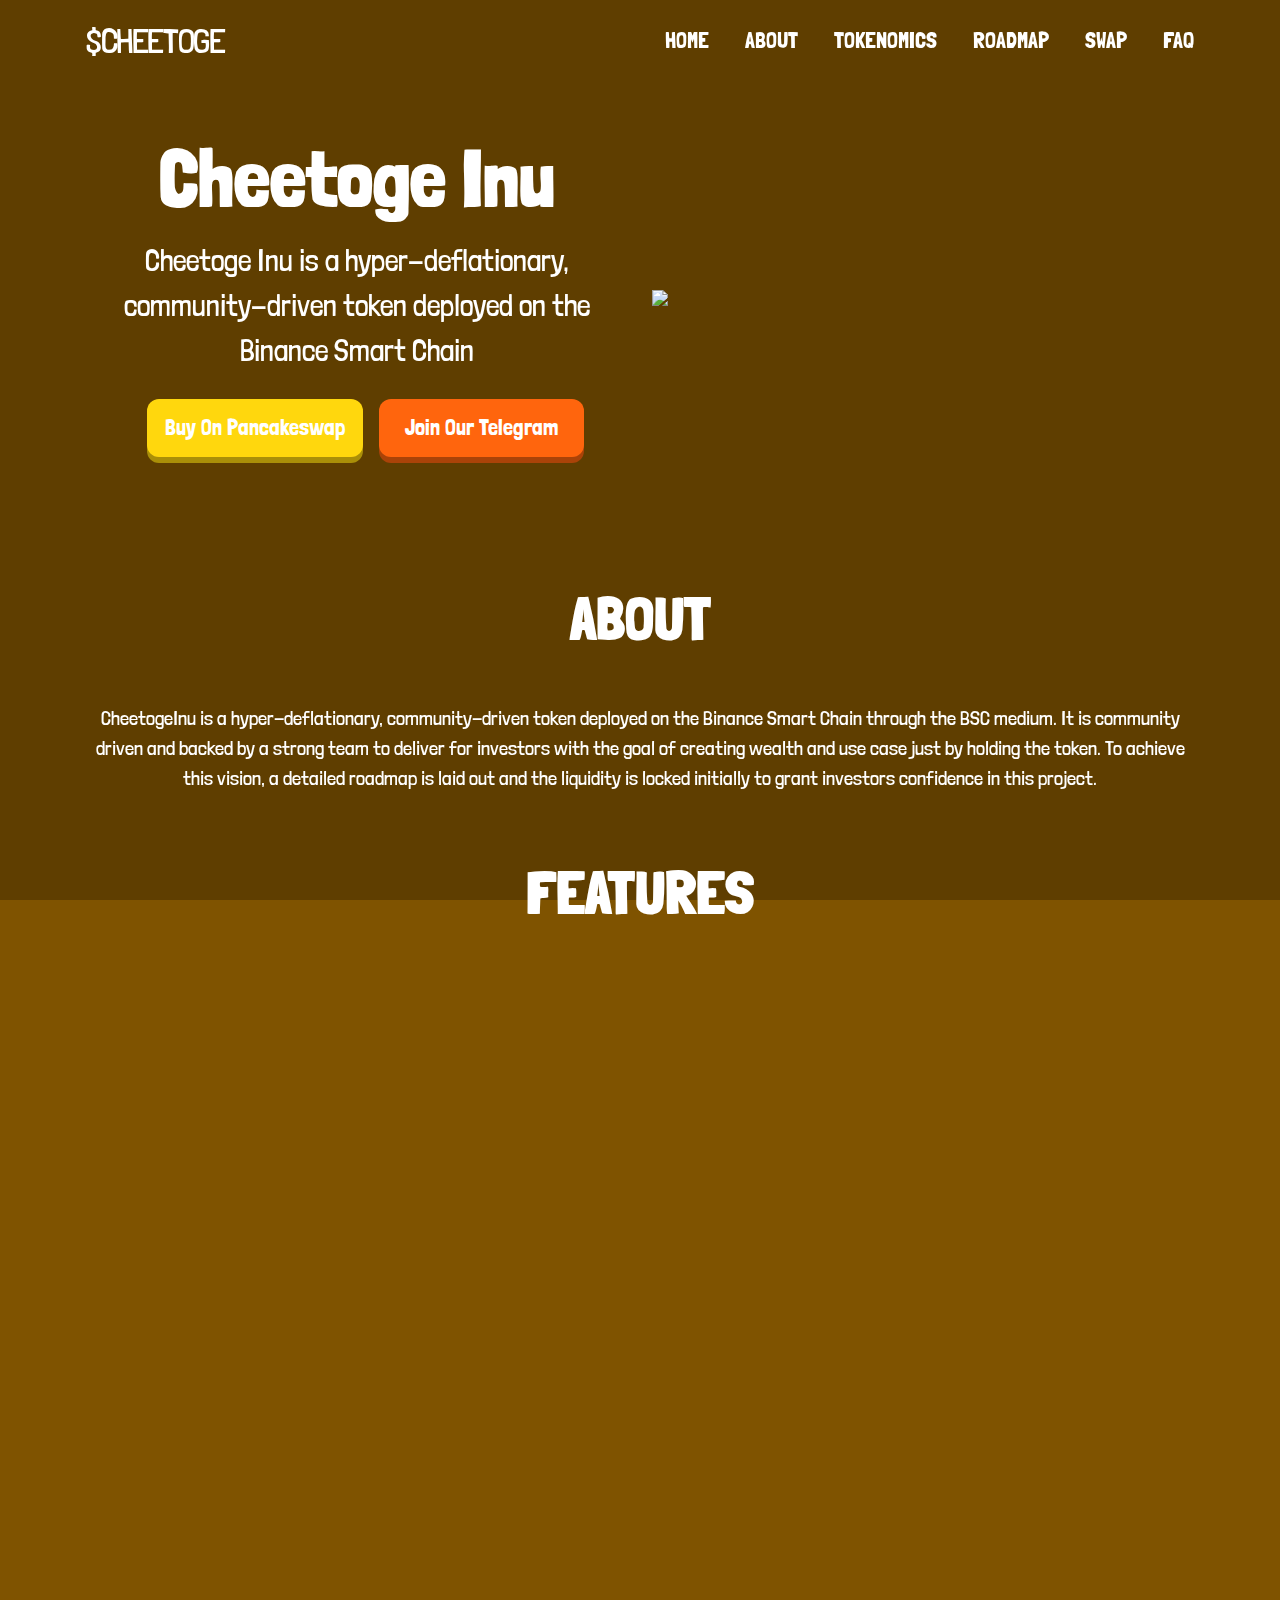
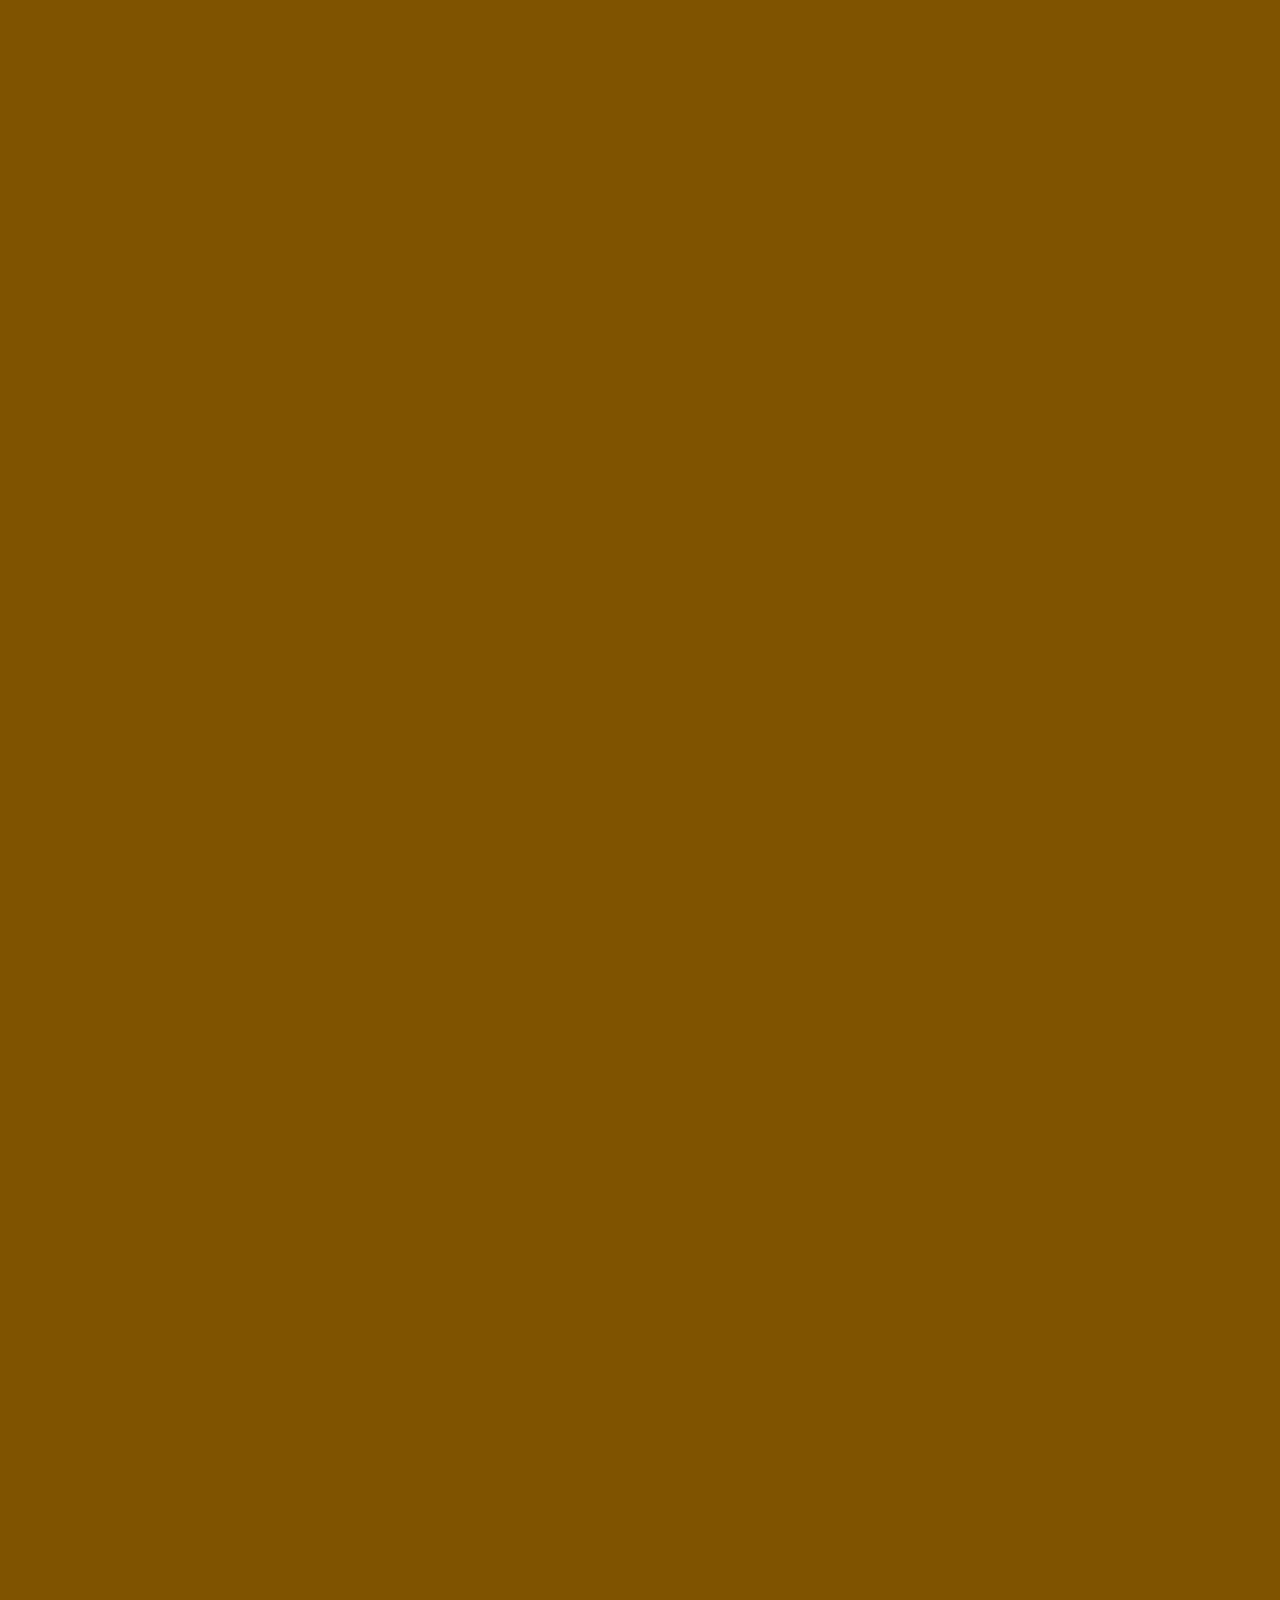
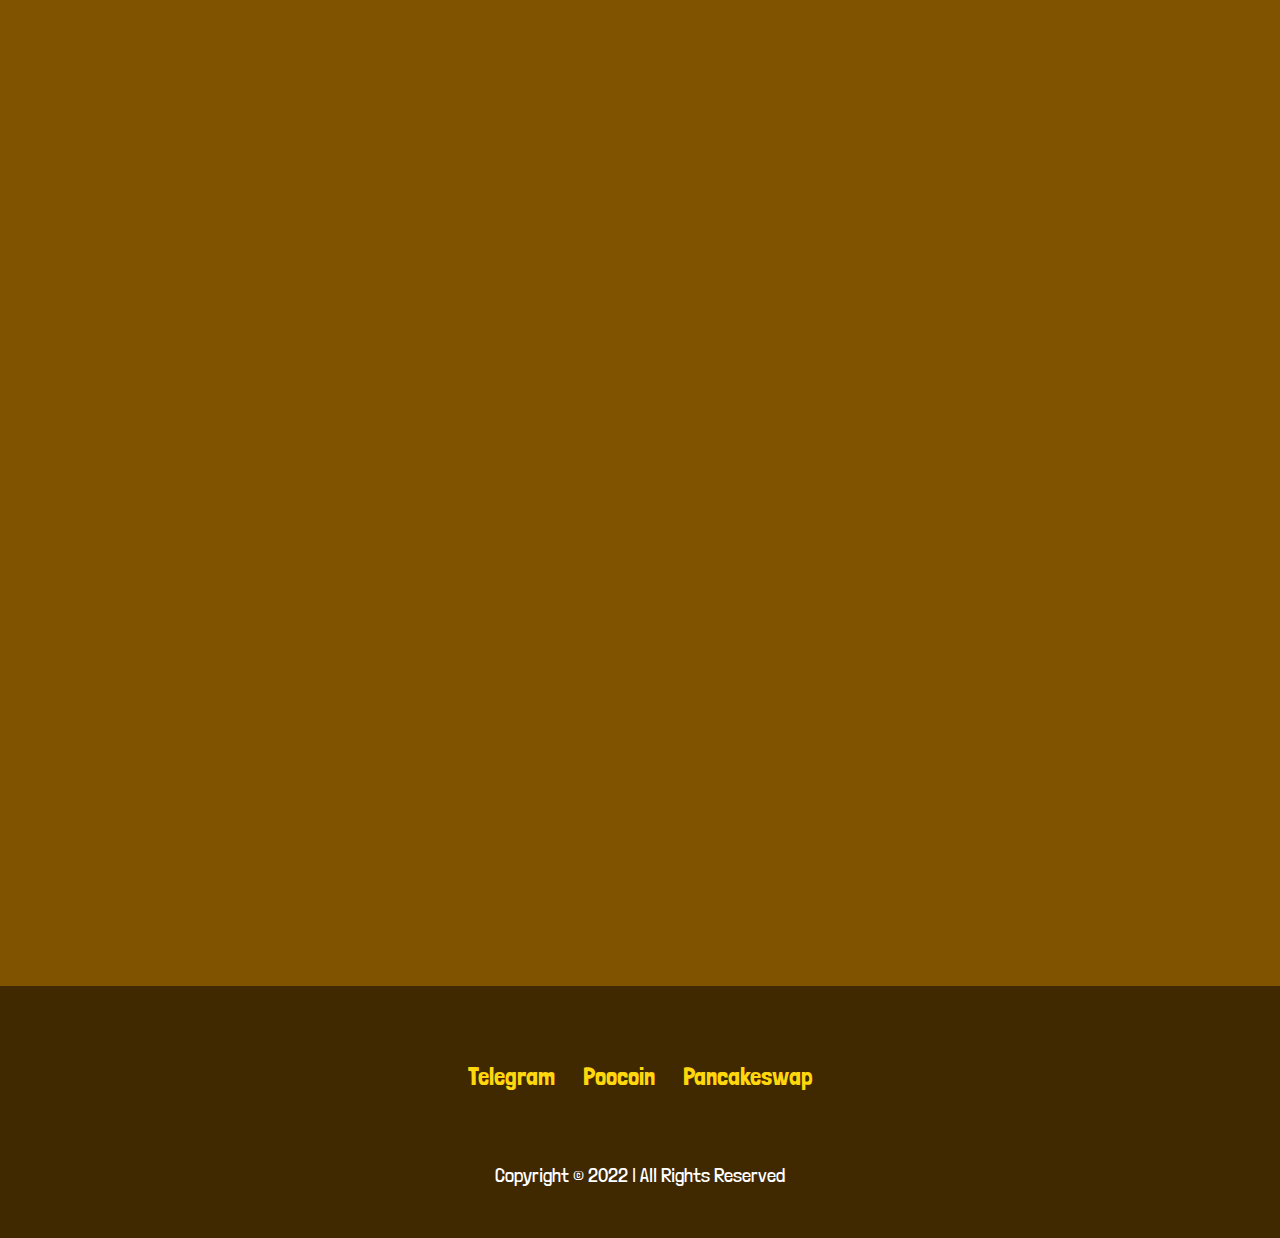
==== index2.html @ 76f27656 "Add files via upload" ====
<!DOCTYPE html>
<html lang="en" style="scroll-behavior: smooth;"><head>
<title>Home Page | Cheetoge Inu</title>
<meta charset="utf-8">
<meta name="viewport" content="width=device-width, initial-scale=1">
<meta name="description" content="CheetogeInu is a hyper-deflationary, community-driven token deployed on the Binance Smart Chain through the BSC medium. It is community driven and backed by a strong team to deliver for investors with the goal of creating wealth and use case just by holding the token. To achieve this vision, a detailed roadmap is laid out and the liquidity is locked initially to grant investors confidence in this project.">
<meta name="keywords" content="cheetogeinu,bitcoin,dogecoin,doge,defi,coinbase,coinmarketcap,coinmarket,bscscan,whitebit,coingecko,cryptocurrency,crypto,pancakeswap,dex,etherium,eth,btc">
<meta property="og:title" content="Cheetoge Inu">
<meta property="og:url" content="https://cheetogeinu.online">
<meta property="og:type" content="website">
<meta property="og:description" content="CheetogeInu is a hyper-deflationary, community-driven token deployed on the Binance Smart Chain through the BSC medium. It is community driven and backed by a strong team to deliver for investors with the goal of creating wealth and use case just by holding the token. To achieve this vision, a detailed roadmap is laid out and the liquidity is locked initially to grant investors confidence in this project.">
<meta property="og:image" content="">
<link rel="shortcut icon" type="image/png" href="/images/favicon.ico">
<meta property="og:image:type" content="image/png">
<meta property="og:image:width" content="840">
<meta property="og:image:height" content="840">
<meta name="twitter:card" content="summary_large_image">
<meta name="twitter:description" content="Cheetoge Inu is a hyper-deflationary, community-driven token deployed on the Binance Smart Chain through the BSC medium. It is community driven and backed by a strong team to deliver for investors with the goal of creating wealth and use case just by holding the token. To achieve this vision, a detailed roadmap is laid out and the liquidity is locked initially to grant investors confidence in this project.">
<meta name="twitter:title" content="Cheetoge Inu">
<meta name="twitter:site" content="@cheetogeinu">
<meta name="twitter:url" content="https://cheetogeinu.online">
<link rel="shortcut icon" href="/images/favicon.ico" type="image/x-icon">
<link rel="icon" href="/images/favicon.ico" type="image/x-icon">
<link href="css/uicons-regular-rounded.css" rel="stylesheet">
<link href="css/bootstrap.min.css" rel="stylesheet" integrity="sha384-EVSTQN3/azprG1Anm3QDgpJLIm9Nao0Yz1ztcQTwFspd3yD65VohhpuuCOmLASjC" crossorigin="anonymous">
    
    <link rel="preconnect" href="https://fonts.googleapis.com">
<link rel="preconnect" href="https://fonts.gstatic.com" crossorigin="">
<link href="https://fonts.googleapis.com/css2?family=Open+Sans:ital,wght@0,300;0,400;0,500;0,600;0,700;0,800;1,300;1,400;1,500;1,600;1,700;1,800&amp;display=swap" rel="stylesheet">

<link rel="preconnect" href="https://fonts.googleapis.com">
<link rel="preconnect" href="https://fonts.gstatic.com" crossorigin="">
<link href="https://fonts.googleapis.com/css2?family=Londrina+Solid:wght@100;300;400;900&amp;display=swap" rel="stylesheet">
    <link rel="stylesheet" href="https://unpkg.com/aos@next/dist/aos.css">
<script src="https://ajax.googleapis.com/ajax/libs/jquery/3.5.1/jquery.min.js"></script><script>
		 $(document).ready(function(){

  $(".nav-link").click(function(){
    $("#navToggler").addClass("collapsed");
	 $("#navToggler").attr("aria-expanded",false);
	 $("#navbarTogglerDemo02").removeClass("show");
  });
		 });
</script>
<style type="text/css">

body{
background:#7F5300;
color:#FFFFFF;
font-family: 'Londrina Solid', sans-serif;
font-size:20px;
font-weight: 300;
font-style: normal;
text-rendering: optimizeLegibility !important;
-webkit-font-smoothing: antialiased !important;
text-rendering: optimizeLegibility !important;
-webkit-font-smoothing: antialiased !important;
-moz-osx-font-smoothing: grayscale !important;
}
	
*:focus{
box-shadow:none !important;
outline: 0 !important;
}
    
.container{
max-width:1140px;
padding-left: 16px;
padding-right: 16px;
}
  

/* HEADER */

.navbar-brand{
font-size:1.75em;
font-weight:700;
color:#000000 !important;
letter-spacing:-0.04em;
}

.navbar{
padding:12px 0;
}
	
.nav-link{
color:#FFDE59 !important;
font-size:20px;
letter-spacing:0em;
    font-weight:500;
}

/* ---------------- */

/* HERO CONTAINER */

	/*
.hero-container{
    height: calc(100vh - 76px);
    min-height: calc(1000px - 76px);
}
*/

	
.hero-container .hero-title{
font-weight:700;
font-size:3em;;
letter-spacing:0px;
    position:relative;
color:#FFFFFF;
}

    
    
.hero-container .hero-description{
font-size:1.25em;
text-align: center !important;
}
    
    .hero-container .hero-img{
}
    
    .hero-container .hero-img-wrapper{
position:relative;
}
    
  .hero-image {
        animation-duration: 3s;
        animation-iteration-count: infinite;
        animation-name: bounce-2;
        animation-timing-function: ease-in-out;
       /*animation-direction: alternate;*/
    }
    
    .hero-image-run {
        animation-duration: 3s;
        animation-iteration-count: infinite;
        animation-name: bounce-3;
        animation-timing-function: linear;
    }
    
    
    @keyframes bounce-2 {
        0%   { transform: translateX(50px) scaleX(1) ;}
        
        45%   { transform: scaleX(1);}
        50%  { transform: translateX(-50px) scaleX(-1); }
        
        95%  { transform: scaleX(-1); }
        100% { transform: translateX(50px) scaleX(1);}
    }   
    
     @keyframes bounce-3 {
        0%   { transform: translateY(0px);}
        10%   { transform: translateY(-10px);}
        20%   { transform: translateY(0px);}
        30%   { transform: translateY(-10px);}
        40%   { transform: translateY(0px);}
        50%  { transform:  translateY(-10px); }
        60%   { transform: translateY(0px);}
       70%   { transform: translateY(-10px);}
        80%   { transform: translateY(0px);}
        90%   { transform: translateY(-10px);}
        100% { transform: translateY(0px);}
    } 


.hero-container .buy-button{
color: #FFFFFF;
background-color: #CC1DDE;
border-color: #CC1DDE;
position: relative;
z-index: 1;
overflow: hidden;
border-radius:1em;
padding:16px 20px;
font-weight:600;
letter-spacing:0px;
font-size:1em;
}

.hero-container .buy-button:hover, .hero-container .buy-button:focus{
/*background-color: rgba(113, 223, 230, 0.75) !important;*/
}

.hero-container .telegram-button{
color: #FFFFFF;
background-color: #4CE8D3;
border-color: #4CE8D3;
position: relative;
z-index: 1;
overflow: hidden;
border-radius:1em;
padding:16px 20px;
font-weight:600;
letter-spacing:0px;
font-size:1em;
}

.hero-container .telegram-button:hover, .hero-container .telegram-button:focus{
/* background-color: #71DFE6 !important; */
}

    
    
/* ---------------- */

/* SECTION CLASS */

.section{
    background:transparent !important;
}

.section-container{
}

.section-title{
font-size:3em;
font-weight:700;
/*text-shadow: 10px #2C174F;*/
    /*letter-spacing:0.025em;*/
}

/* ---------------- */

/* ABOUT SECTION */

.about-section{
background:#FFA300;
}

.about-container{
color:#FFFFFF;
padding-bottom:0 !important;
}

.about-container .about-title{
   color:#FFFFFF;
    
}

.about-container .about-description{
}

/* ---------------- */

/* FEATURES SECTION */

.features-section{
background:#FFA300;
}

.features-container{
color:#FFFFFF;
padding-top:0 !important;
}

.features-container .tokenomics-title{
}

.features-container .tokenomics-description{
}

.features-container .tax-card{
 border:2px solid #FFFFFF;
border-radius:1em;
max-width:480px;
background:transparent;
}

.features-container .tax-title{
color: transparent;
font-weight: 600;
line-height: 0.85;
-webkit-text-stroke-width: 1px;
-webkit-text-stroke-color: #C012D1;
font-size:5em;
font-weight:700;
}
    
.features-container .tax-title-2{
color: #FFFFFF;
font-size: 1.5em;
font-weight: 700;
letter-spacing: 0;
line-height: 1;
}
    
.features-container .tax-description{
font-size:1em;
font-weight:400;
    color: #FFFFFF;
}

/* ---------------- */

/* TOKENOMICS SECTION */

.tokenomics-section{
    background:#BF7900;
}

.tokenomics-container{
color:#FFFFFF;
}

.tokenomics-container h3{
font-size:2.5em;
font-weight: 700;
  color:#FFFFFF;
font-family:'Poppins', sans-serif;
}

.tokenomics-container .tokenomics-title{
}

.tokenomics-container .tokenomics-description{
}

.tokenomics-container .tax-card{
 border:2px solid #FFFFFF;
border-radius:1em;
max-width:480px;
background:transparent;
}

.tokenomics-container .tax-title{
color: #FFFFFF;
font-weight: 600;
line-height: 0.85;
-webkit-text-stroke-width: 0px;
-webkit-text-stroke-color: #F2BC1C;
font-size:5em;
font-weight:700;
}
    
.tokenomics-container .tax-title-2{
color: #FFFFFF;
font-size: 1.5em;
font-weight: 700;
letter-spacing: 0;
line-height: 1;
}
    
.tokenomics-container .tax-description{
font-size:1em;
font-weight:400;
    color:#FFFFFF;
}


.tokenomics-container .tokenomics-info-table td{
	padding:1em 1em;
	border:0px solid #ECF4FF;
	color: #FFFFFF !important;
background:transparent !important;
}

.tokenomics-container .tokenomics-info-table td span{
	color: #FFFFFF !important;
}

.tokenomics-container .table{
	overflow:hidden;
	border-radius:1em;
	border:0px solid #71DFE6 !important;
	background:transparent;
	font-size:1em;
        color: #FFFFFF !important;
max-width:730px;
}

.tokenomics-container tbody{
}

.tokenomics-container .table-striped>tbody>tr:nth-of-type(odd) {
	--bs-table-accent-bg: transparent !important;
}


/* ---------------- */

/* ROADMAP SECTION */ 

.roadmap-section{
background:#FFA300;
}
	
.roadmap-container{
color:#FFFFFF;
}

.roadmap-container ul > li{
margin-bottom:4px;
margin-top:4px;
}

.roadmap-container .roadmap-title{
    color:#FFFFFF;
}

.roadmap-container h4{
color:#FFFFFF;
}

/* ---------------- */

/* SWAP SECTION */

.swap-section{
    background:#BF7900;
}

.swap-container{
color:#FFFFFF;
}


/* ---------------- */

    
    /* ROADMAP SECTION */ 

.faq-section{
background:#FFA300;
}
	
.faq-container{
color:#FFFFFF;
}

.faq-container .accordion-item {
    background-color: #805100;
    border: 1px solid rgba(0,0,0,.125);
}   


.faq-container .accordion-header{
    font-size:20px;
   
}



.faq-container .accordion-button{
    color: #FFFFFF !important;
    background-color: #805100 !important;
    box-shadow: inset 0 -1px 0 rgb(0 0 0 / 13%) important;
font-size:1em;
   
}

.faq-container .accordion-item{
    margin-bottom:8px;
}

.faq-container .accordion-button:not(.collapsed)::after {
    background-image: url("data:image/svg+xml,%3csvg xmlns='http://www.w3.org/2000/svg' viewBox='0 0 16 16' fill='%23FFFFFF'%3e%3cpath fill-rule='evenodd' d='M1.646 4.646a.5.5 0 0 1 .708 0L8 10.293l5.646-5.647a.5.5 0 0 1 .708.708l-6 6a.5.5 0 0 1-.708 0l-6-6a.5.5 0 0 1 0-.708z'/%3e%3c/svg%3e");
}

    
.faq-container .accordion-button::after {
    background-image: url("data:image/svg+xml,%3csvg xmlns='http://www.w3.org/2000/svg' viewBox='0 0 16 16' fill='%23FFFFFF'%3e%3cpath fill-rule='evenodd' d='M1.646 4.646a.5.5 0 0 1 .708 0L8 10.293l5.646-5.647a.5.5 0 0 1 .708.708l-6 6a.5.5 0 0 1-.708 0l-6-6a.5.5 0 0 1 0-.708z'/%3e%3c/svg%3e");
}

.faq-container .accordion-body{
color:#FFFFFF;
}
/* ---------------- */

/* FOOTER SECTION */

.footer-section{
    background:#402800;
}

.footer-container{
color:#FFFFFF;
}

.footer-container ul > li{
display: inline-block;
zoom:1;
margin-left:12px;
margin-right:12px;
margin-bottom:24px;
}

.footer-container a{
color:#FFD70D;
font-size:1.25em;
font-weight:500;
}

/* ---------------- */
	
@media (min-width: 576px){
}

@media (min-width: 768px){
}

@media (min-width: 992px){

.col-hero-image{
overflow:visible !important;
}
	/*
	.hero-container{
    height: calc(100vh - 76px);
		min-height: calc(720px - 76px);
}
*/
	
.hero-container .hero-description{
font-size:1.5em;
}

.hero-container .hero-title{
font-weight:700;
font-size:4em;
letter-spacing:0px;
}
    
.navbar-expand-lg .navbar-nav .nav-link {
padding-right: 1.125rem;
padding-left: 1.125rem;	
}

.navbar-expand-lg .navbar-nav .nav-item:last-child > .nav-link{
padding-right: 0rem !important;
}
}

@media (min-width: 1200px){
}

@media (min-width: 1400px){
}
	
	
.navbar-collapse{
padding-top:76px !important;
z-index:2 !important;
background:#402800 !important;
position:fixed !important;
top:0 !important;
left:0 !important;
width:100vw !important;
height:100vh !important;
text-align:center !important;
transition:none;
}
    
.navbar-toggler {
border:0;
z-index:3;
padding:0;
position:fixed !important;
top:19px;
right:16px;
}

.navbar .collapsed{
position:static !important;
}

.nav-link{
padding:12px;
color:#FFFFFF !important;
    text-transform:capitalize;
    font-size:1.125em;
    font-weight:400;
}


.navbar-toggler-icon{
background-image:url("data:image/svg+xml;charset=utf-8,%3Csvg xmlns='http://www.w3.org/2000/svg' x='0px' y='0px'%0Awidth='480' height='480'%0AviewBox='0 0 24 24'%0Astyle=' fill:%23FFFFFF;'%3E%3Cpath d='M 4.7070312 3.2929688 L 3.2929688 4.7070312 L 10.585938 12 L 3.2929688 19.292969 L 4.7070312 20.707031 L 12 13.414062 L 19.292969 20.707031 L 20.707031 19.292969 L 13.414062 12 L 20.707031 4.7070312 L 19.292969 3.2929688 L 12 10.585938 L 4.7070312 3.2929688 z'%3E%3C/path%3E%3C/svg%3E") !important;
height:35px;
width:35px;
}
    
.collapsed .navbar-toggler-icon{
background-image:url("data:image/svg+xml;charset=utf-8,%3Csvg xmlns='http://www.w3.org/2000/svg' x='0px' y='0px'%0Awidth='480' height='480'%0AviewBox='0 0 24 24'%0Astyle=' fill:%23FFFFFF;'%3E%3Cpath d='M 2 5 L 2 7 L 22 7 L 22 5 L 2 5 z M 2 11 L 2 13 L 22 13 L 22 11 L 2 11 z M 2 17 L 2 19 L 22 19 L 22 17 L 2 17 z'%3E%3C/path%3E%3C/svg%3E") !important;
    height:35px;
    width:35px;
}

@media (min-width: 992px) {

.navbar-collapse{
padding-top:0 !important;
z-index:2 !important;
background:transparent !important;
position:static !important;
top:0 !important;
left:0 !important;
width:auto !important;
height:auto !important;
text-align:center !important;
}

    .nav-link{
color:#FFFFFF !important;
}
    
     .nav-link:hover{
color:#FFD70D !important;   
	}
	
.navbar-toggler {
border:0;
z-index:3;
}

}
    
    

/* 3D MAGIC BUTTON */

.pushable {
    background: #A8854E;
    border-radius: 12px;
    border: none;
    padding: 0;
    cursor: pointer;
    outline-offset: 4px;
  }
  .front {
    display: block;
    padding: 12px 18px;
    border-radius: 12px;
    font-size: 1.125em;
    background: #FCC875;
    font-weight:500;
    color: white;
    transform: translateY(-6px);
  }

  .pushable:active .front {
    transform: translateY(-2px);
  }

.buy-pushable-button{
background: #AA8F08;
}

.buy-pushable-button .front{
background: #FFD70D;
}

.telegram-pushable-button{
background: #AA4308;
}

.telegram-pushable-button .front{
background: #FF650D;
}
    
     /* LIVE BACKGROUND */
    
    .background-video-container {
        /*margin-top:-75px;*/
    position: fixed;
    z-index: -2;
    height: 100%;
    width: 100%;
    top: 0;
    left: 0;
}
    
    .dark-background-overlay {
       /* margin-top:-75px;*/
    position: fixed;
    z-index: -1;
    height: 100%;
    width: 100%;
    background: rgba(0,0,0,0.25);
    top: 0;
    left: 0;
}
    
    .background-video {
    z-index: -2;
    height: 100%;
    width: 100%;
    object-fit: cover;
}
    
</style>
</head>
<body data-aos-easing="ease" data-aos-duration="1000" data-aos-delay="0">

<header>
<nav class="navbar navbar-expand-lg navbar-dark" id="#home">
<div class="container" data-aos="fade">
<a class="navbar-brand d-flex flex-row justify-content-center align-items-center" href="/">
    <img class="d-none img-fluid me-2" src="" style="max-height:34px;">
<h1 class="mb-0" style="font-size:1em;font-weight:300;color:#FFFFFF">$CHEETOGE</h1></a>
<button id="navToggler" class="navbar-toggler collapsed" type="button" data-bs-toggle="collapse" data-bs-target="#navbarTogglerDemo02" aria-controls="navbarTogglerDemo02" aria-expanded="false" aria-label="Toggle navigation"><span class="navbar-toggler-icon"></span></button>
<div class="navbar-collapse collapse" id="navbarTogglerDemo02" style="">
<ul class="navbar-nav ms-auto pt-2 pt-lg-0">
<li class="nav-item"><a class="nav-link" aria-current="page" href="#home">HOME</a></li>
<li class="nav-item"><a class="nav-link" href="#about">ABOUT</a></li>
<li class="nav-item"><a class="nav-link" href="#tokenomics">TOKENOMICS</a></li>
<li class="nav-item"><a class="nav-link" href="#roadmap">ROADMAP</a></li>
<li class="nav-item"><a class="nav-link" href="#swap">SWAP</a></li>
<li class="nav-item"><a class="nav-link" href="#faq">FAQ</a></li>


</ul>
</div>
</div>
</nav>
</header>

<main>
    

    
<section class="hero-section" style="position:relative;">
    <div id="backgroundvideocontainer" class="background-video-container">
<video class="background-video" autoplay="" muted="" loop="">
<source src="images/video-2.webm" type="video/webm">
</video>
</div>

<div id="darkbackgroundoverlay" class="dark-background-overlay"></div>  
<div class="hero-container container py-5 d-flex flex-column justify-content-center align-items-center">
<div class="row">

<div data-aos="fade-right" class="col-12 col-lg-6 d-flex flex-column justify-content-center align-items-center">

<h1 class="hero-title text-center"><span style="/*color:#8CC912;text-shadow: -1px 0 #FFFFFF, 0 1px #FFFFFF, 1px 0 #FFFFFF, 0 -1px #FFFFFF;*/">Cheetoge</span> <span style="/* color:#015CFF;text-shadow: -1px 0 #FFFFFF, 0 1px #FFFFFF, 1px 0 #FFFFFF, 0 -1px #FFFFFF;*/">Inu</span></h1>

<p class="hero-description mt-1">Cheetoge Inu is a hyper-deflationary, community-driven token deployed on the Binance Smart Chain</p>
<div class="d-none d-flex flex-column flex-sm-row mt-3">
<a type="button" class="buy-button btn btn-primary m-2 " href="https://pancakeswap.finance/swap?outputCurrency=0x6927874e3b90ca69a0cc5d34b38bdbfc0a4aeaba" target="_blank" style="box-shadow: rgba(204, 29, 222, 0.25) 0px 6px 12px -2px, rgba(204, 29, 222, 0.3) 0px 3px 7px -3px !important;">Buy On Pancakeswap</a>
<a type="button" class="telegram-button btn btn-primary m-2" href="https://t.me/FartInu" target="_blank" style="box-shadow: rgba(76, 232, 211, 0.25) 0px 6px 12px -2px, rgba(76, 232, 211, 0.3) 0px 3px 7px -3px !important;">Join Our Telegram</a>
</div>

<div class="d-flex flex-column flex-sm-row mt-3">

<a href="https://pancakeswap.finance/swap?outputCurrency=0x57bfa80a1d992a1ac83da0ea081d9273c7705e5e" target="_blank"><button class="w-100 pushable buy-pushable-button" data-aos="fade">
  <span class="front">Buy On Pancakeswap</span>
</button></a><a href="http://t.me/CheetogeInu" target="_blank"><button class="w-100 pushable telegram-pushable-button ms-sm-3 mt-3 mt-sm-0" data-aos="fade">
  <span class="front">Join Our Telegram</span>
</button></a>
</div>
</div><div class="overflow-hidden col-hero-image  col-12 col-lg-6 d-flex flex-column justify-content-center align-items-center py-5" style="position:relative;">

<div class="hero-img-wrapper w-100" data-aos="fade-left"><img class="hero-img hero-image img-fluid w-100" src="images/logo-only.png" style="background:transparent !important;"></div>




</div>
</div>
</div>
</section>

<section id="about" class="section about-section">
<div class="section-container about-container container py-5">
<h2 class="section-title about-title mt-4 text-center" data-aos="fade" style="">ABOUT</h2>

<div class="row mt-5">
<div class="col-12 text-center">
<p class="section-description about-description" data-aos="fade">CheetogeInu is a hyper-deflationary, community-driven token deployed on the Binance Smart Chain through the BSC medium. It is community driven and backed by a strong team to deliver for investors with the goal of creating wealth and use case just by holding the token. To achieve this vision, a detailed roadmap is laid out and the liquidity is locked initially to grant investors confidence in this project.</p>
    
</div>
</div>
</div>
</section>
<section id="features" class="section features-section pt-5">
<div class="section-container features-container container py-5">
<h2 class="section-title tokenomics-title text-center" data-aos="fade" style="">FEATURES</h2><div class="row mt-5 mb-4">

<div class="col-12 col-lg-4 mb-4">
<div class="tax-card h-100 d-flex flex-column justify-content-center align-items-center px-4 py-5 mx-auto" data-aos="fade" style="border:0; background-color: rgb(255, 215, 13);
    background-image: linear-gradient(
-234deg
, rgba(255, 215, 13, 0.855) 0%, rgba(255, 215, 13, 0.796) 100%);
    /*box-shadow: 0 0 12px rgb(255 215 13 / 64%);*/">
<img class="img-fluid mb-4" src="images/community-driven.png" style="max-height:100px;">
<span class="tax-title-2 text-center mb-3">Community Driven</span><span class="tax-description text-center">Community focused and fair launched. The future of the project will depend on the community.</span>
</div>
</div>


<div class="col-12 col-lg-4 mb-4">
<div class="tax-card h-100 d-flex flex-column justify-content-center align-items-center px-4 py-5 mx-auto" data-aos="fade" style="border:0; background-color: rgb(255, 101, 13);
    background-image: linear-gradient(
-234deg
, rgba(255, 101, 13, 0.855) 0%, rgba(255, 101, 13, 0.796) 100%);
    /*box-shadow: 0 0 12px rgb(255 215 13 / 64%);*/">
<img class="img-fluid mb-4" src="images/lp-lock.png" style="max-height:100px;">
<span class="tax-title-2 text-center mb-2">Secured By Design</span><span class="tax-description text-center ">Initial Liquidity Provided will be locked. This ensures that the project will not be rug-pulled.</span>
</div>
</div><div class="col-12 col-lg-4 mb-4">
<div class="tax-card h-100 d-flex flex-column justify-content-center align-items-center px-4 py-5 mx-auto" data-aos="fade" style="border:0; background-color: rgb(167, 157, 168);
    background-image: linear-gradient(
-234deg
, rgba(255, 97, 106, 0.855) 0%, rgba(255, 97, 106, 0.796) 100%);
    /*box-shadow: 0 0 12px rgb(255 215 13 / 64%);*/">
<img class="p-1 img-fluid mb-4 " src="images/anti-whale.png" style="max-height:100px;">
<span class="tax-title-2 text-center mb-2">Safe and Whale-Proof</span><span class="tax-description text-center">Sells are restricted to less than 2% of the total supply to reduce swing-trading and break whales' control.</span>
</div>
</div>

    




</div>

</div>
</section>

<section id="tokenomics" class="section tokenomics-section">
<div class="section-container tokenomics-container container py-5">
<h2 class="mt-4 section-title tokenomics-title text-center" data-aos="fade" style="">TOKENOMICS</h2>
<div class="row">
<div class="col-12">
                       <table class="table table-striped tokenomics-info-table mt-5 mb-4 mx-auto" data-aos="fade">
					<tbody><tr>
						<td style="font-weight:500;">Token Name</td>
						<td style="font-weight:300;text-align: right;">Cheetoge Inu</td>
					</tr>
					<tr>
						<td style="font-weight:500;">Token Ticker</td>
						<td style="font-weight:300;white-space:nowrap;text-align: right;">$CHEETOGE</td>
					</tr><tr>
						<td style="font-weight:500;">Token Network</td>
						<td style="font-weight:300;white-space:nowrap;text-align: right;">Binance Smart Chain</td>
					</tr>

					<tr>
						<td style="font-weight:500;">Total Supply</td>
						<td style="font-weight:300;text-align: right;">1,000,000,000 $CHEETOGE</td>
					</tr>
					
				</tbody></table>
                    </div>
</div>
<div class="row mb-4">




<div class="col-12 col-lg-4 ms-auto mb-4">
<div class="tax-card h-100 d-flex flex-column justify-content-center align-items-center px-4 py-5 mx-auto" data-aos="fade" style="border:0; background-color: rgb(255, 215, 13);
    background-image: linear-gradient(
-234deg
, rgba(255, 215, 13, 0.855) 0%, rgba(255, 215, 13, 0.796) 100%);
    /*box-shadow: 0 0 12px rgb(255 215 13 / 64%);*/">
<span class="tax-title text-center mb-3">4%</span>
<span class="tax-title-2 text-center mb-3">Liquidity Pool</span><span class="tax-description text-center">4% of every transaction is transformed into liquidity. It's automatic and helps create a price floor.</span>
</div>
</div><div class="col-12 col-lg-4 me-auto mb-4">
<div class="tax-card h-100 d-flex flex-column justify-content-center align-items-center px-4 py-5 mx-auto" data-aos="fade" style="border:0; background-color: rgb(255, 101, 13);
    background-image: linear-gradient(
-234deg
, rgba(255, 101, 13, 0.855) 0%, rgba(255, 101, 13, 0.796) 100%);
    /*box-shadow: 0 0 12px rgb(255 215 13 / 64%);*/">
<span class="tax-title text-center mb-3">4%</span>
<span class="tax-title-2 text-center mb-3">Marketing</span><span class="tax-description text-center">4% of every transaction is taken and will be used for enhancements, operations, and marketing of the project.</span>
</div>
</div>



</div>

</div>
</section>

<section id="roadmap" class="section roadmap-section">
<div class="section-container roadmap-container container py-5">
<div class="text-center">
<h2 class="section-title roadmap-title mt-4" data-aos="fade" style="">ROADMAP</h2>
<div class="row mt-5 mb-4">
<div class="col-12 col-lg-4 text-center py-3">
<h4 data-aos="fade" class="aos-init">PHASE 1</h4>
<ul class="list-unstyled text-small text-center mt-3" data-aos="fade">
<li>Telegram and Twitter Launch<svg class="ms-2" xmlns="http://www.w3.org/2000/svg" width="16" height="16" viewBox="0 0 24 24"><path fill="#FFD70D" d="M12 2c5.514 0 10 4.486 10 10s-4.486 10-10 10-10-4.486-10-10 4.486-10 10-10zm0-2c-6.627 0-12 5.373-12 12s5.373 12 12 12 12-5.373 12-12-5.373-12-12-12zm6.25 8.891l-1.421-1.409-6.105 6.218-3.078-2.937-1.396 1.436 4.5 4.319 7.5-7.627z"></path></svg></li>
<li>Initial Marketing Campaign<svg class="ms-2" xmlns="http://www.w3.org/2000/svg" width="16" height="16" viewBox="0 0 24 24"><path fill="#FFD70D" d="M12 2c5.514 0 10 4.486 10 10s-4.486 10-10 10-10-4.486-10-10 4.486-10 10-10zm0-2c-6.627 0-12 5.373-12 12s5.373 12 12 12 12-5.373 12-12-5.373-12-12-12zm6.25 8.891l-1.421-1.409-6.105 6.218-3.078-2.937-1.396 1.436 4.5 4.319 7.5-7.627z"></path></svg></li>
<li>Pancakeswap Fair Launch<svg class="ms-2" xmlns="http://www.w3.org/2000/svg" width="16" height="16" viewBox="0 0 24 24"><path fill="#FFD70D" d="M12 2c5.514 0 10 4.486 10 10s-4.486 10-10 10-10-4.486-10-10 4.486-10 10-10zm0-2c-6.627 0-12 5.373-12 12s5.373 12 12 12 12-5.373 12-12-5.373-12-12-12zm6.25 8.891l-1.421-1.409-6.105 6.218-3.078-2.937-1.396 1.436 4.5 4.319 7.5-7.627z"></path></svg></li>
<li>LP Lock Extension<svg class="ms-2" xmlns="http://www.w3.org/2000/svg" width="16" height="16" viewBox="0 0 24 24"><path fill="#FFD70D" d="M12 2c5.514 0 10 4.486 10 10s-4.486 10-10 10-10-4.486-10-10 4.486-10 10-10zm0-2c-6.627 0-12 5.373-12 12s5.373 12 12 12 12-5.373 12-12-5.373-12-12-12zm6.25 8.891l-1.421-1.409-6.105 6.218-3.078-2.937-1.396 1.436 4.5 4.319 7.5-7.627z"></path></svg></li>
<li>Website V1 Launch<svg class="ms-2" xmlns="http://www.w3.org/2000/svg" width="16" height="16" viewBox="0 0 24 24"><path fill="#FFD70D" d="M12 2c5.514 0 10 4.486 10 10s-4.486 10-10 10-10-4.486-10-10 4.486-10 10-10zm0-2c-6.627 0-12 5.373-12 12s5.373 12 12 12 12-5.373 12-12-5.373-12-12-12zm6.25 8.891l-1.421-1.409-6.105 6.218-3.078-2.937-1.396 1.436 4.5 4.319 7.5-7.627z"></path></svg></li>
</ul>
</div>
<div class="col-12 col-lg-4 text-center py-3">
<h4 data-aos="fade" class="aos-init">PHASE 2</h4>
<ul class="list-unstyled text-small text-center mt-3" data-aos="fade">
<li>Community Shilling</li>
<li>Coin Listing Sites</li>
<li>Telegram and Twitter Calls</li>
<li>Coingecko Listing</li>
<li>Coinmarketcap Listing</li>
</ul>
</div>
<div class="col-12 col-lg-4 text-center py-3">
<h4 data-aos="fade" class="aos-init">PHASE 3</h4>
<ul class="list-unstyled text-small text-center mt-3" data-aos="fade">
<li>Merchandise Launch</li>
<li>Staking Platform Launch</li>
<li>Swap Platform Launch</li>
<li>Secret Utilities Along With</li>
<li>Massive Marketing Campaign</li>
</ul>
</div>
</div>

</div>











</div>
</section><section id="swap" class="section swap-section">
<div class="section-container swap-container container py-5">
<h2 class="mt-4 section-title swap-title text-center" data-aos="fade" style="">BUY $CHEETOGE</h2>

<div class="row mt-5 mb-4">

    <div class="col-12"><iframe class="d-block mx-auto" src="https://poocoin.app/embed-swap?outputCurrency=0x57bfa80a1d992a1ac83da0ea081d9273c7705e5e" height="480" style="border-radius:12px;max-width:400px;width:100%;" data-aos="fade"></iframe></div>


	
	


</div>
</div>
</section>

<section id="faq" class="section faq-section">
<div class="section-container faq-container container py-5">
<h2 class="mt-4 section-title faq-title text-center" data-aos="fade" style="">FAQ</h2>

<div class="row mb-4 mt-5">

<div class="col-12" data-aos="fade">
<div class="accordion" id="accordionPanelsStayOpenExample">
  <div class="accordion-item">
    <h2 class="accordion-header" id="panelsStayOpen-headingOne">
      <button class="accordion-button collapsed" type="button" data-bs-toggle="collapse" data-bs-target="#panelsStayOpen-collapseOne" aria-expanded="false" aria-controls="panelsStayOpen-collapseOne">What is Cheetoge Inu?</button>
    </h2>
    <div id="panelsStayOpen-collapseOne" class="accordion-collapse collapse" aria-labelledby="panelsStayOpen-headingOne" style="">
      <div class="accordion-body">Cheetoge Inu is a hyper-deflationary, community-driven token deployed on the Binance Smart Chain through the BSC medium. It is community driven and backed by a strong team to deliver for investors with the goal of creating wealth and use case just by holding the token. To achieve this vision, a detailed roadmap is laid out and the liquidity is locked initially to grant investors confidence in this project.
</div>
    </div>
  </div>
  <div class="accordion-item">
    <h2 class="accordion-header" id="panelsStayOpen-headingTwo">
      <button class="accordion-button collapsed" type="button" data-bs-toggle="collapse" data-bs-target="#panelsStayOpen-collapseTwo" aria-expanded="false" aria-controls="panelsStayOpen-collapseTwo">When was Cheetoge Inu fairlaunched?</button>
    </h2>
    <div id="panelsStayOpen-collapseTwo" class="accordion-collapse collapse" aria-labelledby="panelsStayOpen-headingTwo" style="">
      <div class="accordion-body">
To be announced.</div>
    </div>
  </div>
  

<div class="accordion-item">
    <h2 class="accordion-header" id="panelsStayOpen-headingThree">
      <button class="accordion-button collapsed" type="button" data-bs-toggle="collapse" data-bs-target="#panelsStayOpen-collapseThree" aria-expanded="false" aria-controls="panelsStayOpen-collapseThree">How long is the liquidity locked?</button>
    </h2>
    <div id="panelsStayOpen-collapseThree" class="accordion-collapse collapse" aria-labelledby="panelsStayOpen-headingThree" style="">
      <div class="accordion-body">
To be announced.</div>
    </div>
  </div><div class="accordion-item">
    <h2 class="accordion-header" id="panelsStayOpen-headingFour">
      <button class="accordion-button collapsed" type="button" data-bs-toggle="collapse" data-bs-target="#panelsStayOpen-collapseFour" aria-expanded="false" aria-controls="panelsStayOpen-collapseFour">What are the transaction fees?</button>
    </h2>
    <div id="panelsStayOpen-collapseFour" class="accordion-collapse collapse" aria-labelledby="panelsStayOpen-headingFour" style="">
      <div class="accordion-body">
To be announced.
      </div>
    </div>
  </div>
</div>
</div>


	
	


</div>
</div>
</section>







</main>

<footer class="footer-section">
<div class="footer-container container py-5">
<div class="row mt-4">
<div class="col-12 d-flex flex-column justify-content-center align-items-center">
<ul class="list-unstyled text-small text-center">
<li class="d-none"><a class="text-decoration-none" href="#" target="_blank" rel="nofollow">CRO Telegram</a></li>
<li class="d-none"><a class="text-decoration-none" href="#" target="_blank" rel="nofollow">DEXScreener</a></li>
<li class="d-none"><a class="text-decoration-none" href="#" target="_blank" rel="nofollow">MM.Finance</a></li>
<li><a class="text-decoration-none" href="http://t.me/CheetogeInu" target="_blank" rel="nofollow">Telegram</a></li>
<li class="d-none"><a class="text-decoration-none" href="#" target="_blank" rel="nofollow">Discord</a></li>
<li class="d-none"><a class="text-decoration-none" href="#" target="_blank" rel="nofollow">Reddit</a></li>
<li class="d-none"><a class="text-decoration-none" href="#" target="_blank" rel="nofollow">Instagram</a></li>
<li class="d-none"><a class="text-decoration-none" href="#" target="_blank" rel="nofollow">Facebook</a></li>
<li class="d-none"><a class="text-decoration-none" href="#" target="_blank" rel="nofollow">Twitter</a></li>
<li><a class="text-decoration-none" href="https://poocoin.app/tokens/0x57bfa80a1d992a1ac83da0ea081d9273c7705e5e" target="_blank" rel="nofollow">Poocoin</a></li>
<li><a class="text-decoration-none" href="https://pancakeswap.finance/swap?outputCurrency=0x57bfa80a1d992a1ac83da0ea081d9273c7705e5e" target="_blank" rel="nofollow">Pancakeswap</a></li>
</ul>
</div>
</div>
<div class="row mt-4">
<div class="col"><p class="text-center m-0">Copyright © 2022 | All Rights Reserved</p></div>
</div>
</div>
</footer>

<script src="js/bootstrap.bundle.min.js" integrity="sha384-MrcW6ZMFYlzcLA8Nl+NtUVF0sA7MsXsP1UyJoMp4YLEuNSfAP+JcXn/tWtIaxVXM" crossorigin="anonymous"></script>
<script src="https://unpkg.com/aos@next/dist/aos.js"></script>
<script>
		AOS.init();

// You can also pass an optional settings object
// below listed default settings
AOS.init({
  // Global settings:
  disable: false, // accepts following values: 'phone', 'tablet', 'mobile', boolean, expression or function
  startEvent: 'DOMContentLoaded', // name of the event dispatched on the document, that AOS should initialize on
  initClassName: 'aos-init', // class applied after initialization
  animatedClassName: 'aos-animate', // class applied on animation
  useClassNames: false, // if true, will add content of `data-aos` as classes on scroll
  disableMutationObserver: false, // disables automatic mutations' detections (advanced)
  debounceDelay: 50, // the delay on debounce used while resizing window (advanced)
  throttleDelay: 99, // the delay on throttle used while scrolling the page (advanced)
  

  // Settings that can be overridden on per-element basis, by `data-aos-*` attributes:
  offset: 0, // offset (in px) from the original trigger point
  delay: 0, // values from 0 to 3000, with step 50ms
  duration: 1000, // values from 0 to 3000, with step 50ms
  easing: 'ease', // default easing for AOS animations
  once: false, // whether animation should happen only once - while scrolling down
  mirror: false, // whether elements should animate out while scrolling past them
  anchorPlacement: 'top-bottom', // defines which position of the element regarding to window should trigger the animation

});
</script>









</body></html>
---- css/uicons-regular-rounded.css ----
@font-face {
font-family: "uicons-regular-rounded";
src: url("../webfonts/uicons-regular-rounded.eot#iefix") format("embedded-opentype"),
url("../webfonts/uicons-regular-rounded.woff2") format("woff2"),
url("../webfonts/uicons-regular-rounded.woff") format("woff");
}

    i[class^="fi-rr-"]:before, i[class*=" fi-rr-"]:before, span[class^="fi-rr-"]:before, span[class*="fi-rr-"]:before {
font-family: uicons-regular-rounded !important;
font-style: normal;
font-weight: normal !important;
font-variant: normal;
text-transform: none;
line-height: 1;
-webkit-font-smoothing: antialiased;
-moz-osx-font-smoothing: grayscale;
}

        .fi-rr-add:before {
    content: "\f101";
    }
        .fi-rr-alarm-clock:before {
    content: "\f102";
    }
        .fi-rr-align-center:before {
    content: "\f103";
    }
        .fi-rr-align-justify:before {
    content: "\f104";
    }
        .fi-rr-align-left:before {
    content: "\f105";
    }
        .fi-rr-align-right:before {
    content: "\f106";
    }
        .fi-rr-ambulance:before {
    content: "\f107";
    }
        .fi-rr-angle-double-left:before {
    content: "\f108";
    }
        .fi-rr-angle-double-right:before {
    content: "\f109";
    }
        .fi-rr-angle-double-small-left:before {
    content: "\f10a";
    }
        .fi-rr-angle-double-small-right:before {
    content: "\f10b";
    }
        .fi-rr-angle-down:before {
    content: "\f10c";
    }
        .fi-rr-angle-left:before {
    content: "\f10d";
    }
        .fi-rr-angle-right:before {
    content: "\f10e";
    }
        .fi-rr-angle-small-down:before {
    content: "\f10f";
    }
        .fi-rr-angle-small-left:before {
    content: "\f110";
    }
        .fi-rr-angle-small-right:before {
    content: "\f111";
    }
        .fi-rr-angle-small-up:before {
    content: "\f112";
    }
        .fi-rr-angle-up:before {
    content: "\f113";
    }
        .fi-rr-apps-add:before {
    content: "\f114";
    }
        .fi-rr-apps-delete:before {
    content: "\f115";
    }
        .fi-rr-apps-sort:before {
    content: "\f116";
    }
        .fi-rr-apps:before {
    content: "\f117";
    }
        .fi-rr-archive:before {
    content: "\f118";
    }
        .fi-rr-arrow-down:before {
    content: "\f119";
    }
        .fi-rr-arrow-left:before {
    content: "\f11a";
    }
        .fi-rr-arrow-right:before {
    content: "\f11b";
    }
        .fi-rr-arrow-small-down:before {
    content: "\f11c";
    }
        .fi-rr-arrow-small-left:before {
    content: "\f11d";
    }
        .fi-rr-arrow-small-right:before {
    content: "\f11e";
    }
        .fi-rr-arrow-small-up:before {
    content: "\f11f";
    }
        .fi-rr-arrow-up:before {
    content: "\f120";
    }
        .fi-rr-asterik:before {
    content: "\f121";
    }
        .fi-rr-backpack:before {
    content: "\f122";
    }
        .fi-rr-badge:before {
    content: "\f123";
    }
        .fi-rr-balloons:before {
    content: "\f124";
    }
        .fi-rr-ban:before {
    content: "\f125";
    }
        .fi-rr-band-aid:before {
    content: "\f126";
    }
        .fi-rr-bank:before {
    content: "\f127";
    }
        .fi-rr-barber-shop:before {
    content: "\f128";
    }
        .fi-rr-baseball:before {
    content: "\f129";
    }
        .fi-rr-basketball:before {
    content: "\f12a";
    }
        .fi-rr-bell-ring:before {
    content: "\f12b";
    }
        .fi-rr-bell-school:before {
    content: "\f12c";
    }
        .fi-rr-bell:before {
    content: "\f12d";
    }
        .fi-rr-billiard:before {
    content: "\f12e";
    }
        .fi-rr-bold:before {
    content: "\f12f";
    }
        .fi-rr-book-alt:before {
    content: "\f130";
    }
        .fi-rr-book:before {
    content: "\f131";
    }
        .fi-rr-bookmark:before {
    content: "\f132";
    }
        .fi-rr-bowling:before {
    content: "\f133";
    }
        .fi-rr-box-alt:before {
    content: "\f134";
    }
        .fi-rr-box:before {
    content: "\f135";
    }
        .fi-rr-briefcase:before {
    content: "\f136";
    }
        .fi-rr-broom:before {
    content: "\f137";
    }
        .fi-rr-browser:before {
    content: "\f138";
    }
        .fi-rr-brush:before {
    content: "\f139";
    }
        .fi-rr-bug:before {
    content: "\f13a";
    }
        .fi-rr-building:before {
    content: "\f13b";
    }
        .fi-rr-bulb:before {
    content: "\f13c";
    }
        .fi-rr-cake-birthday:before {
    content: "\f13d";
    }
        .fi-rr-cake-wedding:before {
    content: "\f13e";
    }
        .fi-rr-calculator:before {
    content: "\f13f";
    }
        .fi-rr-calendar:before {
    content: "\f140";
    }
        .fi-rr-camera:before {
    content: "\f141";
    }
        .fi-rr-caret-down:before {
    content: "\f142";
    }
        .fi-rr-caret-left:before {
    content: "\f143";
    }
        .fi-rr-caret-right:before {
    content: "\f144";
    }
        .fi-rr-caret-up:before {
    content: "\f145";
    }
        .fi-rr-check:before {
    content: "\f146";
    }
        .fi-rr-checkbox:before {
    content: "\f147";
    }
        .fi-rr-chess-piece:before {
    content: "\f148";
    }
        .fi-rr-circle-small:before {
    content: "\f149";
    }
        .fi-rr-circle:before {
    content: "\f14a";
    }
        .fi-rr-clip:before {
    content: "\f14b";
    }
        .fi-rr-clock:before {
    content: "\f14c";
    }
        .fi-rr-cloud-check:before {
    content: "\f14d";
    }
        .fi-rr-cloud-disabled:before {
    content: "\f14e";
    }
        .fi-rr-cloud-download:before {
    content: "\f14f";
    }
        .fi-rr-cloud-share:before {
    content: "\f150";
    }
        .fi-rr-cloud-upload:before {
    content: "\f151";
    }
        .fi-rr-cloud:before {
    content: "\f152";
    }
        .fi-rr-comment-alt:before {
    content: "\f153";
    }
        .fi-rr-comment:before {
    content: "\f154";
    }
        .fi-rr-compress-alt:before {
    content: "\f155";
    }
        .fi-rr-compress:before {
    content: "\f156";
    }
        .fi-rr-computer:before {
    content: "\f157";
    }
        .fi-rr-confetti:before {
    content: "\f158";
    }
        .fi-rr-cookie:before {
    content: "\f159";
    }
        .fi-rr-copy-alt:before {
    content: "\f15a";
    }
        .fi-rr-copy:before {
    content: "\f15b";
    }
        .fi-rr-copyright:before {
    content: "\f15c";
    }
        .fi-rr-cream:before {
    content: "\f15d";
    }
        .fi-rr-credit-card:before {
    content: "\f15e";
    }
        .fi-rr-cross-circle:before {
    content: "\f15f";
    }
        .fi-rr-cross-small:before {
    content: "\f160";
    }
        .fi-rr-cross:before {
    content: "\f161";
    }
        .fi-rr-crown:before {
    content: "\f162";
    }
        .fi-rr-cursor-finger:before {
    content: "\f163";
    }
        .fi-rr-cursor-plus:before {
    content: "\f164";
    }
        .fi-rr-cursor-text-alt:before {
    content: "\f165";
    }
        .fi-rr-cursor-text:before {
    content: "\f166";
    }
        .fi-rr-cursor:before {
    content: "\f167";
    }
        .fi-rr-dart:before {
    content: "\f168";
    }
        .fi-rr-dashboard:before {
    content: "\f169";
    }
        .fi-rr-data-transfer:before {
    content: "\f16a";
    }
        .fi-rr-database:before {
    content: "\f16b";
    }
        .fi-rr-delete:before {
    content: "\f16c";
    }
        .fi-rr-diamond:before {
    content: "\f16d";
    }
        .fi-rr-dice:before {
    content: "\f16e";
    }
        .fi-rr-diploma:before {
    content: "\f16f";
    }
        .fi-rr-disco-ball:before {
    content: "\f170";
    }
        .fi-rr-disk:before {
    content: "\f171";
    }
        .fi-rr-doctor:before {
    content: "\f172";
    }
        .fi-rr-document-signed:before {
    content: "\f173";
    }
        .fi-rr-document:before {
    content: "\f174";
    }
        .fi-rr-dollar:before {
    content: "\f175";
    }
        .fi-rr-download:before {
    content: "\f176";
    }
        .fi-rr-duplicate:before {
    content: "\f177";
    }
        .fi-rr-e-learning:before {
    content: "\f178";
    }
        .fi-rr-earnings:before {
    content: "\f179";
    }
        .fi-rr-edit-alt:before {
    content: "\f17a";
    }
        .fi-rr-edit:before {
    content: "\f17b";
    }
        .fi-rr-envelope:before {
    content: "\f17c";
    }
        .fi-rr-euro:before {
    content: "\f17d";
    }
        .fi-rr-exclamation:before {
    content: "\f17e";
    }
        .fi-rr-expand:before {
    content: "\f17f";
    }
        .fi-rr-eye-crossed:before {
    content: "\f180";
    }
        .fi-rr-eye-dropper:before {
    content: "\f181";
    }
        .fi-rr-eye:before {
    content: "\f182";
    }
        .fi-rr-feather:before {
    content: "\f183";
    }
        .fi-rr-ferris-wheel:before {
    content: "\f184";
    }
        .fi-rr-file-add:before {
    content: "\f185";
    }
        .fi-rr-file-ai:before {
    content: "\f186";
    }
        .fi-rr-file-check:before {
    content: "\f187";
    }
        .fi-rr-file-delete:before {
    content: "\f188";
    }
        .fi-rr-file-eps:before {
    content: "\f189";
    }
        .fi-rr-file-gif:before {
    content: "\f18a";
    }
        .fi-rr-file-music:before {
    content: "\f18b";
    }
        .fi-rr-file-psd:before {
    content: "\f18c";
    }
        .fi-rr-file:before {
    content: "\f18d";
    }
        .fi-rr-fill:before {
    content: "\f18e";
    }
        .fi-rr-film:before {
    content: "\f18f";
    }
        .fi-rr-filter:before {
    content: "\f190";
    }
        .fi-rr-fingerprint:before {
    content: "\f191";
    }
        .fi-rr-flag:before {
    content: "\f192";
    }
        .fi-rr-flame:before {
    content: "\f193";
    }
        .fi-rr-flip-horizontal:before {
    content: "\f194";
    }
        .fi-rr-flower-bouquet:before {
    content: "\f195";
    }
        .fi-rr-folder-add:before {
    content: "\f196";
    }
        .fi-rr-folder:before {
    content: "\f197";
    }
        .fi-rr-following:before {
    content: "\f198";
    }
        .fi-rr-football:before {
    content: "\f199";
    }
        .fi-rr-form:before {
    content: "\f19a";
    }
        .fi-rr-forward:before {
    content: "\f19b";
    }
        .fi-rr-ftp:before {
    content: "\f19c";
    }
        .fi-rr-gallery:before {
    content: "\f19d";
    }
        .fi-rr-gamepad:before {
    content: "\f19e";
    }
        .fi-rr-gem:before {
    content: "\f19f";
    }
        .fi-rr-gift:before {
    content: "\f1a0";
    }
        .fi-rr-glass-cheers:before {
    content: "\f1a1";
    }
        .fi-rr-glasses:before {
    content: "\f1a2";
    }
        .fi-rr-globe-alt:before {
    content: "\f1a3";
    }
        .fi-rr-globe:before {
    content: "\f1a4";
    }
        .fi-rr-golf:before {
    content: "\f1a5";
    }
        .fi-rr-graduation-cap:before {
    content: "\f1a6";
    }
        .fi-rr-graphic-tablet:before {
    content: "\f1a7";
    }
        .fi-rr-grid-alt:before {
    content: "\f1a8";
    }
        .fi-rr-grid:before {
    content: "\f1a9";
    }
        .fi-rr-guitar:before {
    content: "\f1aa";
    }
        .fi-rr-gym:before {
    content: "\f1ab";
    }
        .fi-rr-hat-birthday:before {
    content: "\f1ac";
    }
        .fi-rr-headphones:before {
    content: "\f1ad";
    }
        .fi-rr-headset:before {
    content: "\f1ae";
    }
        .fi-rr-heart:before {
    content: "\f1af";
    }
        .fi-rr-home:before {
    content: "\f1b0";
    }
        .fi-rr-hourglass-end:before {
    content: "\f1b1";
    }
        .fi-rr-hourglass:before {
    content: "\f1b2";
    }
        .fi-rr-ice-skate:before {
    content: "\f1b3";
    }
        .fi-rr-id-badge:before {
    content: "\f1b4";
    }
        .fi-rr-inbox:before {
    content: "\f1b5";
    }
        .fi-rr-incognito:before {
    content: "\f1b6";
    }
        .fi-rr-indent:before {
    content: "\f1b7";
    }
        .fi-rr-infinity:before {
    content: "\f1b8";
    }
        .fi-rr-info:before {
    content: "\f1b9";
    }
        .fi-rr-interactive:before {
    content: "\f1ba";
    }
        .fi-rr-interlining:before {
    content: "\f1bb";
    }
        .fi-rr-interrogation:before {
    content: "\f1bc";
    }
        .fi-rr-italic:before {
    content: "\f1bd";
    }
        .fi-rr-jpg:before {
    content: "\f1be";
    }
        .fi-rr-key:before {
    content: "\f1bf";
    }
        .fi-rr-keyboard:before {
    content: "\f1c0";
    }
        .fi-rr-kite:before {
    content: "\f1c1";
    }
        .fi-rr-label:before {
    content: "\f1c2";
    }
        .fi-rr-laptop:before {
    content: "\f1c3";
    }
        .fi-rr-lasso:before {
    content: "\f1c4";
    }
        .fi-rr-layers:before {
    content: "\f1c5";
    }
        .fi-rr-layout-fluid:before {
    content: "\f1c6";
    }
        .fi-rr-letter-case:before {
    content: "\f1c7";
    }
        .fi-rr-life-ring:before {
    content: "\f1c8";
    }
        .fi-rr-line-width:before {
    content: "\f1c9";
    }
        .fi-rr-link:before {
    content: "\f1ca";
    }
        .fi-rr-lipstick:before {
    content: "\f1cb";
    }
        .fi-rr-list-check:before {
    content: "\f1cc";
    }
        .fi-rr-list:before {
    content: "\f1cd";
    }
        .fi-rr-location-alt:before {
    content: "\f1ce";
    }
        .fi-rr-lock-alt:before {
    content: "\f1cf";
    }
        .fi-rr-lock:before {
    content: "\f1d0";
    }
        .fi-rr-magic-wand:before {
    content: "\f1d1";
    }
        .fi-rr-makeup-brush:before {
    content: "\f1d2";
    }
        .fi-rr-marker-time:before {
    content: "\f1d3";
    }
        .fi-rr-marker:before {
    content: "\f1d4";
    }
        .fi-rr-mask-carnival:before {
    content: "\f1d5";
    }
        .fi-rr-medicine:before {
    content: "\f1d6";
    }
        .fi-rr-megaphone:before {
    content: "\f1d7";
    }
        .fi-rr-menu-burger:before {
    content: "\f1d8";
    }
        .fi-rr-menu-dots-vertical:before {
    content: "\f1d9";
    }
        .fi-rr-menu-dots:before {
    content: "\f1da";
    }
        .fi-rr-microphone-alt:before {
    content: "\f1db";
    }
        .fi-rr-microphone:before {
    content: "\f1dc";
    }
        .fi-rr-minus-small:before {
    content: "\f1dd";
    }
        .fi-rr-minus:before {
    content: "\f1de";
    }
        .fi-rr-mobile:before {
    content: "\f1df";
    }
        .fi-rr-mode-landscape:before {
    content: "\f1e0";
    }
        .fi-rr-mode-portrait:before {
    content: "\f1e1";
    }
        .fi-rr-money:before {
    content: "\f1e2";
    }
        .fi-rr-mouse:before {
    content: "\f1e3";
    }
        .fi-rr-music-alt:before {
    content: "\f1e4";
    }
        .fi-rr-music:before {
    content: "\f1e5";
    }
        .fi-rr-network-cloud:before {
    content: "\f1e6";
    }
        .fi-rr-network:before {
    content: "\f1e7";
    }
        .fi-rr-notebook:before {
    content: "\f1e8";
    }
        .fi-rr-opacity:before {
    content: "\f1e9";
    }
        .fi-rr-package:before {
    content: "\f1ea";
    }
        .fi-rr-paint-brush:before {
    content: "\f1eb";
    }
        .fi-rr-palette:before {
    content: "\f1ec";
    }
        .fi-rr-paper-plane:before {
    content: "\f1ed";
    }
        .fi-rr-password:before {
    content: "\f1ee";
    }
        .fi-rr-pause:before {
    content: "\f1ef";
    }
        .fi-rr-pencil:before {
    content: "\f1f0";
    }
        .fi-rr-pharmacy:before {
    content: "\f1f1";
    }
        .fi-rr-physics:before {
    content: "\f1f2";
    }
        .fi-rr-picture:before {
    content: "\f1f3";
    }
        .fi-rr-ping-pong:before {
    content: "\f1f4";
    }
        .fi-rr-play-alt:before {
    content: "\f1f5";
    }
        .fi-rr-play:before {
    content: "\f1f6";
    }
        .fi-rr-playing-cards:before {
    content: "\f1f7";
    }
        .fi-rr-plus-small:before {
    content: "\f1f8";
    }
        .fi-rr-plus:before {
    content: "\f1f9";
    }
        .fi-rr-poker-chip:before {
    content: "\f1fa";
    }
        .fi-rr-portrait:before {
    content: "\f1fb";
    }
        .fi-rr-pound:before {
    content: "\f1fc";
    }
        .fi-rr-power:before {
    content: "\f1fd";
    }
        .fi-rr-presentation:before {
    content: "\f1fe";
    }
        .fi-rr-print:before {
    content: "\f1ff";
    }
        .fi-rr-protractor:before {
    content: "\f200";
    }
        .fi-rr-pulse:before {
    content: "\f201";
    }
        .fi-rr-quote-right:before {
    content: "\f202";
    }
        .fi-rr-rec:before {
    content: "\f203";
    }
        .fi-rr-receipt:before {
    content: "\f204";
    }
        .fi-rr-record-vinyl:before {
    content: "\f205";
    }
        .fi-rr-rectabgle-vertical:before {
    content: "\f206";
    }
        .fi-rr-rectangle-horizontal:before {
    content: "\f207";
    }
        .fi-rr-rectangle-panoramic:before {
    content: "\f208";
    }
        .fi-rr-redo:before {
    content: "\f209";
    }
        .fi-rr-reflect:before {
    content: "\f20a";
    }
        .fi-rr-refresh:before {
    content: "\f20b";
    }
        .fi-rr-resize:before {
    content: "\f20c";
    }
        .fi-rr-resources:before {
    content: "\f20d";
    }
        .fi-rr-rewind:before {
    content: "\f20e";
    }
        .fi-rr-rings-wedding:before {
    content: "\f20f";
    }
        .fi-rr-rocket:before {
    content: "\f210";
    }
        .fi-rr-rotate-right:before {
    content: "\f211";
    }
        .fi-rr-rugby:before {
    content: "\f212";
    }
        .fi-rr-scale:before {
    content: "\f213";
    }
        .fi-rr-school-bus:before {
    content: "\f214";
    }
        .fi-rr-school:before {
    content: "\f215";
    }
        .fi-rr-scissors:before {
    content: "\f216";
    }
        .fi-rr-screen:before {
    content: "\f217";
    }
        .fi-rr-search-alt:before {
    content: "\f218";
    }
        .fi-rr-search:before {
    content: "\f219";
    }
        .fi-rr-settings-sliders:before {
    content: "\f21a";
    }
        .fi-rr-settings:before {
    content: "\f21b";
    }
        .fi-rr-share:before {
    content: "\f21c";
    }
        .fi-rr-shield-check:before {
    content: "\f21d";
    }
        .fi-rr-shield-exclamation:before {
    content: "\f21e";
    }
        .fi-rr-shield-interrogation:before {
    content: "\f21f";
    }
        .fi-rr-shield-plus:before {
    content: "\f220";
    }
        .fi-rr-shield:before {
    content: "\f221";
    }
        .fi-rr-shop:before {
    content: "\f222";
    }
        .fi-rr-shopping-bag-add:before {
    content: "\f223";
    }
        .fi-rr-shopping-bag:before {
    content: "\f224";
    }
        .fi-rr-shopping-cart-add:before {
    content: "\f225";
    }
        .fi-rr-shopping-cart-check:before {
    content: "\f226";
    }
        .fi-rr-shopping-cart:before {
    content: "\f227";
    }
        .fi-rr-shuffle:before {
    content: "\f228";
    }
        .fi-rr-sign-in:before {
    content: "\f229";
    }
        .fi-rr-sign-out:before {
    content: "\f22a";
    }
        .fi-rr-signal-alt-1:before {
    content: "\f22b";
    }
        .fi-rr-signal-alt-2:before {
    content: "\f22c";
    }
        .fi-rr-signal-alt:before {
    content: "\f22d";
    }
        .fi-rr-skateboard:before {
    content: "\f22e";
    }
        .fi-rr-smartphone:before {
    content: "\f22f";
    }
        .fi-rr-soap:before {
    content: "\f230";
    }
        .fi-rr-spa:before {
    content: "\f231";
    }
        .fi-rr-speaker:before {
    content: "\f232";
    }
        .fi-rr-spinner-alt:before {
    content: "\f233";
    }
        .fi-rr-spinner:before {
    content: "\f234";
    }
        .fi-rr-square-root:before {
    content: "\f235";
    }
        .fi-rr-square:before {
    content: "\f236";
    }
        .fi-rr-star:before {
    content: "\f237";
    }
        .fi-rr-stats:before {
    content: "\f238";
    }
        .fi-rr-stethoscope:before {
    content: "\f239";
    }
        .fi-rr-sticker:before {
    content: "\f23a";
    }
        .fi-rr-stop:before {
    content: "\f23b";
    }
        .fi-rr-stopwatch:before {
    content: "\f23c";
    }
        .fi-rr-subtitles:before {
    content: "\f23d";
    }
        .fi-rr-surfing:before {
    content: "\f23e";
    }
        .fi-rr-sword:before {
    content: "\f23f";
    }
        .fi-rr-syringe:before {
    content: "\f240";
    }
        .fi-rr-tablet:before {
    content: "\f241";
    }
        .fi-rr-target:before {
    content: "\f242";
    }
        .fi-rr-tennis:before {
    content: "\f243";
    }
        .fi-rr-terrace:before {
    content: "\f244";
    }
        .fi-rr-test-tube:before {
    content: "\f245";
    }
        .fi-rr-test:before {
    content: "\f246";
    }
        .fi-rr-text-check:before {
    content: "\f247";
    }
        .fi-rr-text:before {
    content: "\f248";
    }
        .fi-rr-thumbs-down:before {
    content: "\f249";
    }
        .fi-rr-thumbs-up:before {
    content: "\f24a";
    }
        .fi-rr-ticket:before {
    content: "\f24b";
    }
        .fi-rr-time-add:before {
    content: "\f24c";
    }
        .fi-rr-time-check:before {
    content: "\f24d";
    }
        .fi-rr-time-delete:before {
    content: "\f24e";
    }
        .fi-rr-time-fast:before {
    content: "\f24f";
    }
        .fi-rr-time-forward-sixty:before {
    content: "\f250";
    }
        .fi-rr-time-forward-ten:before {
    content: "\f251";
    }
        .fi-rr-time-forward:before {
    content: "\f252";
    }
        .fi-rr-time-half-past:before {
    content: "\f253";
    }
        .fi-rr-time-oclock:before {
    content: "\f254";
    }
        .fi-rr-time-past:before {
    content: "\f255";
    }
        .fi-rr-time-quarter-past:before {
    content: "\f256";
    }
        .fi-rr-time-quarter-to:before {
    content: "\f257";
    }
        .fi-rr-time-twenty-four:before {
    content: "\f258";
    }
        .fi-rr-tool-crop:before {
    content: "\f259";
    }
        .fi-rr-tool-marquee:before {
    content: "\f25a";
    }
        .fi-rr-tooth:before {
    content: "\f25b";
    }
        .fi-rr-transform:before {
    content: "\f25c";
    }
        .fi-rr-trash:before {
    content: "\f25d";
    }
        .fi-rr-treatment:before {
    content: "\f25e";
    }
        .fi-rr-tree-christmas:before {
    content: "\f25f";
    }
        .fi-rr-trophy:before {
    content: "\f260";
    }
        .fi-rr-umbrella:before {
    content: "\f261";
    }
        .fi-rr-underline:before {
    content: "\f262";
    }
        .fi-rr-undo:before {
    content: "\f263";
    }
        .fi-rr-unlock:before {
    content: "\f264";
    }
        .fi-rr-upload:before {
    content: "\f265";
    }
        .fi-rr-usb-pendrive:before {
    content: "\f266";
    }
        .fi-rr-user-add:before {
    content: "\f267";
    }
        .fi-rr-user-delete:before {
    content: "\f268";
    }
        .fi-rr-user-remove:before {
    content: "\f269";
    }
        .fi-rr-user-time:before {
    content: "\f26a";
    }
        .fi-rr-user:before {
    content: "\f26b";
    }
        .fi-rr-vector-alt:before {
    content: "\f26c";
    }
        .fi-rr-vector:before {
    content: "\f26d";
    }
        .fi-rr-video-camera:before {
    content: "\f26e";
    }
        .fi-rr-volleyball:before {
    content: "\f26f";
    }
        .fi-rr-volume:before {
    content: "\f270";
    }
        .fi-rr-wifi-alt:before {
    content: "\f271";
    }
        .fi-rr-world:before {
    content: "\f272";
    }
        .fi-rr-yen:before {
    content: "\f273";
    }
        .fi-rr-zoom-in:before {
    content: "\f274";
    }
        .fi-rr-zoom-out:before {
    content: "\f275";
    }
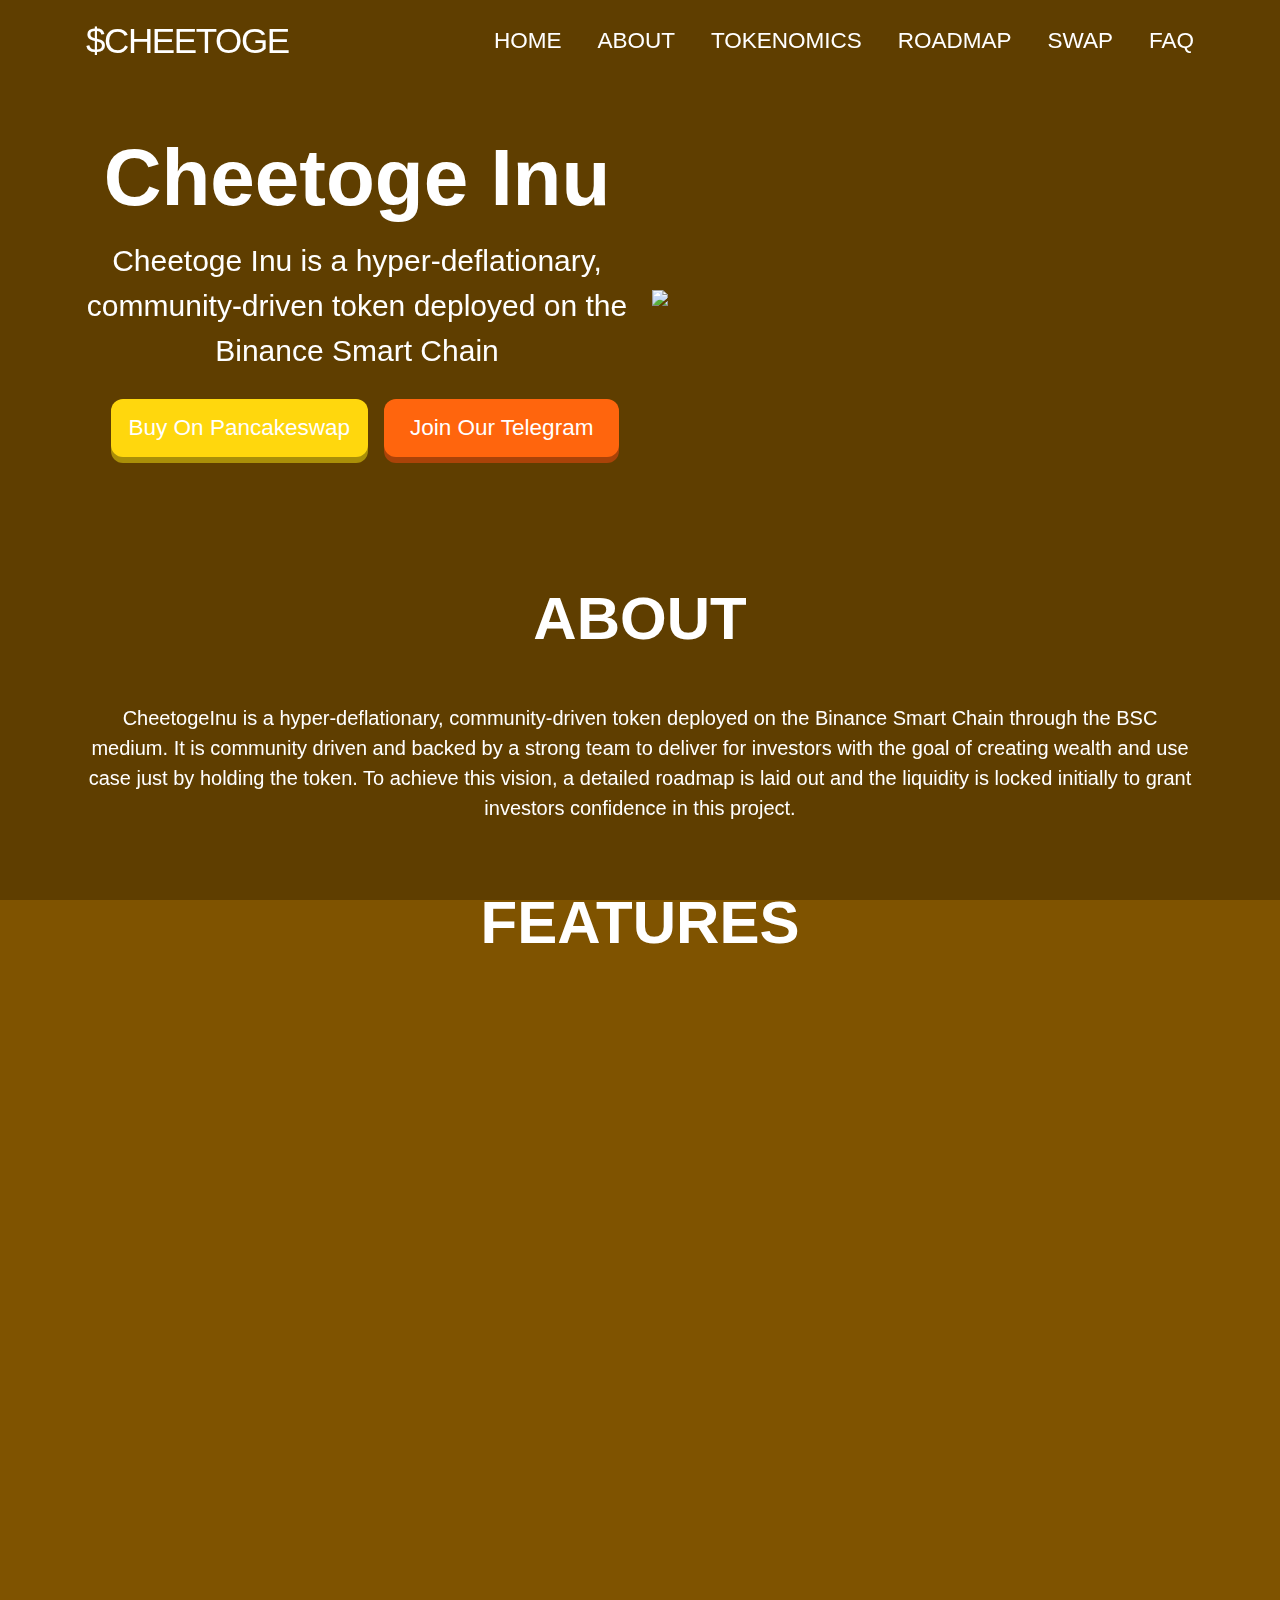
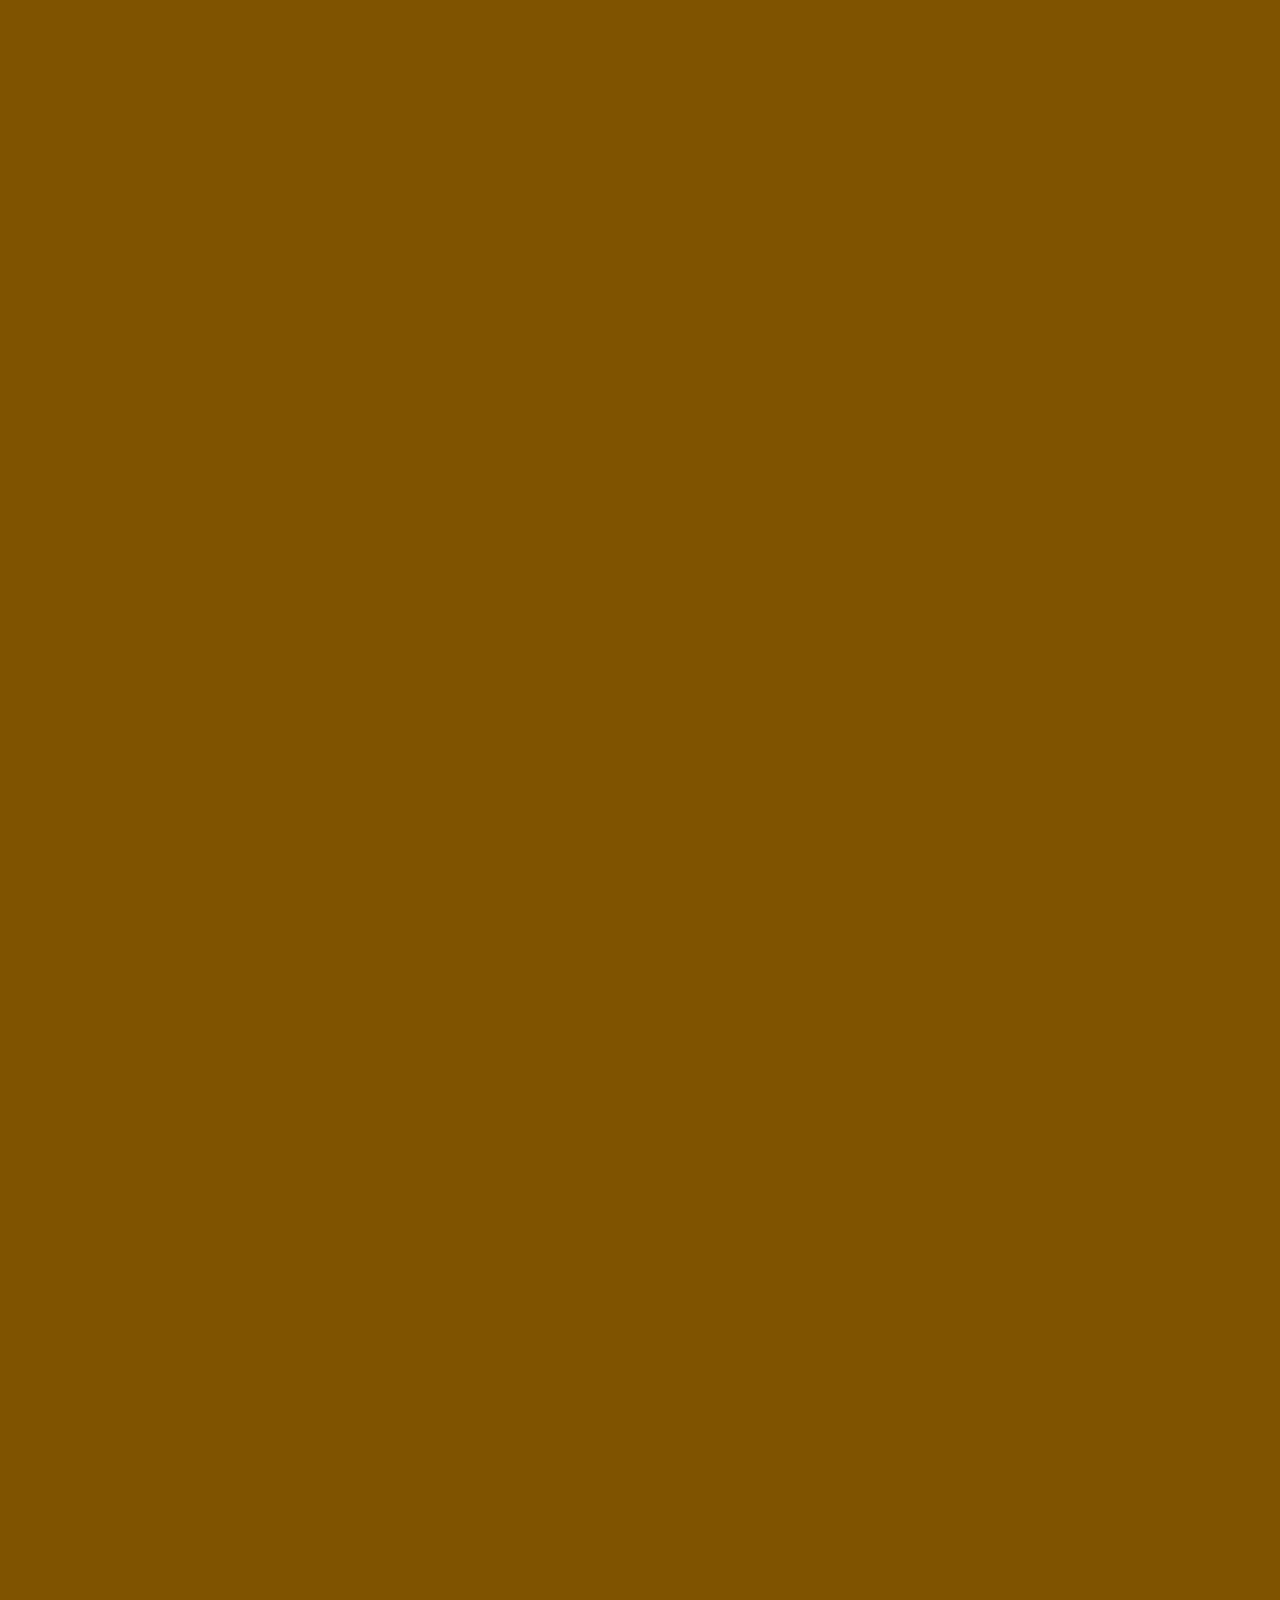
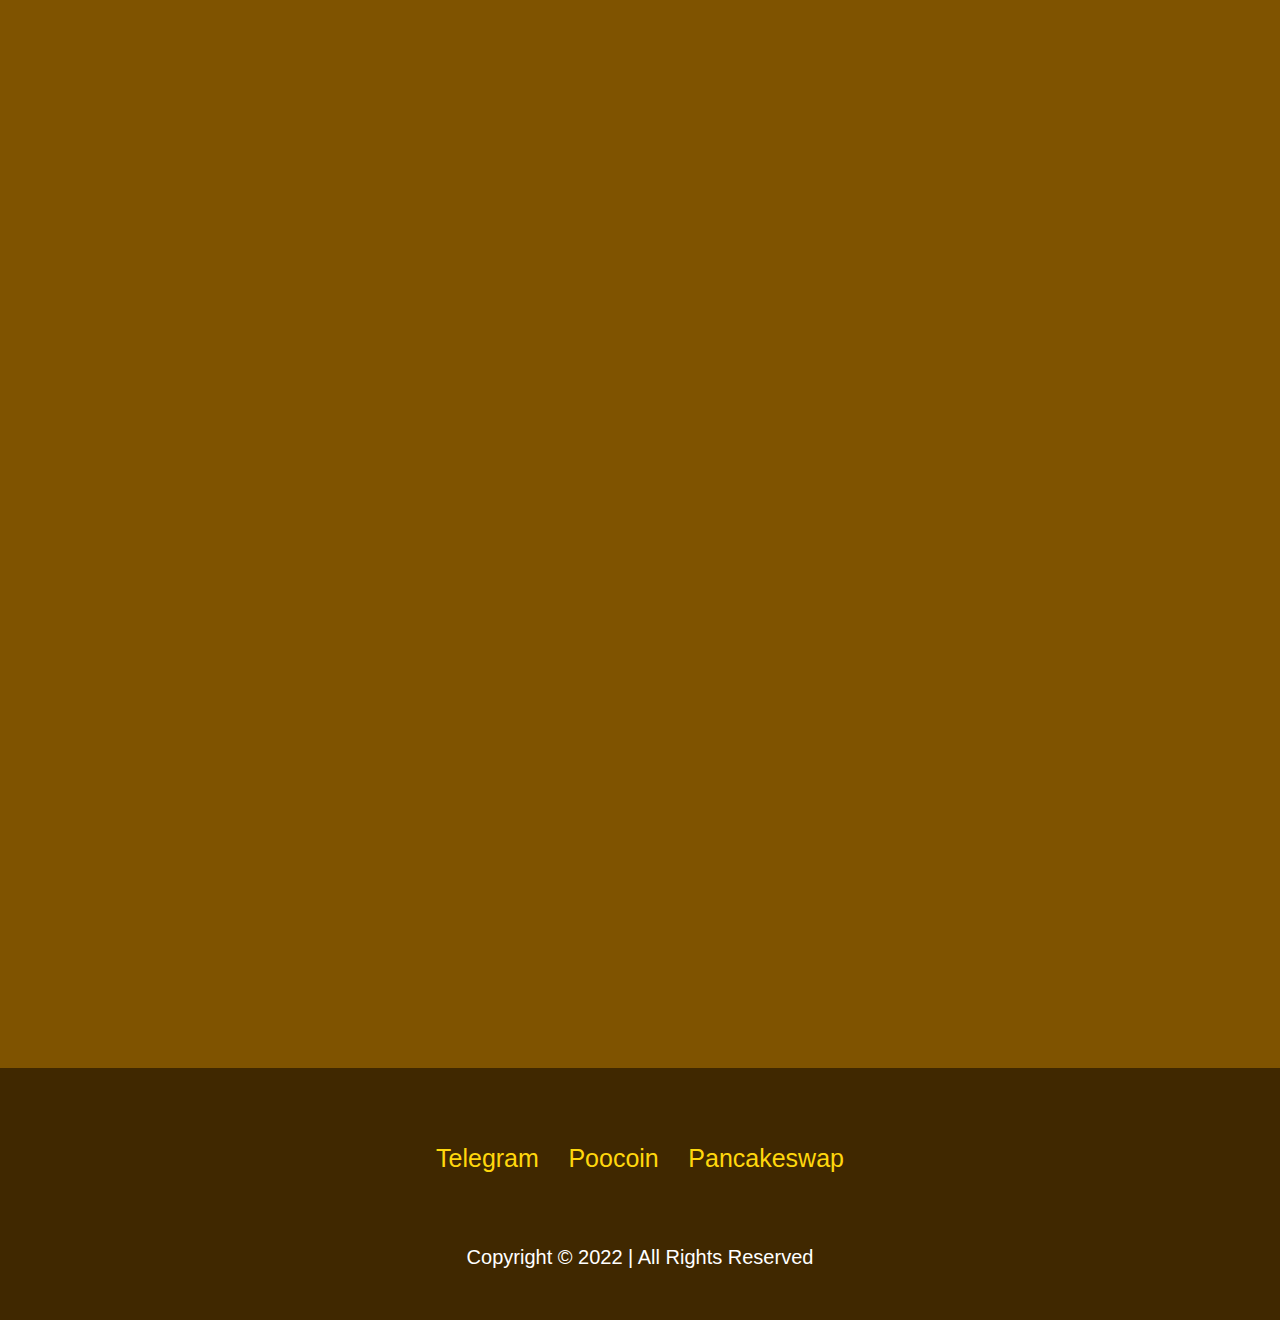
==== commit b4f047de: "Update index2.html" ====
--- a/index2.html
+++ b/index2.html
@@ -23,14 +23,12 @@
 <link rel="icon" href="/images/favicon.ico" type="image/x-icon">
 <link href="css/uicons-regular-rounded.css" rel="stylesheet">
 <link href="css/bootstrap.min.css" rel="stylesheet" integrity="sha384-EVSTQN3/azprG1Anm3QDgpJLIm9Nao0Yz1ztcQTwFspd3yD65VohhpuuCOmLASjC" crossorigin="anonymous">
-    
     <link rel="preconnect" href="https://fonts.googleapis.com">
-<link rel="preconnect" href="https://fonts.gstatic.com" crossorigin="">
-<link href="https://fonts.googleapis.com/css2?family=Open+Sans:ital,wght@0,300;0,400;0,500;0,600;0,700;0,800;1,300;1,400;1,500;1,600;1,700;1,800&amp;display=swap" rel="stylesheet">
-
-<link rel="preconnect" href="https://fonts.googleapis.com">
-<link rel="preconnect" href="https://fonts.gstatic.com" crossorigin="">
-<link href="https://fonts.googleapis.com/css2?family=Londrina+Solid:wght@100;300;400;900&amp;display=swap" rel="stylesheet">
+<link rel="preconnect" href="https://fonts.gstatic.com" crossorigin>
+<link href="https://fonts.googleapis.com/css2?family=Inconsolata:wght@200;300;400;500;600;700;800;900&display=swap" rel="stylesheet">
+	<link rel="preconnect" href="https://fonts.googleapis.com">
+<link rel="preconnect" href="https://fonts.gstatic.com" crossorigin>
+<link href="https://fonts.googleapis.com/css2?family=Poppins:ital,wght@0,100;0,200;0,300;0,400;0,500;0,600;0,700;0,800;0,900;1,100;1,200;1,300;1,400;1,500;1,600;1,700;1,800;1,900&display=swap" rel="stylesheet">
     <link rel="stylesheet" href="https://unpkg.com/aos@next/dist/aos.css">
 <script src="https://ajax.googleapis.com/ajax/libs/jquery/3.5.1/jquery.min.js"></script><script>
 		 $(document).ready(function(){
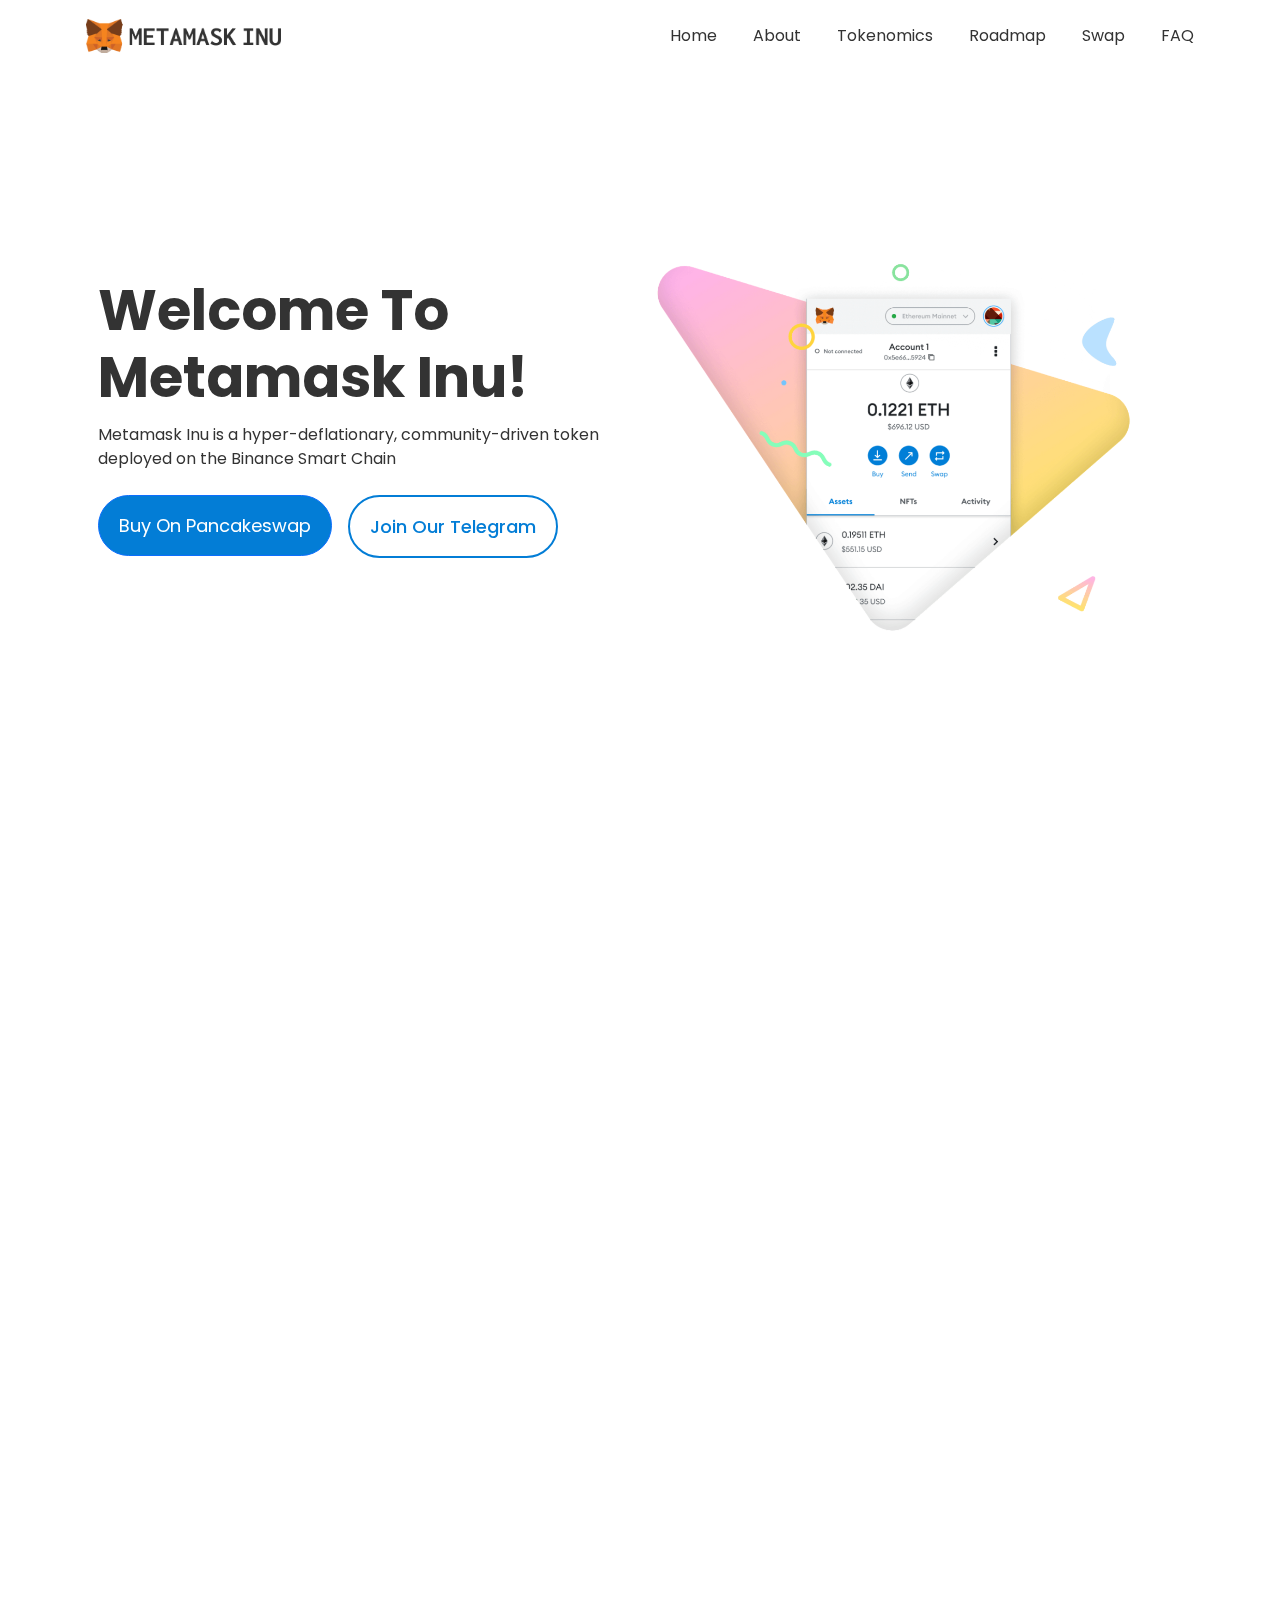
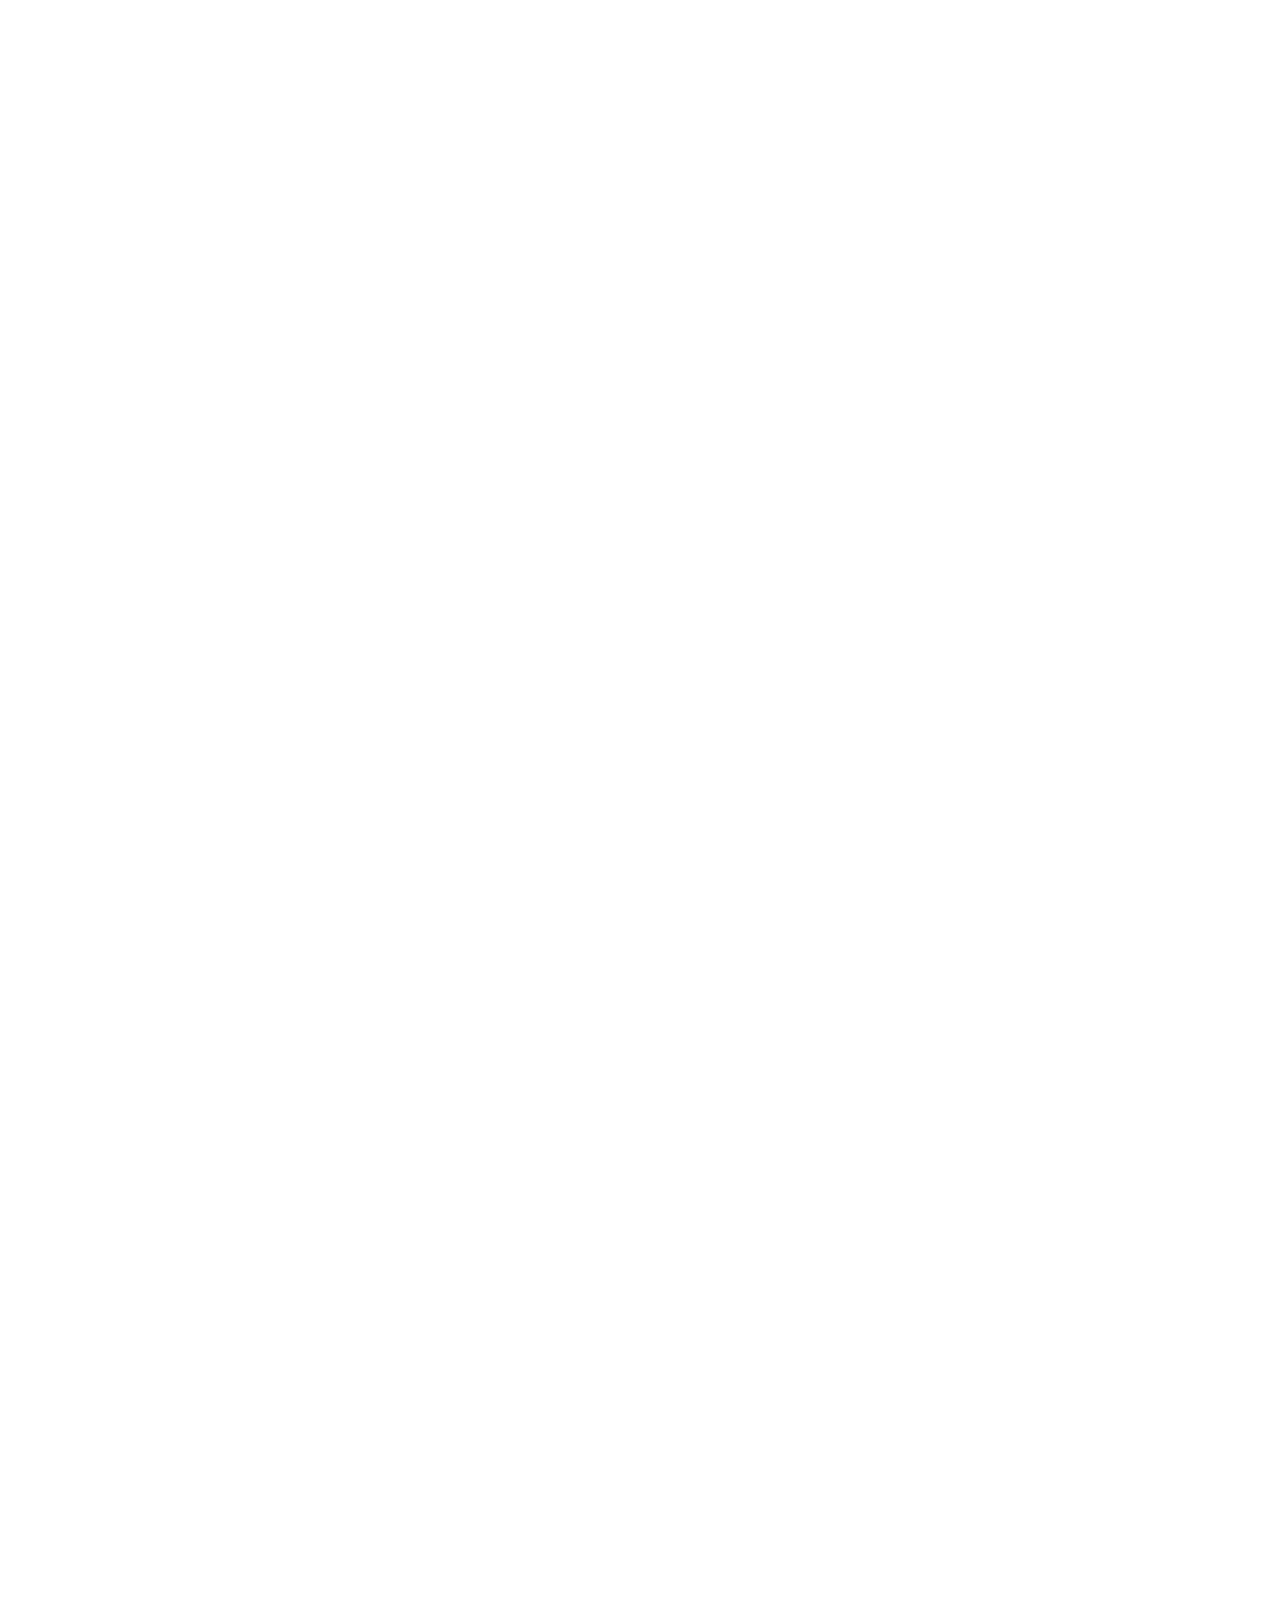
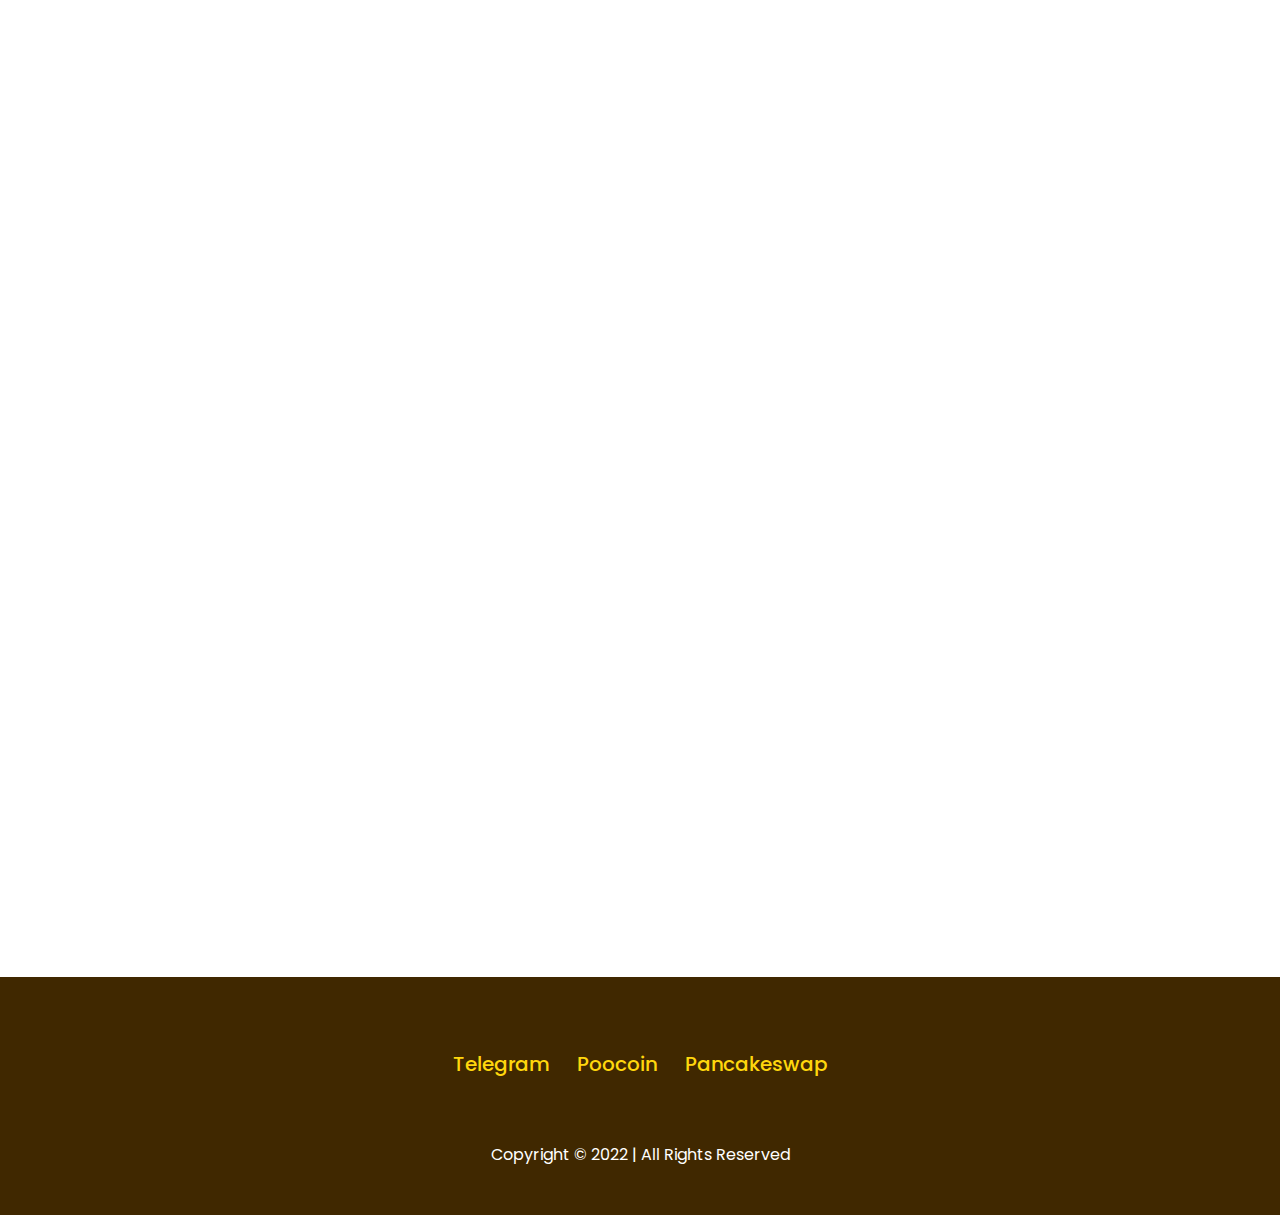
==== commit c9c94921: "Update index2.html" ====
--- a/index2.html
+++ b/index2.html
@@ -24,11 +24,11 @@
 <link href="css/uicons-regular-rounded.css" rel="stylesheet">
 <link href="css/bootstrap.min.css" rel="stylesheet" integrity="sha384-EVSTQN3/azprG1Anm3QDgpJLIm9Nao0Yz1ztcQTwFspd3yD65VohhpuuCOmLASjC" crossorigin="anonymous">
     <link rel="preconnect" href="https://fonts.googleapis.com">
-<link rel="preconnect" href="https://fonts.gstatic.com" crossorigin>
-<link href="https://fonts.googleapis.com/css2?family=Inconsolata:wght@200;300;400;500;600;700;800;900&display=swap" rel="stylesheet">
+<link rel="preconnect" href="https://fonts.gstatic.com" crossorigin="">
+<link href="https://fonts.googleapis.com/css2?family=Inconsolata:wght@200;300;400;500;600;700;800;900&amp;display=swap" rel="stylesheet">
 	<link rel="preconnect" href="https://fonts.googleapis.com">
-<link rel="preconnect" href="https://fonts.gstatic.com" crossorigin>
-<link href="https://fonts.googleapis.com/css2?family=Poppins:ital,wght@0,100;0,200;0,300;0,400;0,500;0,600;0,700;0,800;0,900;1,100;1,200;1,300;1,400;1,500;1,600;1,700;1,800;1,900&display=swap" rel="stylesheet">
+<link rel="preconnect" href="https://fonts.gstatic.com" crossorigin="">
+<link href="https://fonts.googleapis.com/css2?family=Poppins:ital,wght@0,100;0,200;0,300;0,400;0,500;0,600;0,700;0,800;0,900;1,100;1,200;1,300;1,400;1,500;1,600;1,700;1,800;1,900&amp;display=swap" rel="stylesheet">
     <link rel="stylesheet" href="https://unpkg.com/aos@next/dist/aos.css">
 <script src="https://ajax.googleapis.com/ajax/libs/jquery/3.5.1/jquery.min.js"></script><script>
 		 $(document).ready(function(){
@@ -43,11 +43,11 @@
 <style type="text/css">
 
 body{
-background:#7F5300;
-color:#FFFFFF;
-font-family: 'Londrina Solid', sans-serif;
-font-size:20px;
-font-weight: 300;
+background:#FFFFFF;
+color:#333;
+font-family: 'Poppins', sans-serif;
+font-size:16px;
+font-weight: 400;
 font-style: normal;
 text-rendering: optimizeLegibility !important;
 -webkit-font-smoothing: antialiased !important;
@@ -82,10 +82,6 @@
 }
 	
 .nav-link{
-color:#FFDE59 !important;
-font-size:20px;
-letter-spacing:0em;
-    font-weight:500;
 }
 
 /* ---------------- */
@@ -102,17 +98,16 @@
 	
 .hero-container .hero-title{
 font-weight:700;
-font-size:3em;;
+font-size:2.5em;;
 letter-spacing:0px;
     position:relative;
-color:#FFFFFF;
+color:#333;
 }
 
     
     
 .hero-container .hero-description{
-font-size:1.25em;
-text-align: center !important;
+font-size:1em !important;
 }
     
     .hero-container .hero-img{
@@ -130,51 +125,18 @@
        /*animation-direction: alternate;*/
     }
     
-    .hero-image-run {
-        animation-duration: 3s;
-        animation-iteration-count: infinite;
-        animation-name: bounce-3;
-        animation-timing-function: linear;
-    }
-    
-    
-    @keyframes bounce-2 {
-        0%   { transform: translateX(50px) scaleX(1) ;}
-        
-        45%   { transform: scaleX(1);}
-        50%  { transform: translateX(-50px) scaleX(-1); }
-        
-        95%  { transform: scaleX(-1); }
-        100% { transform: translateX(50px) scaleX(1);}
-    }   
-    
-     @keyframes bounce-3 {
-        0%   { transform: translateY(0px);}
-        10%   { transform: translateY(-10px);}
-        20%   { transform: translateY(0px);}
-        30%   { transform: translateY(-10px);}
-        40%   { transform: translateY(0px);}
-        50%  { transform:  translateY(-10px); }
-        60%   { transform: translateY(0px);}
-       70%   { transform: translateY(-10px);}
-        80%   { transform: translateY(0px);}
-        90%   { transform: translateY(-10px);}
-        100% { transform: translateY(0px);}
-    } 
-
 
 .hero-container .buy-button{
 color: #FFFFFF;
-background-color: #CC1DDE;
-border-color: #CC1DDE;
+background-color: rgb(3, 125, 214);
 position: relative;
 z-index: 1;
 overflow: hidden;
-border-radius:1em;
+border-radius:50px;
 padding:16px 20px;
-font-weight:600;
+font-weight:400;
 letter-spacing:0px;
-font-size:1em;
+font-size:1.125em;
 }
 
 .hero-container .buy-button:hover, .hero-container .buy-button:focus{
@@ -182,17 +144,17 @@
 }
 
 .hero-container .telegram-button{
-color: #FFFFFF;
-background-color: #4CE8D3;
-border-color: #4CE8D3;
+color: rgb(3, 125, 214);
+    background:transparent;
+border: 2px solid rgb(3, 125, 214);
 position: relative;
 z-index: 1;
 overflow: hidden;
-border-radius:1em;
+border-radius:50px;
 padding:16px 20px;
-font-weight:600;
+font-weight:500;
 letter-spacing:0px;
-font-size:1em;
+font-size:1.125em;
 }
 
 .hero-container .telegram-button:hover, .hero-container .telegram-button:focus{
@@ -228,7 +190,7 @@
 }
 
 .about-container{
-color:#FFFFFF;
+color:#333;
 padding-bottom:0 !important;
 }
 
@@ -516,7 +478,7 @@
 
 .hero-container .hero-title{
 font-weight:700;
-font-size:4em;
+font-size:3.5em;
 letter-spacing:0px;
 }
     
@@ -565,12 +527,15 @@
 
 .nav-link{
 padding:12px;
-color:#FFFFFF !important;
+color:#333 !important;
     text-transform:capitalize;
-    font-size:1.125em;
+    font-size:1em;
     font-weight:400;
 }
-
+    
+.nav-link:hover{
+color: rgb(3, 125, 214) !important;
+}
 
 .navbar-toggler-icon{
 background-image:url("data:image/svg+xml;charset=utf-8,%3Csvg xmlns='http://www.w3.org/2000/svg' x='0px' y='0px'%0Awidth='480' height='480'%0AviewBox='0 0 24 24'%0Astyle=' fill:%23FFFFFF;'%3E%3Cpath d='M 4.7070312 3.2929688 L 3.2929688 4.7070312 L 10.585938 12 L 3.2929688 19.292969 L 4.7070312 20.707031 L 12 13.414062 L 19.292969 20.707031 L 20.707031 19.292969 L 13.414062 12 L 20.707031 4.7070312 L 19.292969 3.2929688 L 12 10.585938 L 4.7070312 3.2929688 z'%3E%3C/path%3E%3C/svg%3E") !important;
@@ -599,11 +564,9 @@
 }
 
     .nav-link{
-color:#FFFFFF !important;
-}
-    
-     .nav-link:hover{
-color:#FFD70D !important;   
+}
+    
+     .nav-link:hover{ 
 	}
 	
 .navbar-toggler {
@@ -611,49 +574,6 @@
 z-index:3;
 }
 
-}
-    
-    
-
-/* 3D MAGIC BUTTON */
-
-.pushable {
-    background: #A8854E;
-    border-radius: 12px;
-    border: none;
-    padding: 0;
-    cursor: pointer;
-    outline-offset: 4px;
-  }
-  .front {
-    display: block;
-    padding: 12px 18px;
-    border-radius: 12px;
-    font-size: 1.125em;
-    background: #FCC875;
-    font-weight:500;
-    color: white;
-    transform: translateY(-6px);
-  }
-
-  .pushable:active .front {
-    transform: translateY(-2px);
-  }
-
-.buy-pushable-button{
-background: #AA8F08;
-}
-
-.buy-pushable-button .front{
-background: #FFD70D;
-}
-
-.telegram-pushable-button{
-background: #AA4308;
-}
-
-.telegram-pushable-button .front{
-background: #FF650D;
 }
     
      /* LIVE BACKGROUND */
@@ -692,18 +612,18 @@
 
 <header>
 <nav class="navbar navbar-expand-lg navbar-dark" id="#home">
-<div class="container" data-aos="fade">
+<div class="container aos-init aos-animate" data-aos="fade">
 <a class="navbar-brand d-flex flex-row justify-content-center align-items-center" href="/">
-    <img class="d-none img-fluid me-2" src="" style="max-height:34px;">
-<h1 class="mb-0" style="font-size:1em;font-weight:300;color:#FFFFFF">$CHEETOGE</h1></a>
+    <img class="img-fluid me-2" src="images/metamask-logo-text-vertical.png" style="max-height:34px;">
+</a>
 <button id="navToggler" class="navbar-toggler collapsed" type="button" data-bs-toggle="collapse" data-bs-target="#navbarTogglerDemo02" aria-controls="navbarTogglerDemo02" aria-expanded="false" aria-label="Toggle navigation"><span class="navbar-toggler-icon"></span></button>
 <div class="navbar-collapse collapse" id="navbarTogglerDemo02" style="">
 <ul class="navbar-nav ms-auto pt-2 pt-lg-0">
-<li class="nav-item"><a class="nav-link" aria-current="page" href="#home">HOME</a></li>
-<li class="nav-item"><a class="nav-link" href="#about">ABOUT</a></li>
-<li class="nav-item"><a class="nav-link" href="#tokenomics">TOKENOMICS</a></li>
-<li class="nav-item"><a class="nav-link" href="#roadmap">ROADMAP</a></li>
-<li class="nav-item"><a class="nav-link" href="#swap">SWAP</a></li>
+<li class="nav-item"><a class="nav-link" aria-current="page" href="#home">Home</a></li>
+<li class="nav-item"><a class="nav-link" href="#about">About</a></li>
+<li class="nav-item"><a class="nav-link" href="#tokenomics">Tokenomics</a></li>
+<li class="nav-item"><a class="nav-link" href="#roadmap">Roadmap</a></li>
+<li class="nav-item"><a class="nav-link" href="#swap">Swap</a></li>
 <li class="nav-item"><a class="nav-link" href="#faq">FAQ</a></li>
 
 
@@ -718,37 +638,26 @@
 
     
 <section class="hero-section" style="position:relative;">
-    <div id="backgroundvideocontainer" class="background-video-container">
-<video class="background-video" autoplay="" muted="" loop="">
-<source src="images/video-2.webm" type="video/webm">
-</video>
-</div>
-
-<div id="darkbackgroundoverlay" class="dark-background-overlay"></div>  
+    
+
+  
 <div class="hero-container container py-5 d-flex flex-column justify-content-center align-items-center">
-<div class="row">
-
-<div data-aos="fade-right" class="col-12 col-lg-6 d-flex flex-column justify-content-center align-items-center">
-
-<h1 class="hero-title text-center"><span style="/*color:#8CC912;text-shadow: -1px 0 #FFFFFF, 0 1px #FFFFFF, 1px 0 #FFFFFF, 0 -1px #FFFFFF;*/">Cheetoge</span> <span style="/* color:#015CFF;text-shadow: -1px 0 #FFFFFF, 0 1px #FFFFFF, 1px 0 #FFFFFF, 0 -1px #FFFFFF;*/">Inu</span></h1>
-
-<p class="hero-description mt-1">Cheetoge Inu is a hyper-deflationary, community-driven token deployed on the Binance Smart Chain</p>
-<div class="d-none d-flex flex-column flex-sm-row mt-3">
-<a type="button" class="buy-button btn btn-primary m-2 " href="https://pancakeswap.finance/swap?outputCurrency=0x6927874e3b90ca69a0cc5d34b38bdbfc0a4aeaba" target="_blank" style="box-shadow: rgba(204, 29, 222, 0.25) 0px 6px 12px -2px, rgba(204, 29, 222, 0.3) 0px 3px 7px -3px !important;">Buy On Pancakeswap</a>
-<a type="button" class="telegram-button btn btn-primary m-2" href="https://t.me/FartInu" target="_blank" style="box-shadow: rgba(76, 232, 211, 0.25) 0px 6px 12px -2px, rgba(76, 232, 211, 0.3) 0px 3px 7px -3px !important;">Join Our Telegram</a>
-</div>
-
-<div class="d-flex flex-column flex-sm-row mt-3">
-
-<a href="https://pancakeswap.finance/swap?outputCurrency=0x57bfa80a1d992a1ac83da0ea081d9273c7705e5e" target="_blank"><button class="w-100 pushable buy-pushable-button" data-aos="fade">
-  <span class="front">Buy On Pancakeswap</span>
-</button></a><a href="http://t.me/CheetogeInu" target="_blank"><button class="w-100 pushable telegram-pushable-button ms-sm-3 mt-3 mt-sm-0" data-aos="fade">
-  <span class="front">Join Our Telegram</span>
-</button></a>
-</div>
+<div class="row w-100">
+
+<div data-aos="fade-right" class="col-12 col-lg-6 d-flex flex-column justify-content-center aos-init aos-animate">
+
+<h1 class="hero-title text-center text-lg-start"><span style="">Welcome To Metamask Inu!</span> </h1>
+
+<p class="hero-description mt-1 text-center text-lg-start">Metamask Inu is a hyper-deflationary, community-driven token deployed on the Binance Smart Chain</p>
+<div class="d-flex flex-column flex-sm-row mt-2 mb-2 mb-lg-0 justify-content-center justify-content-lg-start align-items-center  align-items-lg-start">
+<a type="button" class="buy-button btn btn-primary me-sm-3 mb-3 mb-sm-0" href="https://pancakeswap.finance/swap?outputCurrency=0x6927874e3b90ca69a0cc5d34b38bdbfc0a4aeaba" target="_blank" style="">Buy On Pancakeswap</a>
+<a type="button" class="telegram-button btn btn-primary " href="https://t.me/FartInu" target="_blank" style="">Join Our Telegram</a>
+</div>
+
+
 </div><div class="overflow-hidden col-hero-image  col-12 col-lg-6 d-flex flex-column justify-content-center align-items-center py-5" style="position:relative;">
 
-<div class="hero-img-wrapper w-100" data-aos="fade-left"><img class="hero-img hero-image img-fluid w-100" src="images/logo-only.png" style="background:transparent !important;"></div>
+<div class="hero-img-wrapper w-100 aos-init aos-animate" data-aos="fade-left"><img class="hero-img hero-image img-fluid w-100" src="images/home-hero.png" style="background:transparent !important;"></div>
 
 
 
@@ -760,11 +669,11 @@
 
 <section id="about" class="section about-section">
 <div class="section-container about-container container py-5">
-<h2 class="section-title about-title mt-4 text-center" data-aos="fade" style="">ABOUT</h2>
+<h2 class="section-title about-title mt-4 text-center aos-init aos-animate" data-aos="fade" style="">ABOUT</h2>
 
 <div class="row mt-5">
 <div class="col-12 text-center">
-<p class="section-description about-description" data-aos="fade">CheetogeInu is a hyper-deflationary, community-driven token deployed on the Binance Smart Chain through the BSC medium. It is community driven and backed by a strong team to deliver for investors with the goal of creating wealth and use case just by holding the token. To achieve this vision, a detailed roadmap is laid out and the liquidity is locked initially to grant investors confidence in this project.</p>
+<p class="section-description about-description aos-init aos-animate" data-aos="fade">CheetogeInu is a hyper-deflationary, community-driven token deployed on the Binance Smart Chain through the BSC medium. It is community driven and backed by a strong team to deliver for investors with the goal of creating wealth and use case just by holding the token. To achieve this vision, a detailed roadmap is laid out and the liquidity is locked initially to grant investors confidence in this project.</p>
     
 </div>
 </div>
@@ -772,10 +681,10 @@
 </section>
 <section id="features" class="section features-section pt-5">
 <div class="section-container features-container container py-5">
-<h2 class="section-title tokenomics-title text-center" data-aos="fade" style="">FEATURES</h2><div class="row mt-5 mb-4">
+<h2 class="section-title tokenomics-title text-center aos-init" data-aos="fade" style="">FEATURES</h2><div class="row mt-5 mb-4">
 
 <div class="col-12 col-lg-4 mb-4">
-<div class="tax-card h-100 d-flex flex-column justify-content-center align-items-center px-4 py-5 mx-auto" data-aos="fade" style="border:0; background-color: rgb(255, 215, 13);
+<div class="tax-card h-100 d-flex flex-column justify-content-center align-items-center px-4 py-5 mx-auto aos-init" data-aos="fade" style="border:0; background-color: rgb(255, 215, 13);
     background-image: linear-gradient(
 -234deg
 , rgba(255, 215, 13, 0.855) 0%, rgba(255, 215, 13, 0.796) 100%);
@@ -787,7 +696,7 @@
 
 
 <div class="col-12 col-lg-4 mb-4">
-<div class="tax-card h-100 d-flex flex-column justify-content-center align-items-center px-4 py-5 mx-auto" data-aos="fade" style="border:0; background-color: rgb(255, 101, 13);
+<div class="tax-card h-100 d-flex flex-column justify-content-center align-items-center px-4 py-5 mx-auto aos-init" data-aos="fade" style="border:0; background-color: rgb(255, 101, 13);
     background-image: linear-gradient(
 -234deg
 , rgba(255, 101, 13, 0.855) 0%, rgba(255, 101, 13, 0.796) 100%);
@@ -796,7 +705,7 @@
 <span class="tax-title-2 text-center mb-2">Secured By Design</span><span class="tax-description text-center ">Initial Liquidity Provided will be locked. This ensures that the project will not be rug-pulled.</span>
 </div>
 </div><div class="col-12 col-lg-4 mb-4">
-<div class="tax-card h-100 d-flex flex-column justify-content-center align-items-center px-4 py-5 mx-auto" data-aos="fade" style="border:0; background-color: rgb(167, 157, 168);
+<div class="tax-card h-100 d-flex flex-column justify-content-center align-items-center px-4 py-5 mx-auto aos-init" data-aos="fade" style="border:0; background-color: rgb(167, 157, 168);
     background-image: linear-gradient(
 -234deg
 , rgba(255, 97, 106, 0.855) 0%, rgba(255, 97, 106, 0.796) 100%);
@@ -818,10 +727,10 @@
 
 <section id="tokenomics" class="section tokenomics-section">
 <div class="section-container tokenomics-container container py-5">
-<h2 class="mt-4 section-title tokenomics-title text-center" data-aos="fade" style="">TOKENOMICS</h2>
+<h2 class="mt-4 section-title tokenomics-title text-center aos-init" data-aos="fade" style="">TOKENOMICS</h2>
 <div class="row">
 <div class="col-12">
-                       <table class="table table-striped tokenomics-info-table mt-5 mb-4 mx-auto" data-aos="fade">
+                       <table class="table table-striped tokenomics-info-table mt-5 mb-4 mx-auto aos-init" data-aos="fade">
 					<tbody><tr>
 						<td style="font-weight:500;">Token Name</td>
 						<td style="font-weight:300;text-align: right;">Cheetoge Inu</td>
@@ -848,7 +757,7 @@
 
 
 <div class="col-12 col-lg-4 ms-auto mb-4">
-<div class="tax-card h-100 d-flex flex-column justify-content-center align-items-center px-4 py-5 mx-auto" data-aos="fade" style="border:0; background-color: rgb(255, 215, 13);
+<div class="tax-card h-100 d-flex flex-column justify-content-center align-items-center px-4 py-5 mx-auto aos-init" data-aos="fade" style="border:0; background-color: rgb(255, 215, 13);
     background-image: linear-gradient(
 -234deg
 , rgba(255, 215, 13, 0.855) 0%, rgba(255, 215, 13, 0.796) 100%);
@@ -857,7 +766,7 @@
 <span class="tax-title-2 text-center mb-3">Liquidity Pool</span><span class="tax-description text-center">4% of every transaction is transformed into liquidity. It's automatic and helps create a price floor.</span>
 </div>
 </div><div class="col-12 col-lg-4 me-auto mb-4">
-<div class="tax-card h-100 d-flex flex-column justify-content-center align-items-center px-4 py-5 mx-auto" data-aos="fade" style="border:0; background-color: rgb(255, 101, 13);
+<div class="tax-card h-100 d-flex flex-column justify-content-center align-items-center px-4 py-5 mx-auto aos-init" data-aos="fade" style="border:0; background-color: rgb(255, 101, 13);
     background-image: linear-gradient(
 -234deg
 , rgba(255, 101, 13, 0.855) 0%, rgba(255, 101, 13, 0.796) 100%);
@@ -877,11 +786,11 @@
 <section id="roadmap" class="section roadmap-section">
 <div class="section-container roadmap-container container py-5">
 <div class="text-center">
-<h2 class="section-title roadmap-title mt-4" data-aos="fade" style="">ROADMAP</h2>
+<h2 class="section-title roadmap-title mt-4 aos-init" data-aos="fade" style="">ROADMAP</h2>
 <div class="row mt-5 mb-4">
 <div class="col-12 col-lg-4 text-center py-3">
 <h4 data-aos="fade" class="aos-init">PHASE 1</h4>
-<ul class="list-unstyled text-small text-center mt-3" data-aos="fade">
+<ul class="list-unstyled text-small text-center mt-3 aos-init" data-aos="fade">
 <li>Telegram and Twitter Launch<svg class="ms-2" xmlns="http://www.w3.org/2000/svg" width="16" height="16" viewBox="0 0 24 24"><path fill="#FFD70D" d="M12 2c5.514 0 10 4.486 10 10s-4.486 10-10 10-10-4.486-10-10 4.486-10 10-10zm0-2c-6.627 0-12 5.373-12 12s5.373 12 12 12 12-5.373 12-12-5.373-12-12-12zm6.25 8.891l-1.421-1.409-6.105 6.218-3.078-2.937-1.396 1.436 4.5 4.319 7.5-7.627z"></path></svg></li>
 <li>Initial Marketing Campaign<svg class="ms-2" xmlns="http://www.w3.org/2000/svg" width="16" height="16" viewBox="0 0 24 24"><path fill="#FFD70D" d="M12 2c5.514 0 10 4.486 10 10s-4.486 10-10 10-10-4.486-10-10 4.486-10 10-10zm0-2c-6.627 0-12 5.373-12 12s5.373 12 12 12 12-5.373 12-12-5.373-12-12-12zm6.25 8.891l-1.421-1.409-6.105 6.218-3.078-2.937-1.396 1.436 4.5 4.319 7.5-7.627z"></path></svg></li>
 <li>Pancakeswap Fair Launch<svg class="ms-2" xmlns="http://www.w3.org/2000/svg" width="16" height="16" viewBox="0 0 24 24"><path fill="#FFD70D" d="M12 2c5.514 0 10 4.486 10 10s-4.486 10-10 10-10-4.486-10-10 4.486-10 10-10zm0-2c-6.627 0-12 5.373-12 12s5.373 12 12 12 12-5.373 12-12-5.373-12-12-12zm6.25 8.891l-1.421-1.409-6.105 6.218-3.078-2.937-1.396 1.436 4.5 4.319 7.5-7.627z"></path></svg></li>
@@ -891,7 +800,7 @@
 </div>
 <div class="col-12 col-lg-4 text-center py-3">
 <h4 data-aos="fade" class="aos-init">PHASE 2</h4>
-<ul class="list-unstyled text-small text-center mt-3" data-aos="fade">
+<ul class="list-unstyled text-small text-center mt-3 aos-init" data-aos="fade">
 <li>Community Shilling</li>
 <li>Coin Listing Sites</li>
 <li>Telegram and Twitter Calls</li>
@@ -901,7 +810,7 @@
 </div>
 <div class="col-12 col-lg-4 text-center py-3">
 <h4 data-aos="fade" class="aos-init">PHASE 3</h4>
-<ul class="list-unstyled text-small text-center mt-3" data-aos="fade">
+<ul class="list-unstyled text-small text-center mt-3 aos-init" data-aos="fade">
 <li>Merchandise Launch</li>
 <li>Staking Platform Launch</li>
 <li>Swap Platform Launch</li>
@@ -926,11 +835,11 @@
 </div>
 </section><section id="swap" class="section swap-section">
 <div class="section-container swap-container container py-5">
-<h2 class="mt-4 section-title swap-title text-center" data-aos="fade" style="">BUY $CHEETOGE</h2>
+<h2 class="mt-4 section-title swap-title text-center aos-init" data-aos="fade" style="">BUY $CHEETOGE</h2>
 
 <div class="row mt-5 mb-4">
 
-    <div class="col-12"><iframe class="d-block mx-auto" src="https://poocoin.app/embed-swap?outputCurrency=0x57bfa80a1d992a1ac83da0ea081d9273c7705e5e" height="480" style="border-radius:12px;max-width:400px;width:100%;" data-aos="fade"></iframe></div>
+    <div class="col-12"><iframe class="d-block mx-auto aos-init" src="https://poocoin.app/embed-swap?outputCurrency=0x57bfa80a1d992a1ac83da0ea081d9273c7705e5e" height="480" style="border-radius:12px;max-width:400px;width:100%;" data-aos="fade"></iframe></div>
 
 
 	
@@ -943,11 +852,11 @@
 
 <section id="faq" class="section faq-section">
 <div class="section-container faq-container container py-5">
-<h2 class="mt-4 section-title faq-title text-center" data-aos="fade" style="">FAQ</h2>
+<h2 class="mt-4 section-title faq-title text-center aos-init" data-aos="fade" style="">FAQ</h2>
 
 <div class="row mb-4 mt-5">
 
-<div class="col-12" data-aos="fade">
+<div class="col-12 aos-init" data-aos="fade">
 <div class="accordion" id="accordionPanelsStayOpenExample">
   <div class="accordion-item">
     <h2 class="accordion-header" id="panelsStayOpen-headingOne">
@@ -1071,4 +980,5 @@
 
 
 
+
 </body></html>
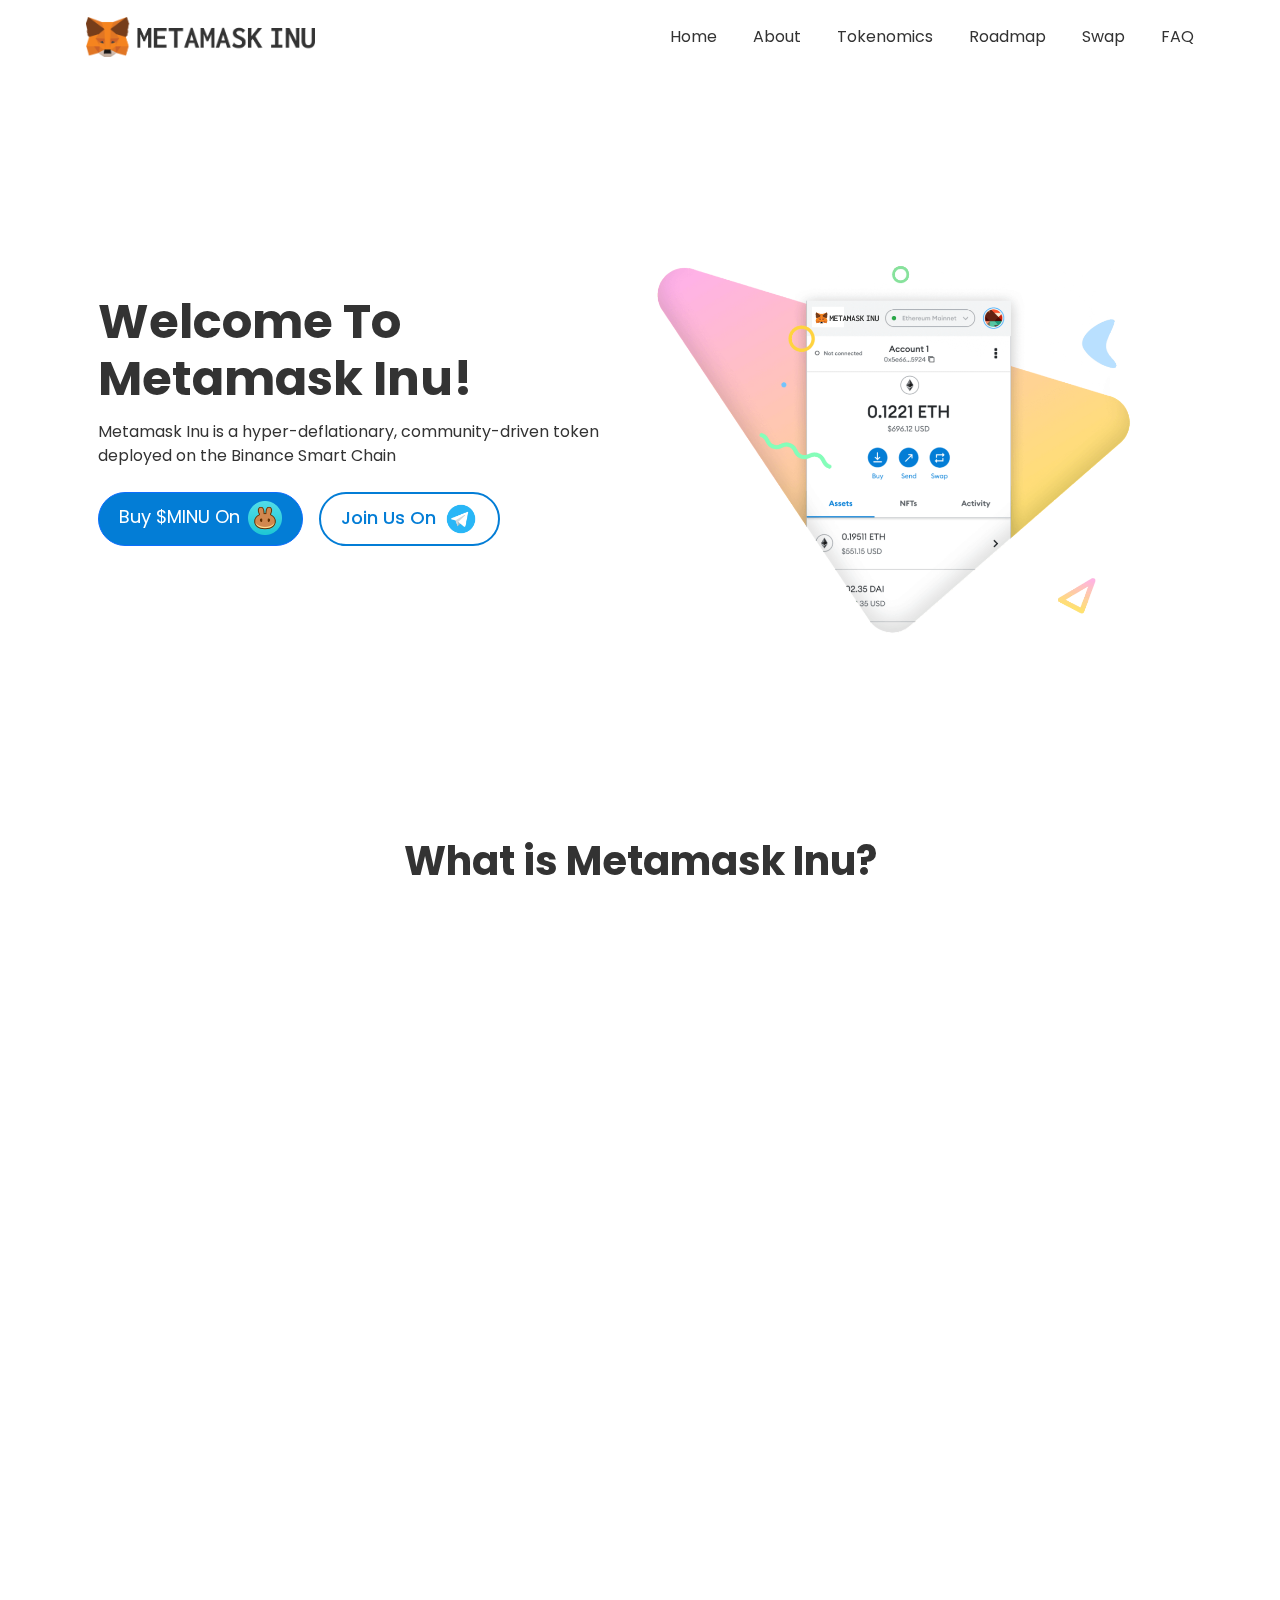
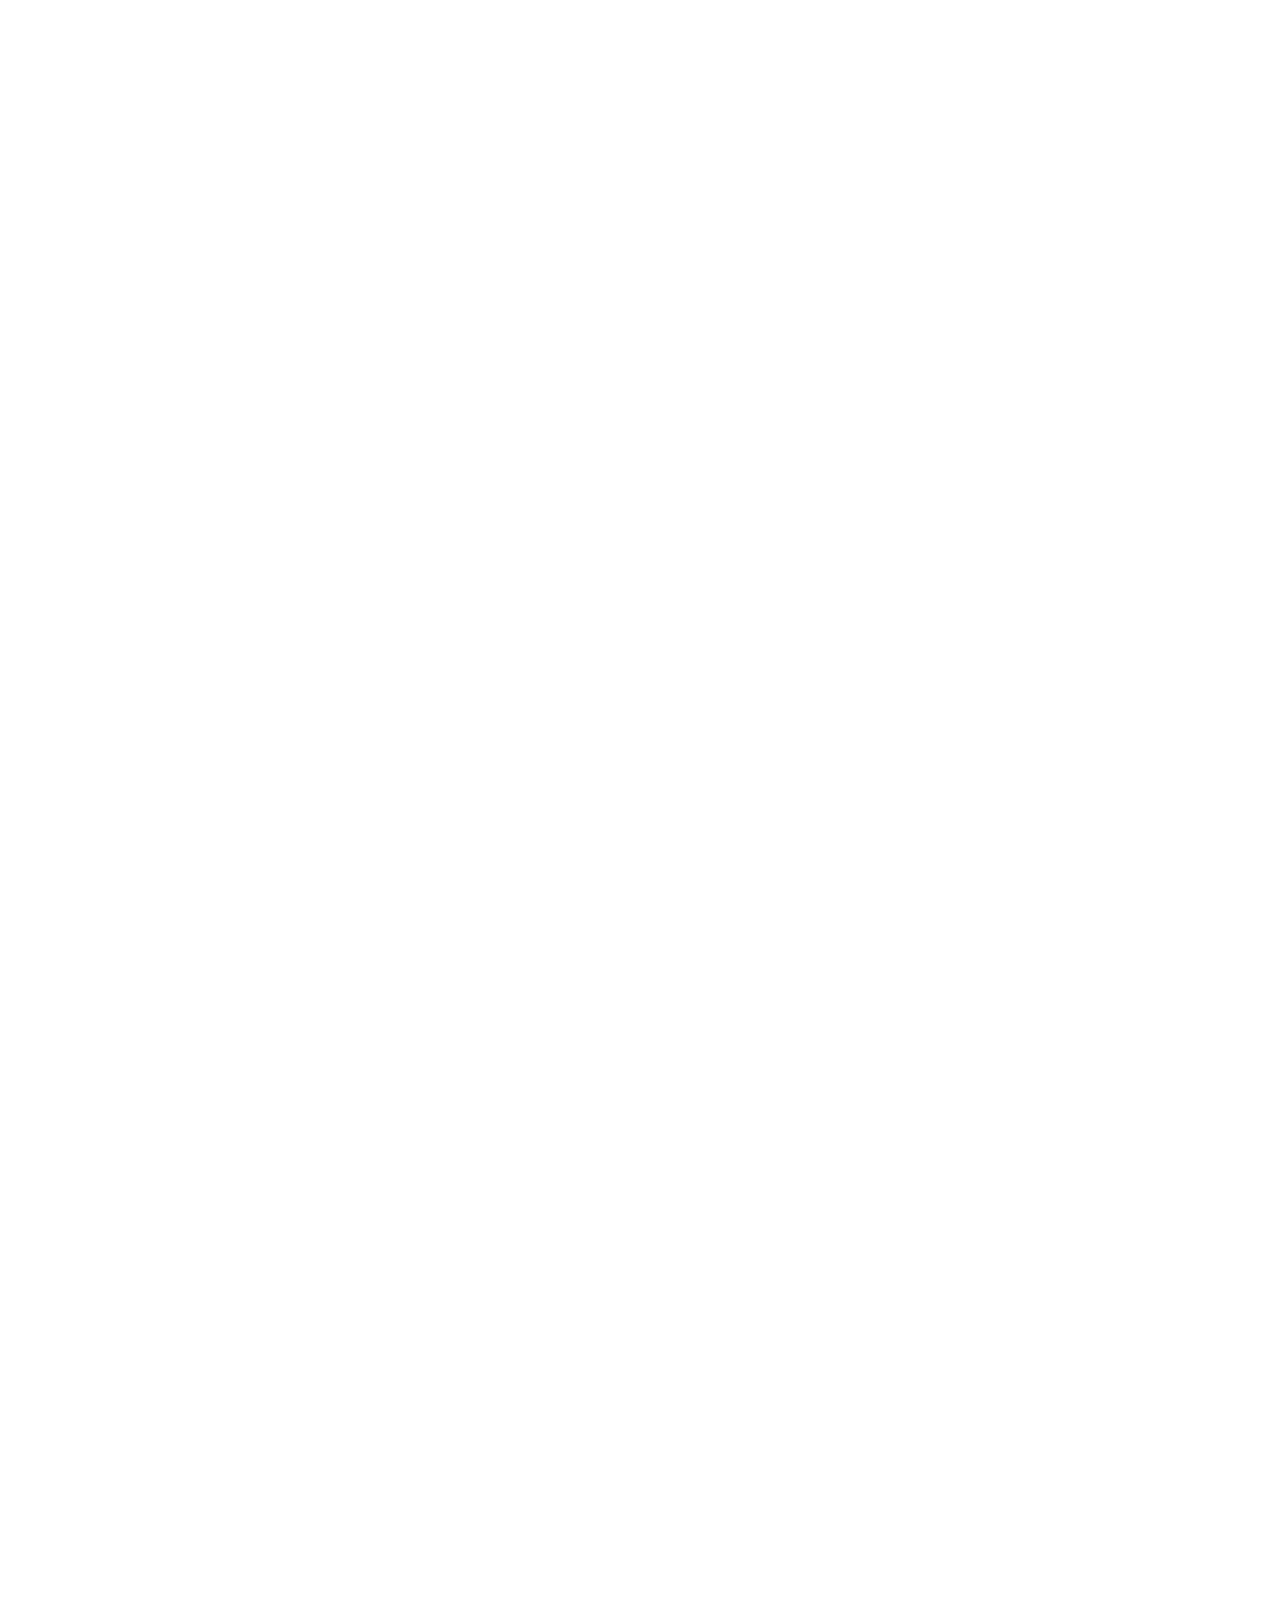
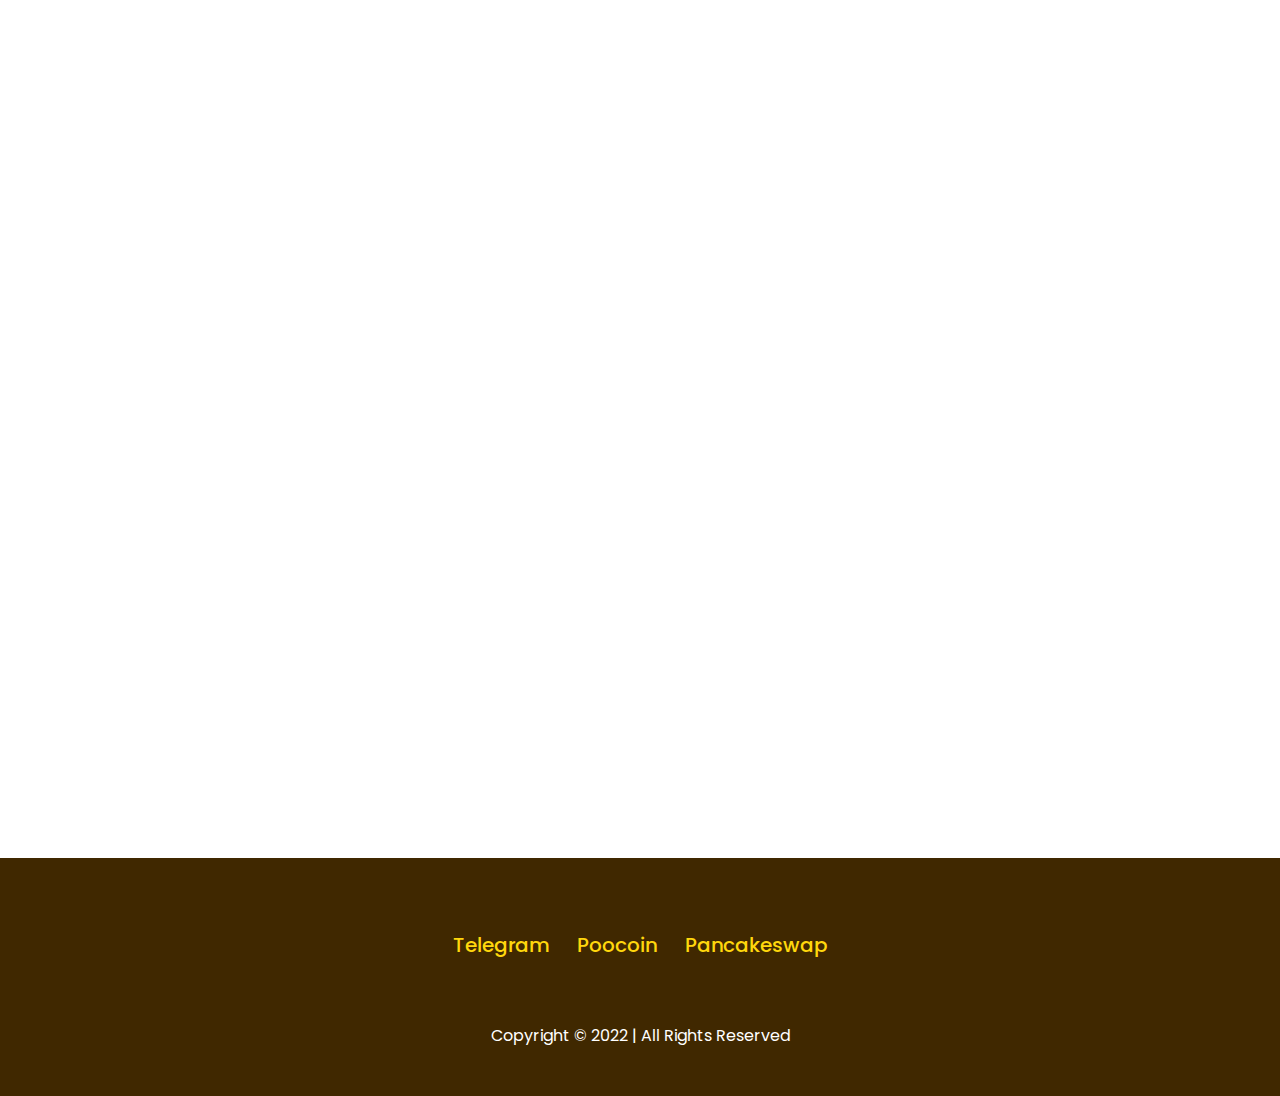
==== commit ceb62562: "Update index2.html" ====
--- a/index2.html
+++ b/index2.html
@@ -1,24 +1,24 @@
 <!DOCTYPE html>
 <html lang="en" style="scroll-behavior: smooth;"><head>
-<title>Home Page | Cheetoge Inu</title>
+<title>Home Page | Metamask Inu</title>
 <meta charset="utf-8">
 <meta name="viewport" content="width=device-width, initial-scale=1">
-<meta name="description" content="CheetogeInu is a hyper-deflationary, community-driven token deployed on the Binance Smart Chain through the BSC medium. It is community driven and backed by a strong team to deliver for investors with the goal of creating wealth and use case just by holding the token. To achieve this vision, a detailed roadmap is laid out and the liquidity is locked initially to grant investors confidence in this project.">
-<meta name="keywords" content="cheetogeinu,bitcoin,dogecoin,doge,defi,coinbase,coinmarketcap,coinmarket,bscscan,whitebit,coingecko,cryptocurrency,crypto,pancakeswap,dex,etherium,eth,btc">
-<meta property="og:title" content="Cheetoge Inu">
-<meta property="og:url" content="https://cheetogeinu.online">
+<meta name="description" content="Metamask Inu is a hyper-deflationary, community-driven token deployed on the Binance Smart Chain through the BSC medium. It is community driven and backed by a strong team to deliver for investors with the goal of creating wealth and use case just by holding the token. To achieve this vision, a detailed roadmap is laid out and the liquidity is locked initially to grant investors confidence in this project.">
+<meta name="keywords" content="metamaskinu,bitcoin,dogecoin,doge,defi,coinbase,coinmarketcap,coinmarket,bscscan,whitebit,coingecko,cryptocurrency,crypto,pancakeswap,dex,etherium,eth,btc">
+<meta property="og:title" content="Metamask Inu">
+<meta property="og:url" content="https://metamaskinu.site">
 <meta property="og:type" content="website">
-<meta property="og:description" content="CheetogeInu is a hyper-deflationary, community-driven token deployed on the Binance Smart Chain through the BSC medium. It is community driven and backed by a strong team to deliver for investors with the goal of creating wealth and use case just by holding the token. To achieve this vision, a detailed roadmap is laid out and the liquidity is locked initially to grant investors confidence in this project.">
+<meta property="og:description" content="Metamask Inu is a hyper-deflationary, community-driven token deployed on the Binance Smart Chain through the BSC medium. It is community driven and backed by a strong team to deliver for investors with the goal of creating wealth and use case just by holding the token. To achieve this vision, a detailed roadmap is laid out and the liquidity is locked initially to grant investors confidence in this project.">
 <meta property="og:image" content="">
 <link rel="shortcut icon" type="image/png" href="/images/favicon.ico">
 <meta property="og:image:type" content="image/png">
 <meta property="og:image:width" content="840">
 <meta property="og:image:height" content="840">
 <meta name="twitter:card" content="summary_large_image">
-<meta name="twitter:description" content="Cheetoge Inu is a hyper-deflationary, community-driven token deployed on the Binance Smart Chain through the BSC medium. It is community driven and backed by a strong team to deliver for investors with the goal of creating wealth and use case just by holding the token. To achieve this vision, a detailed roadmap is laid out and the liquidity is locked initially to grant investors confidence in this project.">
-<meta name="twitter:title" content="Cheetoge Inu">
-<meta name="twitter:site" content="@cheetogeinu">
-<meta name="twitter:url" content="https://cheetogeinu.online">
+<meta name="twitter:description" content="Metamask Inu is a hyper-deflationary, community-driven token deployed on the Binance Smart Chain through the BSC medium. It is community driven and backed by a strong team to deliver for investors with the goal of creating wealth and use case just by holding the token. To achieve this vision, a detailed roadmap is laid out and the liquidity is locked initially to grant investors confidence in this project.">
+<meta name="twitter:title" content="Metamask Inu">
+<meta name="twitter:site" content="@metamaskinu">
+<meta name="twitter:url" content="https://metamaskinu.site">
 <link rel="shortcut icon" href="/images/favicon.ico" type="image/x-icon">
 <link rel="icon" href="/images/favicon.ico" type="image/x-icon">
 <link href="css/uicons-regular-rounded.css" rel="stylesheet">
@@ -133,7 +133,7 @@
 z-index: 1;
 overflow: hidden;
 border-radius:50px;
-padding:16px 20px;
+padding:8px 20px;
 font-weight:400;
 letter-spacing:0px;
 font-size:1.125em;
@@ -151,7 +151,7 @@
 z-index: 1;
 overflow: hidden;
 border-radius:50px;
-padding:16px 20px;
+padding:8px 20px;
 font-weight:500;
 letter-spacing:0px;
 font-size:1.125em;
@@ -175,7 +175,7 @@
 }
 
 .section-title{
-font-size:3em;
+font-size:2.5em;
 font-weight:700;
 /*text-shadow: 10px #2C174F;*/
     /*letter-spacing:0.025em;*/
@@ -195,7 +195,7 @@
 }
 
 .about-container .about-title{
-   color:#FFFFFF;
+  color:#333
     
 }
 
@@ -211,7 +211,6 @@
 }
 
 .features-container{
-color:#FFFFFF;
 padding-top:0 !important;
 }
 
@@ -396,8 +395,7 @@
 
 
 .faq-container .accordion-header{
-    font-size:20px;
-   
+    
 }
 
 
@@ -406,7 +404,6 @@
     color: #FFFFFF !important;
     background-color: #805100 !important;
     box-shadow: inset 0 -1px 0 rgb(0 0 0 / 13%) important;
-font-size:1em;
    
 }
 
@@ -478,7 +475,7 @@
 
 .hero-container .hero-title{
 font-weight:700;
-font-size:3.5em;
+font-size:3em;
 letter-spacing:0px;
 }
     
@@ -502,7 +499,7 @@
 .navbar-collapse{
 padding-top:76px !important;
 z-index:2 !important;
-background:#402800 !important;
+background:#FFFFFF !important;
 position:fixed !important;
 top:0 !important;
 left:0 !important;
@@ -538,13 +535,13 @@
 }
 
 .navbar-toggler-icon{
-background-image:url("data:image/svg+xml;charset=utf-8,%3Csvg xmlns='http://www.w3.org/2000/svg' x='0px' y='0px'%0Awidth='480' height='480'%0AviewBox='0 0 24 24'%0Astyle=' fill:%23FFFFFF;'%3E%3Cpath d='M 4.7070312 3.2929688 L 3.2929688 4.7070312 L 10.585938 12 L 3.2929688 19.292969 L 4.7070312 20.707031 L 12 13.414062 L 19.292969 20.707031 L 20.707031 19.292969 L 13.414062 12 L 20.707031 4.7070312 L 19.292969 3.2929688 L 12 10.585938 L 4.7070312 3.2929688 z'%3E%3C/path%3E%3C/svg%3E") !important;
+background-image:url("data:image/svg+xml;charset=utf-8,%3Csvg xmlns='http://www.w3.org/2000/svg' x='0px' y='0px'%0Awidth='480' height='480'%0AviewBox='0 0 24 24'%0Astyle=' fill:%23333333;'%3E%3Cpath d='M 4.7070312 3.2929688 L 3.2929688 4.7070312 L 10.585938 12 L 3.2929688 19.292969 L 4.7070312 20.707031 L 12 13.414062 L 19.292969 20.707031 L 20.707031 19.292969 L 13.414062 12 L 20.707031 4.7070312 L 19.292969 3.2929688 L 12 10.585938 L 4.7070312 3.2929688 z'%3E%3C/path%3E%3C/svg%3E") !important;
 height:35px;
 width:35px;
 }
     
 .collapsed .navbar-toggler-icon{
-background-image:url("data:image/svg+xml;charset=utf-8,%3Csvg xmlns='http://www.w3.org/2000/svg' x='0px' y='0px'%0Awidth='480' height='480'%0AviewBox='0 0 24 24'%0Astyle=' fill:%23FFFFFF;'%3E%3Cpath d='M 2 5 L 2 7 L 22 7 L 22 5 L 2 5 z M 2 11 L 2 13 L 22 13 L 22 11 L 2 11 z M 2 17 L 2 19 L 22 19 L 22 17 L 2 17 z'%3E%3C/path%3E%3C/svg%3E") !important;
+background-image:url("data:image/svg+xml;charset=utf-8,%3Csvg xmlns='http://www.w3.org/2000/svg' x='0px' y='0px'%0Awidth='480' height='480'%0AviewBox='0 0 24 24'%0Astyle=' fill:%23333333;'%3E%3Cpath d='M 2 5 L 2 7 L 22 7 L 22 5 L 2 5 z M 2 11 L 2 13 L 22 13 L 22 11 L 2 11 z M 2 17 L 2 19 L 22 19 L 22 17 L 2 17 z'%3E%3C/path%3E%3C/svg%3E") !important;
     height:35px;
     width:35px;
 }
@@ -612,9 +609,9 @@
 
 <header>
 <nav class="navbar navbar-expand-lg navbar-dark" id="#home">
-<div class="container aos-init aos-animate" data-aos="fade">
+<div class="container" data-aos="fade">
 <a class="navbar-brand d-flex flex-row justify-content-center align-items-center" href="/">
-    <img class="img-fluid me-2" src="images/metamask-logo-text-vertical.png" style="max-height:34px;">
+    <img class="img-fluid me-2" src="images/metamask-logo-text-vertical.png" style="max-height:40px;">
 </a>
 <button id="navToggler" class="navbar-toggler collapsed" type="button" data-bs-toggle="collapse" data-bs-target="#navbarTogglerDemo02" aria-controls="navbarTogglerDemo02" aria-expanded="false" aria-label="Toggle navigation"><span class="navbar-toggler-icon"></span></button>
 <div class="navbar-collapse collapse" id="navbarTogglerDemo02" style="">
@@ -644,20 +641,20 @@
 <div class="hero-container container py-5 d-flex flex-column justify-content-center align-items-center">
 <div class="row w-100">
 
-<div data-aos="fade-right" class="col-12 col-lg-6 d-flex flex-column justify-content-center aos-init aos-animate">
+<div data-aos="fade-right" class="col-12 col-lg-6 order-2 order-lg-1 d-flex flex-column justify-content-center">
 
 <h1 class="hero-title text-center text-lg-start"><span style="">Welcome To Metamask Inu!</span> </h1>
 
 <p class="hero-description mt-1 text-center text-lg-start">Metamask Inu is a hyper-deflationary, community-driven token deployed on the Binance Smart Chain</p>
-<div class="d-flex flex-column flex-sm-row mt-2 mb-2 mb-lg-0 justify-content-center justify-content-lg-start align-items-center  align-items-lg-start">
-<a type="button" class="buy-button btn btn-primary me-sm-3 mb-3 mb-sm-0" href="https://pancakeswap.finance/swap?outputCurrency=0x6927874e3b90ca69a0cc5d34b38bdbfc0a4aeaba" target="_blank" style="">Buy On Pancakeswap</a>
-<a type="button" class="telegram-button btn btn-primary " href="https://t.me/FartInu" target="_blank" style="">Join Our Telegram</a>
-</div>
-
-
-</div><div class="overflow-hidden col-hero-image  col-12 col-lg-6 d-flex flex-column justify-content-center align-items-center py-5" style="position:relative;">
-
-<div class="hero-img-wrapper w-100 aos-init aos-animate" data-aos="fade-left"><img class="hero-img hero-image img-fluid w-100" src="images/home-hero.png" style="background:transparent !important;"></div>
+<div class="d-flex flex-column flex-sm-row mt-2 mb-2 mb-lg-0 justify-content-center justify-content-lg-start ">
+<a type="button" class="buy-button btn btn-primary me-sm-3 mb-3 mb-sm-0" href="https://pancakeswap.finance/swap?outputCurrency=0x6927874e3b90ca69a0cc5d34b38bdbfc0a4aeaba" target="_blank" style="">Buy $MINU On<img class="ms-2" width="34px" src="images/image-1.png"></a>
+<a type="button" class="telegram-button btn btn-primary " href="https://t.me/FartInu" target="_blank" style="">Join Us On<img class="ms-2" width="34px" src="images/image-3.png"></a>
+</div>
+
+
+</div><div class="col-hero-image  col-12 col-lg-6 order-1 order-lg-2 d-flex flex-column justify-content-center align-items-center py-5" style="position:relative;">
+
+<div class="hero-img-wrapper w-100" data-aos="fade-left"><img class="hero-img hero-image img-fluid w-100" src="images/image-4.png" style="background:transparent !important;"></div>
 
 
 
@@ -669,11 +666,11 @@
 
 <section id="about" class="section about-section">
 <div class="section-container about-container container py-5">
-<h2 class="section-title about-title mt-4 text-center aos-init aos-animate" data-aos="fade" style="">ABOUT</h2>
+<h2 class="section-title about-title mt-4 text-center" data-aos="fade" style="">What is Metamask Inu?</h2>
 
 <div class="row mt-5">
 <div class="col-12 text-center">
-<p class="section-description about-description aos-init aos-animate" data-aos="fade">CheetogeInu is a hyper-deflationary, community-driven token deployed on the Binance Smart Chain through the BSC medium. It is community driven and backed by a strong team to deliver for investors with the goal of creating wealth and use case just by holding the token. To achieve this vision, a detailed roadmap is laid out and the liquidity is locked initially to grant investors confidence in this project.</p>
+<p class="section-description about-description" data-aos="fade">Metamask Inu is a hyper-deflationary, community-driven token deployed on the Binance Smart Chain through the BSC medium. It is community driven and backed by a strong team to deliver for investors with the goal of creating wealth and use case just by holding the token. To achieve this vision, a detailed roadmap is laid out and the liquidity is locked initially to grant investors confidence in this project.</p>
     
 </div>
 </div>
@@ -681,10 +678,10 @@
 </section>
 <section id="features" class="section features-section pt-5">
 <div class="section-container features-container container py-5">
-<h2 class="section-title tokenomics-title text-center aos-init" data-aos="fade" style="">FEATURES</h2><div class="row mt-5 mb-4">
+<h2 class="d-none section-title tokenomics-title text-center" data-aos="fade" style="">Features</h2><div class="row mt-5 mb-4">
 
 <div class="col-12 col-lg-4 mb-4">
-<div class="tax-card h-100 d-flex flex-column justify-content-center align-items-center px-4 py-5 mx-auto aos-init" data-aos="fade" style="border:0; background-color: rgb(255, 215, 13);
+<div class="tax-card h-100 d-flex flex-column justify-content-center align-items-center px-4 py-5 mx-auto" data-aos="fade" style="border:0; background-color: rgb(255, 215, 13);
     background-image: linear-gradient(
 -234deg
 , rgba(255, 215, 13, 0.855) 0%, rgba(255, 215, 13, 0.796) 100%);
@@ -696,7 +693,7 @@
 
 
 <div class="col-12 col-lg-4 mb-4">
-<div class="tax-card h-100 d-flex flex-column justify-content-center align-items-center px-4 py-5 mx-auto aos-init" data-aos="fade" style="border:0; background-color: rgb(255, 101, 13);
+<div class="tax-card h-100 d-flex flex-column justify-content-center align-items-center px-4 py-5 mx-auto" data-aos="fade" style="border:0; background-color: rgb(255, 101, 13);
     background-image: linear-gradient(
 -234deg
 , rgba(255, 101, 13, 0.855) 0%, rgba(255, 101, 13, 0.796) 100%);
@@ -705,7 +702,7 @@
 <span class="tax-title-2 text-center mb-2">Secured By Design</span><span class="tax-description text-center ">Initial Liquidity Provided will be locked. This ensures that the project will not be rug-pulled.</span>
 </div>
 </div><div class="col-12 col-lg-4 mb-4">
-<div class="tax-card h-100 d-flex flex-column justify-content-center align-items-center px-4 py-5 mx-auto aos-init" data-aos="fade" style="border:0; background-color: rgb(167, 157, 168);
+<div class="tax-card h-100 d-flex flex-column justify-content-center align-items-center px-4 py-5 mx-auto" data-aos="fade" style="border:0; background-color: rgb(167, 157, 168);
     background-image: linear-gradient(
 -234deg
 , rgba(255, 97, 106, 0.855) 0%, rgba(255, 97, 106, 0.796) 100%);
@@ -727,10 +724,10 @@
 
 <section id="tokenomics" class="section tokenomics-section">
 <div class="section-container tokenomics-container container py-5">
-<h2 class="mt-4 section-title tokenomics-title text-center aos-init" data-aos="fade" style="">TOKENOMICS</h2>
+<h2 class="mt-4 section-title tokenomics-title text-center" data-aos="fade" style="">TOKENOMICS</h2>
 <div class="row">
 <div class="col-12">
-                       <table class="table table-striped tokenomics-info-table mt-5 mb-4 mx-auto aos-init" data-aos="fade">
+                       <table class="table table-striped tokenomics-info-table mt-5 mb-4 mx-auto" data-aos="fade">
 					<tbody><tr>
 						<td style="font-weight:500;">Token Name</td>
 						<td style="font-weight:300;text-align: right;">Cheetoge Inu</td>
@@ -757,7 +754,7 @@
 
 
 <div class="col-12 col-lg-4 ms-auto mb-4">
-<div class="tax-card h-100 d-flex flex-column justify-content-center align-items-center px-4 py-5 mx-auto aos-init" data-aos="fade" style="border:0; background-color: rgb(255, 215, 13);
+<div class="tax-card h-100 d-flex flex-column justify-content-center align-items-center px-4 py-5 mx-auto" data-aos="fade" style="border:0; background-color: rgb(255, 215, 13);
     background-image: linear-gradient(
 -234deg
 , rgba(255, 215, 13, 0.855) 0%, rgba(255, 215, 13, 0.796) 100%);
@@ -766,7 +763,7 @@
 <span class="tax-title-2 text-center mb-3">Liquidity Pool</span><span class="tax-description text-center">4% of every transaction is transformed into liquidity. It's automatic and helps create a price floor.</span>
 </div>
 </div><div class="col-12 col-lg-4 me-auto mb-4">
-<div class="tax-card h-100 d-flex flex-column justify-content-center align-items-center px-4 py-5 mx-auto aos-init" data-aos="fade" style="border:0; background-color: rgb(255, 101, 13);
+<div class="tax-card h-100 d-flex flex-column justify-content-center align-items-center px-4 py-5 mx-auto" data-aos="fade" style="border:0; background-color: rgb(255, 101, 13);
     background-image: linear-gradient(
 -234deg
 , rgba(255, 101, 13, 0.855) 0%, rgba(255, 101, 13, 0.796) 100%);
@@ -786,11 +783,11 @@
 <section id="roadmap" class="section roadmap-section">
 <div class="section-container roadmap-container container py-5">
 <div class="text-center">
-<h2 class="section-title roadmap-title mt-4 aos-init" data-aos="fade" style="">ROADMAP</h2>
+<h2 class="section-title roadmap-title mt-4" data-aos="fade" style="">ROADMAP</h2>
 <div class="row mt-5 mb-4">
 <div class="col-12 col-lg-4 text-center py-3">
 <h4 data-aos="fade" class="aos-init">PHASE 1</h4>
-<ul class="list-unstyled text-small text-center mt-3 aos-init" data-aos="fade">
+<ul class="list-unstyled text-small text-center mt-3" data-aos="fade">
 <li>Telegram and Twitter Launch<svg class="ms-2" xmlns="http://www.w3.org/2000/svg" width="16" height="16" viewBox="0 0 24 24"><path fill="#FFD70D" d="M12 2c5.514 0 10 4.486 10 10s-4.486 10-10 10-10-4.486-10-10 4.486-10 10-10zm0-2c-6.627 0-12 5.373-12 12s5.373 12 12 12 12-5.373 12-12-5.373-12-12-12zm6.25 8.891l-1.421-1.409-6.105 6.218-3.078-2.937-1.396 1.436 4.5 4.319 7.5-7.627z"></path></svg></li>
 <li>Initial Marketing Campaign<svg class="ms-2" xmlns="http://www.w3.org/2000/svg" width="16" height="16" viewBox="0 0 24 24"><path fill="#FFD70D" d="M12 2c5.514 0 10 4.486 10 10s-4.486 10-10 10-10-4.486-10-10 4.486-10 10-10zm0-2c-6.627 0-12 5.373-12 12s5.373 12 12 12 12-5.373 12-12-5.373-12-12-12zm6.25 8.891l-1.421-1.409-6.105 6.218-3.078-2.937-1.396 1.436 4.5 4.319 7.5-7.627z"></path></svg></li>
 <li>Pancakeswap Fair Launch<svg class="ms-2" xmlns="http://www.w3.org/2000/svg" width="16" height="16" viewBox="0 0 24 24"><path fill="#FFD70D" d="M12 2c5.514 0 10 4.486 10 10s-4.486 10-10 10-10-4.486-10-10 4.486-10 10-10zm0-2c-6.627 0-12 5.373-12 12s5.373 12 12 12 12-5.373 12-12-5.373-12-12-12zm6.25 8.891l-1.421-1.409-6.105 6.218-3.078-2.937-1.396 1.436 4.5 4.319 7.5-7.627z"></path></svg></li>
@@ -800,7 +797,7 @@
 </div>
 <div class="col-12 col-lg-4 text-center py-3">
 <h4 data-aos="fade" class="aos-init">PHASE 2</h4>
-<ul class="list-unstyled text-small text-center mt-3 aos-init" data-aos="fade">
+<ul class="list-unstyled text-small text-center mt-3" data-aos="fade">
 <li>Community Shilling</li>
 <li>Coin Listing Sites</li>
 <li>Telegram and Twitter Calls</li>
@@ -810,7 +807,7 @@
 </div>
 <div class="col-12 col-lg-4 text-center py-3">
 <h4 data-aos="fade" class="aos-init">PHASE 3</h4>
-<ul class="list-unstyled text-small text-center mt-3 aos-init" data-aos="fade">
+<ul class="list-unstyled text-small text-center mt-3" data-aos="fade">
 <li>Merchandise Launch</li>
 <li>Staking Platform Launch</li>
 <li>Swap Platform Launch</li>
@@ -835,11 +832,11 @@
 </div>
 </section><section id="swap" class="section swap-section">
 <div class="section-container swap-container container py-5">
-<h2 class="mt-4 section-title swap-title text-center aos-init" data-aos="fade" style="">BUY $CHEETOGE</h2>
+<h2 class="mt-4 section-title swap-title text-center" data-aos="fade" style="">BUY $CHEETOGE</h2>
 
 <div class="row mt-5 mb-4">
 
-    <div class="col-12"><iframe class="d-block mx-auto aos-init" src="https://poocoin.app/embed-swap?outputCurrency=0x57bfa80a1d992a1ac83da0ea081d9273c7705e5e" height="480" style="border-radius:12px;max-width:400px;width:100%;" data-aos="fade"></iframe></div>
+    <div class="col-12"><iframe class="d-block mx-auto" src="https://poocoin.app/embed-swap?outputCurrency=0x57bfa80a1d992a1ac83da0ea081d9273c7705e5e" height="480" style="border-radius:12px;max-width:400px;width:100%;" data-aos="fade"></iframe></div>
 
 
 	
@@ -852,24 +849,24 @@
 
 <section id="faq" class="section faq-section">
 <div class="section-container faq-container container py-5">
-<h2 class="mt-4 section-title faq-title text-center aos-init" data-aos="fade" style="">FAQ</h2>
+<h2 class="mt-4 section-title faq-title text-center" data-aos="fade" style="">FAQ</h2>
 
 <div class="row mb-4 mt-5">
 
-<div class="col-12 aos-init" data-aos="fade">
+<div class="col-12" data-aos="fade">
 <div class="accordion" id="accordionPanelsStayOpenExample">
   <div class="accordion-item">
     <h2 class="accordion-header" id="panelsStayOpen-headingOne">
-      <button class="accordion-button collapsed" type="button" data-bs-toggle="collapse" data-bs-target="#panelsStayOpen-collapseOne" aria-expanded="false" aria-controls="panelsStayOpen-collapseOne">What is Cheetoge Inu?</button>
+      <button class="accordion-button collapsed" type="button" data-bs-toggle="collapse" data-bs-target="#panelsStayOpen-collapseOne" aria-expanded="false" aria-controls="panelsStayOpen-collapseOne">What is Metamask Inu?</button>
     </h2>
     <div id="panelsStayOpen-collapseOne" class="accordion-collapse collapse" aria-labelledby="panelsStayOpen-headingOne" style="">
-      <div class="accordion-body">Cheetoge Inu is a hyper-deflationary, community-driven token deployed on the Binance Smart Chain through the BSC medium. It is community driven and backed by a strong team to deliver for investors with the goal of creating wealth and use case just by holding the token. To achieve this vision, a detailed roadmap is laid out and the liquidity is locked initially to grant investors confidence in this project.
+      <div class="accordion-body">Metamask Inu is a hyper-deflationary, community-driven token deployed on the Binance Smart Chain through the BSC medium. It is community driven and backed by a strong team to deliver for investors with the goal of creating wealth and use case just by holding the token. To achieve this vision, a detailed roadmap is laid out and the liquidity is locked initially to grant investors confidence in this project.
 </div>
     </div>
   </div>
   <div class="accordion-item">
     <h2 class="accordion-header" id="panelsStayOpen-headingTwo">
-      <button class="accordion-button collapsed" type="button" data-bs-toggle="collapse" data-bs-target="#panelsStayOpen-collapseTwo" aria-expanded="false" aria-controls="panelsStayOpen-collapseTwo">When was Cheetoge Inu fairlaunched?</button>
+      <button class="accordion-button collapsed" type="button" data-bs-toggle="collapse" data-bs-target="#panelsStayOpen-collapseTwo" aria-expanded="false" aria-controls="panelsStayOpen-collapseTwo">When was Metamask Inu fairlaunched?</button>
     </h2>
     <div id="panelsStayOpen-collapseTwo" class="accordion-collapse collapse" aria-labelledby="panelsStayOpen-headingTwo" style="">
       <div class="accordion-body">
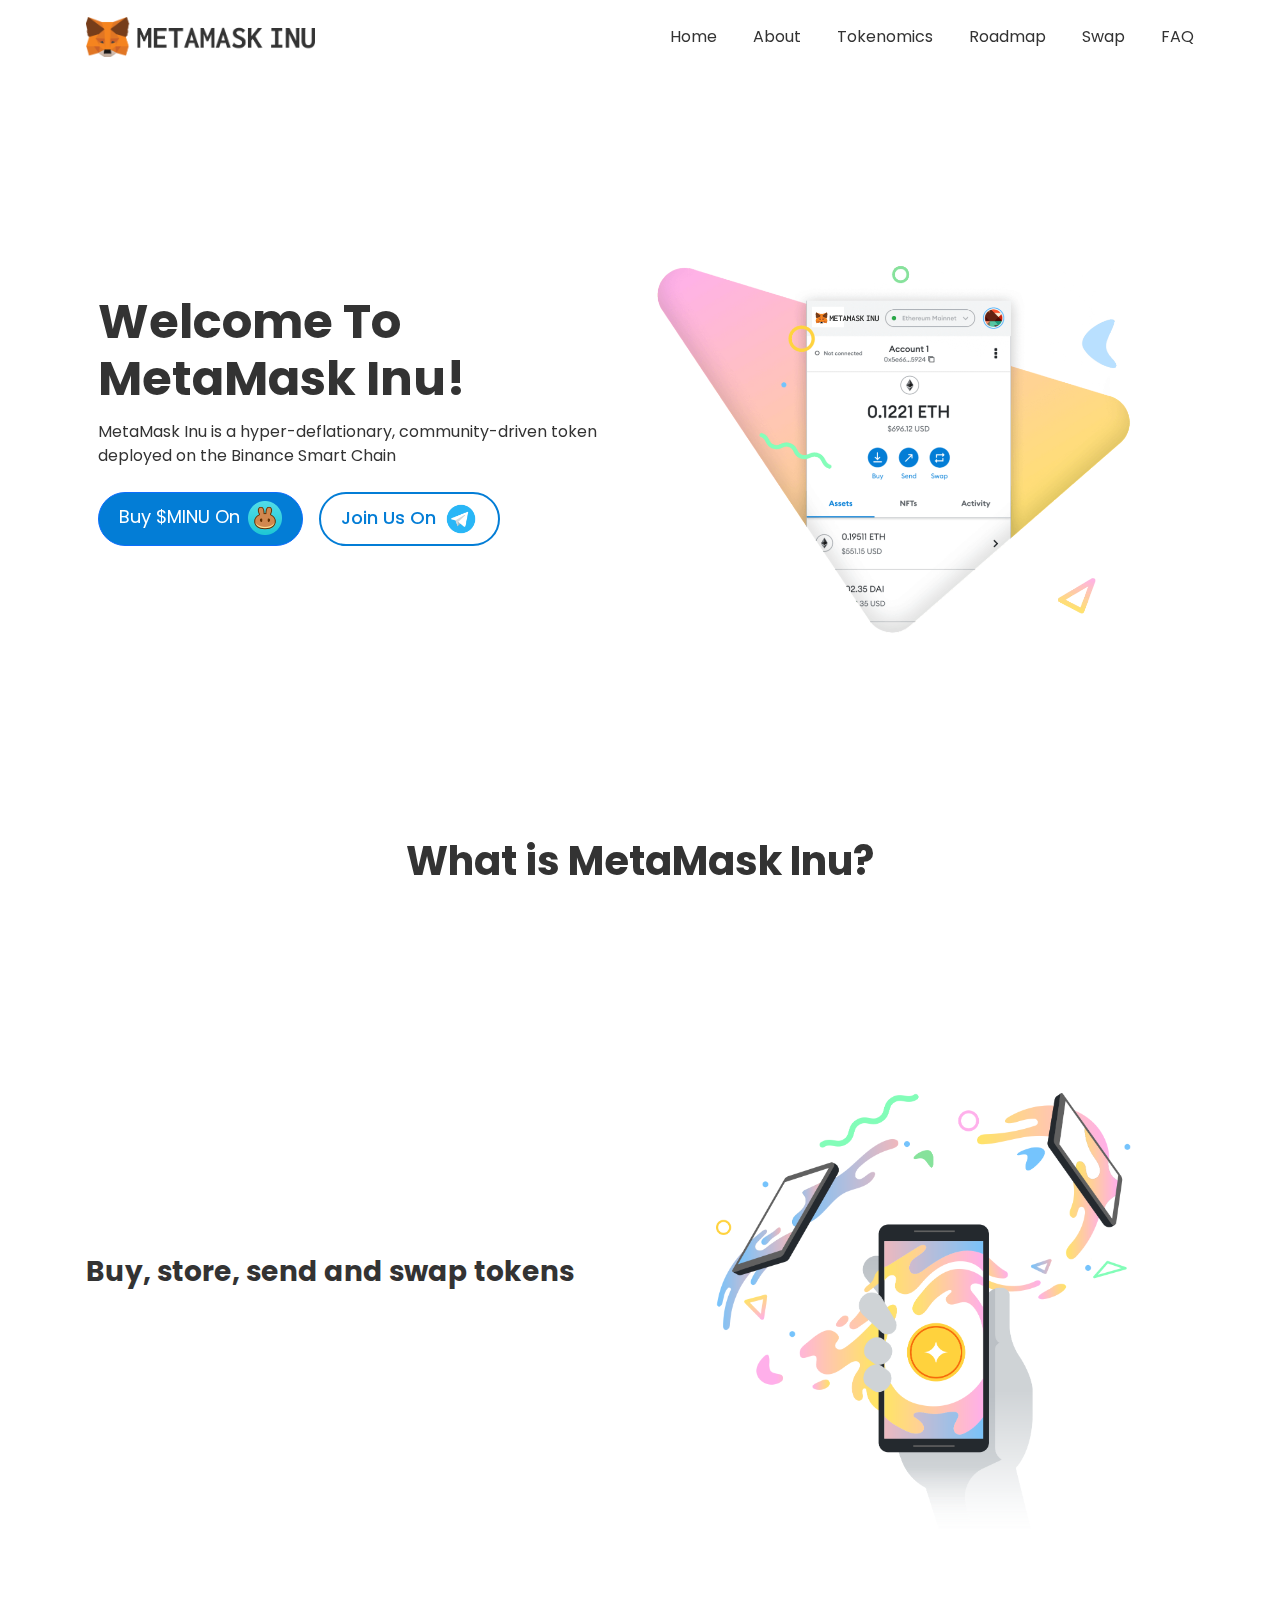
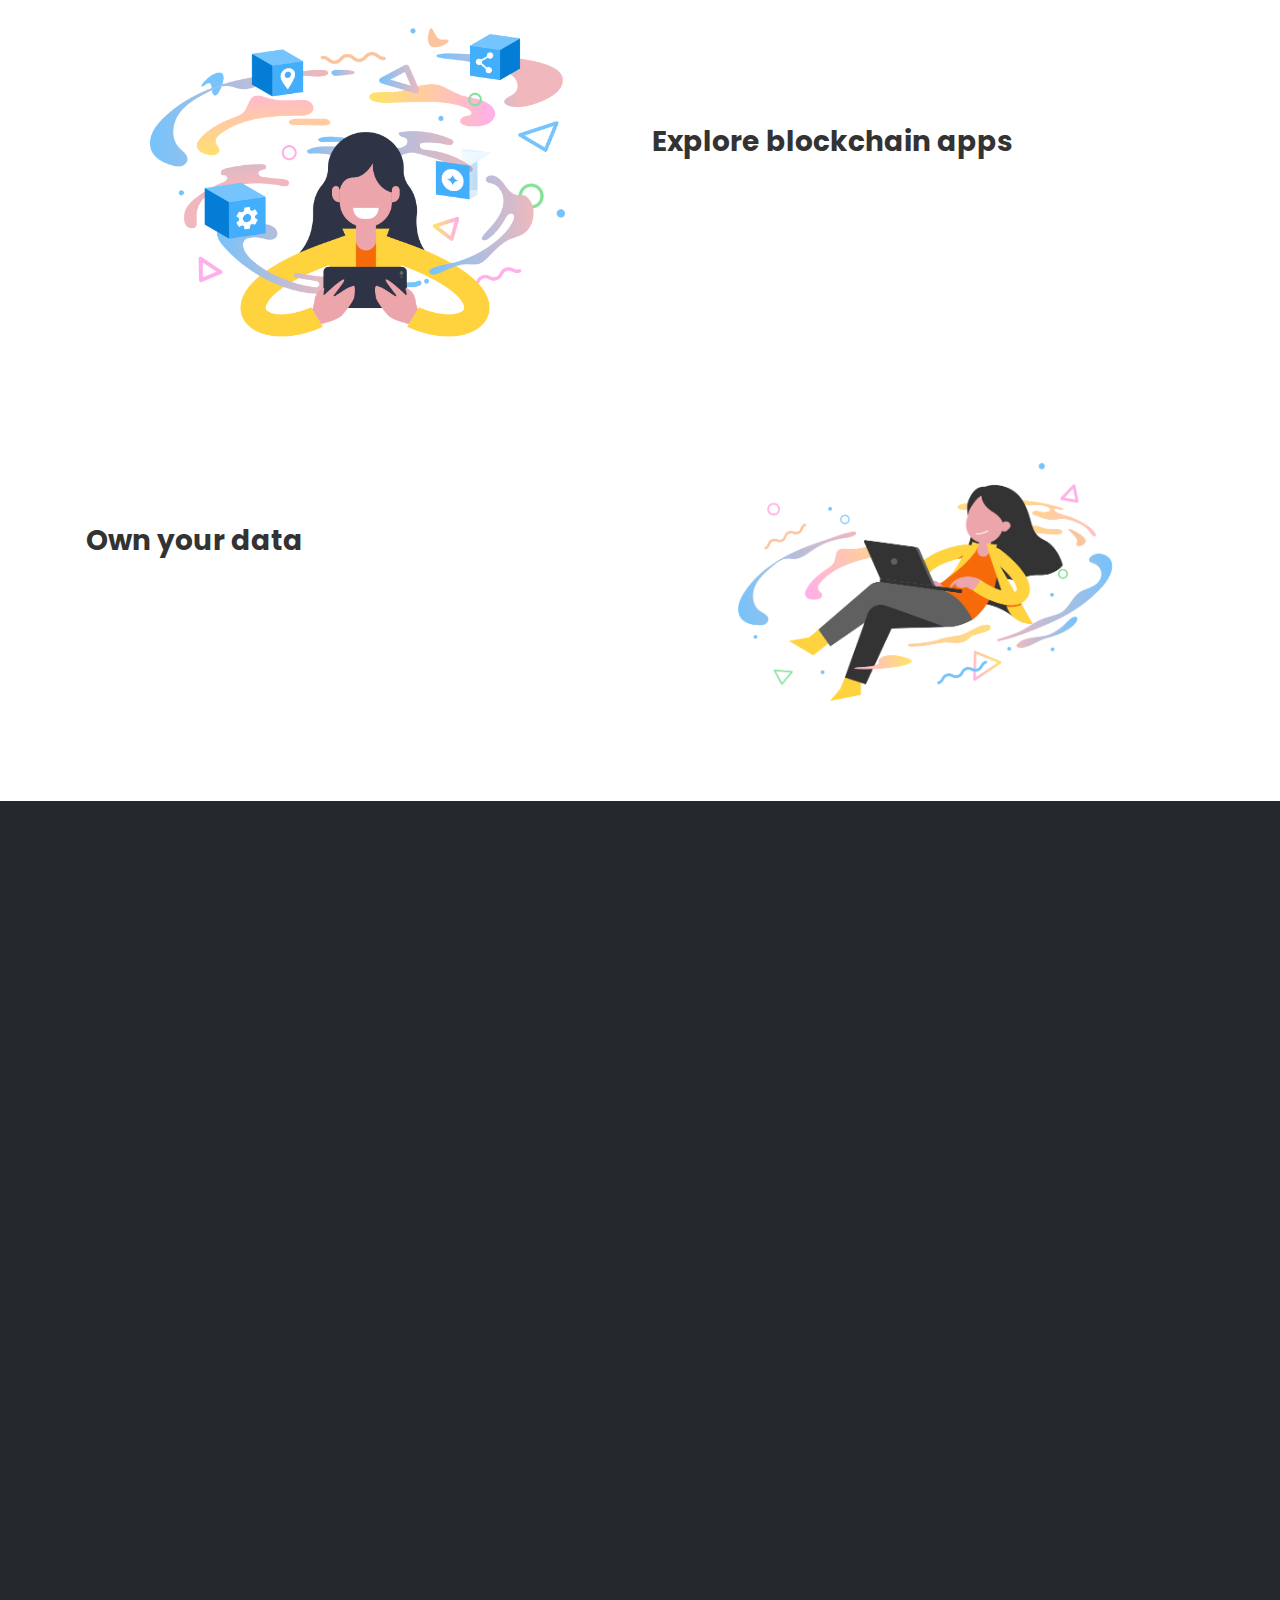
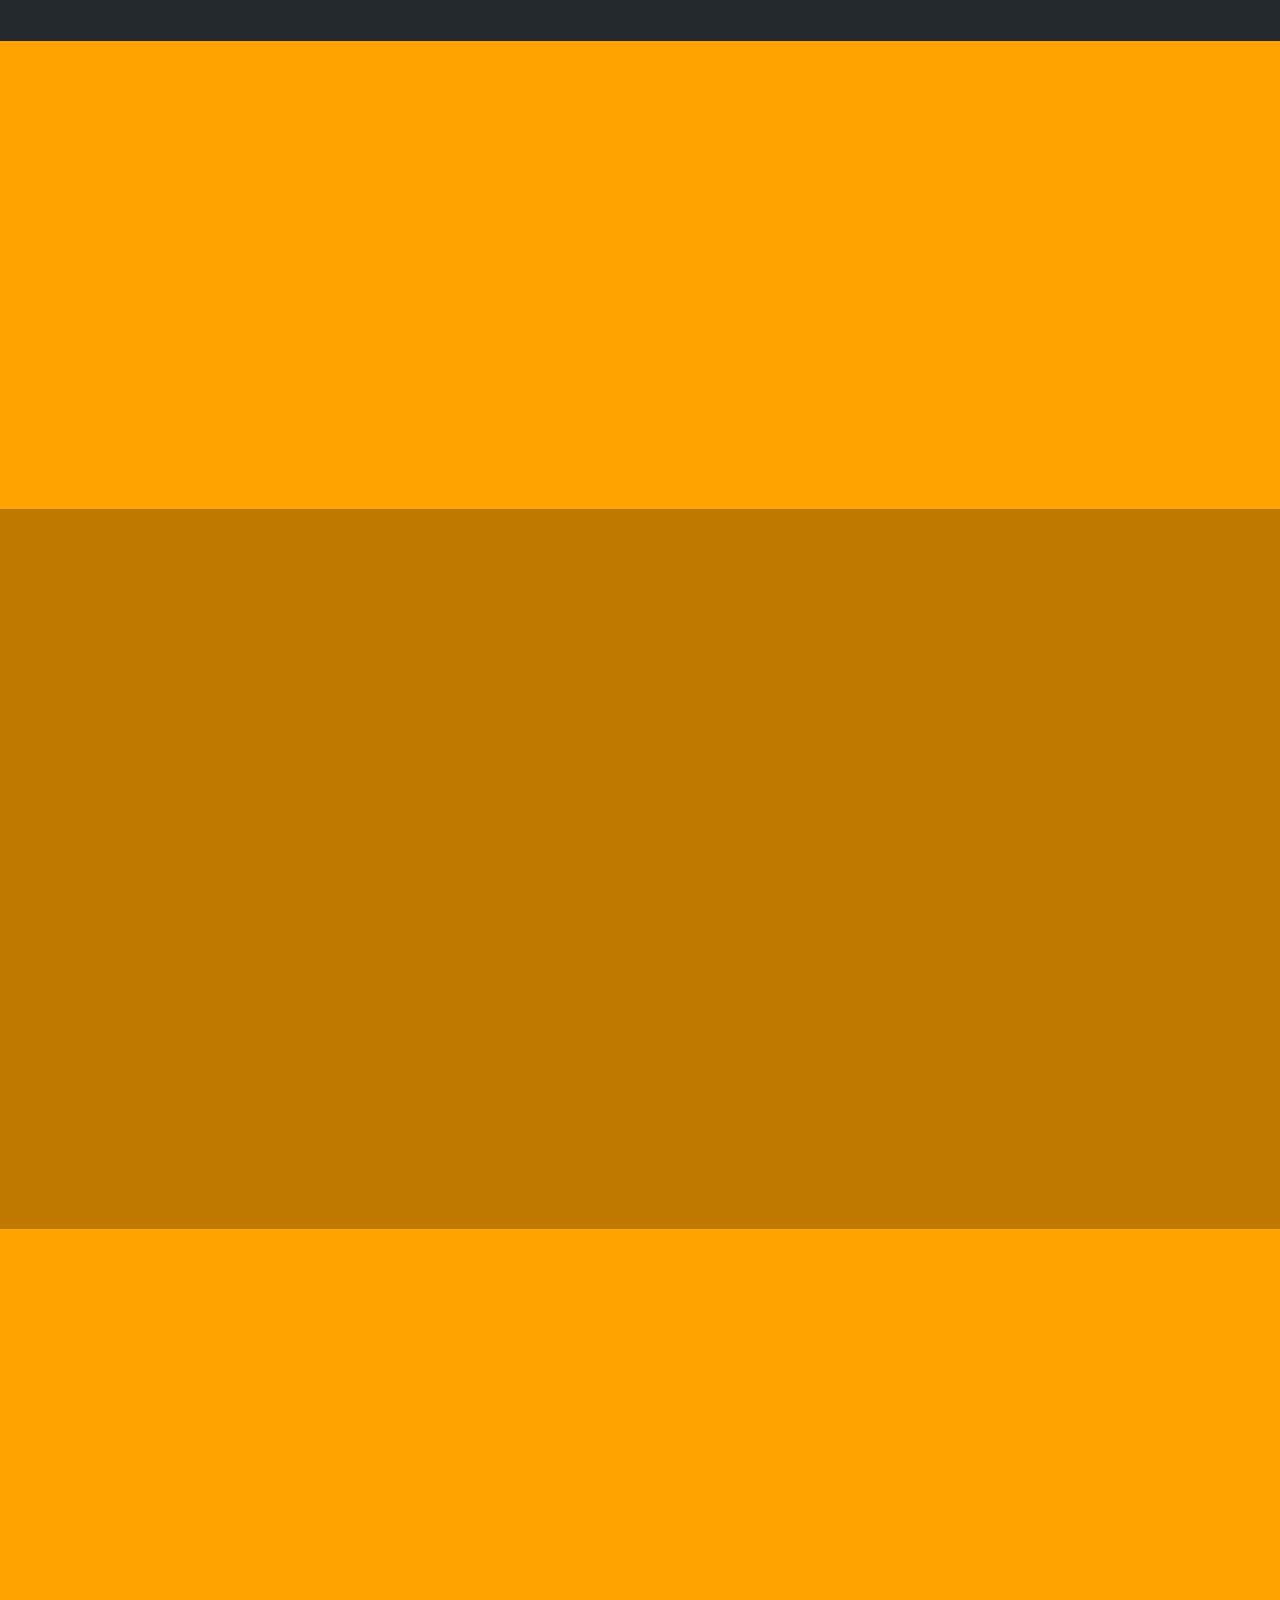
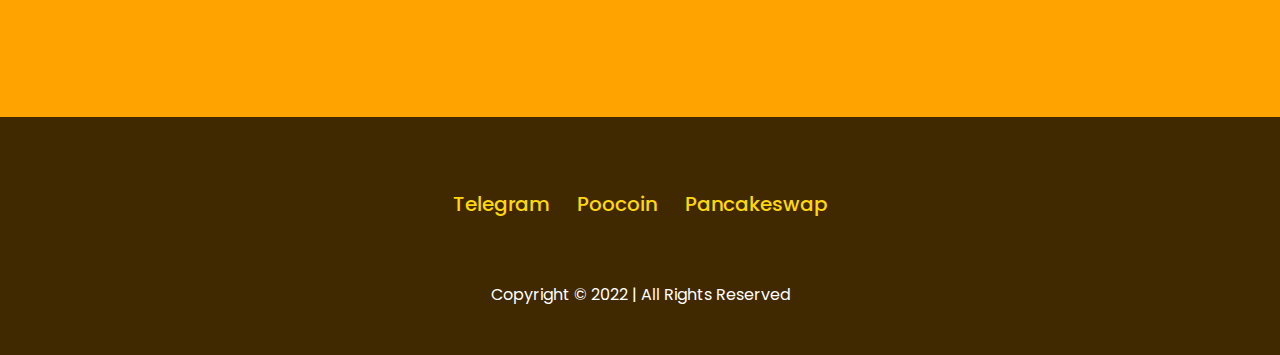
==== commit 8c48b375: "Update index2.html" ====
--- a/index2.html
+++ b/index2.html
@@ -1,22 +1,22 @@
 <!DOCTYPE html>
 <html lang="en" style="scroll-behavior: smooth;"><head>
-<title>Home Page | Metamask Inu</title>
+<title>Home Page | MetaMask Inu</title>
 <meta charset="utf-8">
 <meta name="viewport" content="width=device-width, initial-scale=1">
-<meta name="description" content="Metamask Inu is a hyper-deflationary, community-driven token deployed on the Binance Smart Chain through the BSC medium. It is community driven and backed by a strong team to deliver for investors with the goal of creating wealth and use case just by holding the token. To achieve this vision, a detailed roadmap is laid out and the liquidity is locked initially to grant investors confidence in this project.">
+<meta name="description" content="MetaMask Inu is a hyper-deflationary, community-driven token deployed on the Binance Smart Chain through the BSC medium. It is community driven and backed by a strong team to deliver for investors with the goal of creating wealth and use case just by holding the token. To achieve this vision, a detailed roadmap is laid out and the liquidity is locked initially to grant investors confidence in this project.">
 <meta name="keywords" content="metamaskinu,bitcoin,dogecoin,doge,defi,coinbase,coinmarketcap,coinmarket,bscscan,whitebit,coingecko,cryptocurrency,crypto,pancakeswap,dex,etherium,eth,btc">
-<meta property="og:title" content="Metamask Inu">
+<meta property="og:title" content="MetaMask Inu">
 <meta property="og:url" content="https://metamaskinu.site">
 <meta property="og:type" content="website">
-<meta property="og:description" content="Metamask Inu is a hyper-deflationary, community-driven token deployed on the Binance Smart Chain through the BSC medium. It is community driven and backed by a strong team to deliver for investors with the goal of creating wealth and use case just by holding the token. To achieve this vision, a detailed roadmap is laid out and the liquidity is locked initially to grant investors confidence in this project.">
+<meta property="og:description" content="MetaMask Inu is a hyper-deflationary, community-driven token deployed on the Binance Smart Chain through the BSC medium. It is community driven and backed by a strong team to deliver for investors with the goal of creating wealth and use case just by holding the token. To achieve this vision, a detailed roadmap is laid out and the liquidity is locked initially to grant investors confidence in this project.">
 <meta property="og:image" content="">
 <link rel="shortcut icon" type="image/png" href="/images/favicon.ico">
 <meta property="og:image:type" content="image/png">
 <meta property="og:image:width" content="840">
 <meta property="og:image:height" content="840">
 <meta name="twitter:card" content="summary_large_image">
-<meta name="twitter:description" content="Metamask Inu is a hyper-deflationary, community-driven token deployed on the Binance Smart Chain through the BSC medium. It is community driven and backed by a strong team to deliver for investors with the goal of creating wealth and use case just by holding the token. To achieve this vision, a detailed roadmap is laid out and the liquidity is locked initially to grant investors confidence in this project.">
-<meta name="twitter:title" content="Metamask Inu">
+<meta name="twitter:description" content="MetaMask Inu is a hyper-deflationary, community-driven token deployed on the Binance Smart Chain through the BSC medium. It is community driven and backed by a strong team to deliver for investors with the goal of creating wealth and use case just by holding the token. To achieve this vision, a detailed roadmap is laid out and the liquidity is locked initially to grant investors confidence in this project.">
+<meta name="twitter:title" content="MetaMask Inu">
 <meta name="twitter:site" content="@metamaskinu">
 <meta name="twitter:url" content="https://metamaskinu.site">
 <link rel="shortcut icon" href="/images/favicon.ico" type="image/x-icon">
@@ -168,7 +168,6 @@
 /* SECTION CLASS */
 
 .section{
-    background:transparent !important;
 }
 
 .section-container{
@@ -186,7 +185,6 @@
 /* ABOUT SECTION */
 
 .about-section{
-background:#FFA300;
 }
 
 .about-container{
@@ -207,7 +205,6 @@
 /* FEATURES SECTION */
 
 .features-section{
-background:#FFA300;
 }
 
 .features-container{
@@ -250,13 +247,18 @@
 font-weight:400;
     color: #FFFFFF;
 }
-
+    
+.features-container h3{
+font-size:1.75em;
+    font-weight:700;
+}
+    
 /* ---------------- */
 
 /* TOKENOMICS SECTION */
 
 .tokenomics-section{
-    background:#BF7900;
+    background:#24292E;
 }
 
 .tokenomics-container{
@@ -609,7 +611,7 @@
 
 <header>
 <nav class="navbar navbar-expand-lg navbar-dark" id="#home">
-<div class="container" data-aos="fade">
+<div class="container aos-init aos-animate" data-aos="fade">
 <a class="navbar-brand d-flex flex-row justify-content-center align-items-center" href="/">
     <img class="img-fluid me-2" src="images/metamask-logo-text-vertical.png" style="max-height:40px;">
 </a>
@@ -641,11 +643,11 @@
 <div class="hero-container container py-5 d-flex flex-column justify-content-center align-items-center">
 <div class="row w-100">
 
-<div data-aos="fade-right" class="col-12 col-lg-6 order-2 order-lg-1 d-flex flex-column justify-content-center">
-
-<h1 class="hero-title text-center text-lg-start"><span style="">Welcome To Metamask Inu!</span> </h1>
-
-<p class="hero-description mt-1 text-center text-lg-start">Metamask Inu is a hyper-deflationary, community-driven token deployed on the Binance Smart Chain</p>
+<div data-aos="fade-right" class="col-12 col-lg-6 order-2 order-lg-1 d-flex flex-column justify-content-center aos-init aos-animate">
+
+<h1 class="hero-title text-center text-lg-start"><span style="">Welcome To MetaMask Inu!</span> </h1>
+
+<p class="hero-description mt-1 text-center text-lg-start">MetaMask Inu is a hyper-deflationary, community-driven token deployed on the Binance Smart Chain</p>
 <div class="d-flex flex-column flex-sm-row mt-2 mb-2 mb-lg-0 justify-content-center justify-content-lg-start ">
 <a type="button" class="buy-button btn btn-primary me-sm-3 mb-3 mb-sm-0" href="https://pancakeswap.finance/swap?outputCurrency=0x6927874e3b90ca69a0cc5d34b38bdbfc0a4aeaba" target="_blank" style="">Buy $MINU On<img class="ms-2" width="34px" src="images/image-1.png"></a>
 <a type="button" class="telegram-button btn btn-primary " href="https://t.me/FartInu" target="_blank" style="">Join Us On<img class="ms-2" width="34px" src="images/image-3.png"></a>
@@ -654,7 +656,7 @@
 
 </div><div class="col-hero-image  col-12 col-lg-6 order-1 order-lg-2 d-flex flex-column justify-content-center align-items-center py-5" style="position:relative;">
 
-<div class="hero-img-wrapper w-100" data-aos="fade-left"><img class="hero-img hero-image img-fluid w-100" src="images/image-4.png" style="background:transparent !important;"></div>
+<div class="hero-img-wrapper w-100 aos-init aos-animate" data-aos="fade-left"><img class="hero-img hero-image img-fluid w-100" src="images/image-4.png" style="background:transparent !important;"></div>
 
 
 
@@ -666,11 +668,11 @@
 
 <section id="about" class="section about-section">
 <div class="section-container about-container container py-5">
-<h2 class="section-title about-title mt-4 text-center" data-aos="fade" style="">What is Metamask Inu?</h2>
-
-<div class="row mt-5">
+<h2 class="section-title about-title mt-4 text-center aos-init aos-animate" data-aos="fade" style="">What is MetaMask Inu?</h2>
+
+<div class="row mt-4">
 <div class="col-12 text-center">
-<p class="section-description about-description" data-aos="fade">Metamask Inu is a hyper-deflationary, community-driven token deployed on the Binance Smart Chain through the BSC medium. It is community driven and backed by a strong team to deliver for investors with the goal of creating wealth and use case just by holding the token. To achieve this vision, a detailed roadmap is laid out and the liquidity is locked initially to grant investors confidence in this project.</p>
+<p class="section-description about-description aos-init aos-animate" data-aos="fade">MetaMask Inu is a hyper-deflationary, community-driven token deployed on the Binance Smart Chain through the BSC medium. It is community driven and backed by a strong team to deliver for investors with the goal of creating wealth and use case just by holding the token. To achieve this vision, a detailed roadmap is laid out and the liquidity is locked initially to grant investors confidence in this project.</p>
     
 </div>
 </div>
@@ -678,45 +680,38 @@
 </section>
 <section id="features" class="section features-section pt-5">
 <div class="section-container features-container container py-5">
-<h2 class="d-none section-title tokenomics-title text-center" data-aos="fade" style="">Features</h2><div class="row mt-5 mb-4">
-
-<div class="col-12 col-lg-4 mb-4">
-<div class="tax-card h-100 d-flex flex-column justify-content-center align-items-center px-4 py-5 mx-auto" data-aos="fade" style="border:0; background-color: rgb(255, 215, 13);
-    background-image: linear-gradient(
--234deg
-, rgba(255, 215, 13, 0.855) 0%, rgba(255, 215, 13, 0.796) 100%);
-    /*box-shadow: 0 0 12px rgb(255 215 13 / 64%);*/">
-<img class="img-fluid mb-4" src="images/community-driven.png" style="max-height:100px;">
-<span class="tax-title-2 text-center mb-3">Community Driven</span><span class="tax-description text-center">Community focused and fair launched. The future of the project will depend on the community.</span>
-</div>
-</div>
-
-
-<div class="col-12 col-lg-4 mb-4">
-<div class="tax-card h-100 d-flex flex-column justify-content-center align-items-center px-4 py-5 mx-auto" data-aos="fade" style="border:0; background-color: rgb(255, 101, 13);
-    background-image: linear-gradient(
--234deg
-, rgba(255, 101, 13, 0.855) 0%, rgba(255, 101, 13, 0.796) 100%);
-    /*box-shadow: 0 0 12px rgb(255 215 13 / 64%);*/">
-<img class="img-fluid mb-4" src="images/lp-lock.png" style="max-height:100px;">
-<span class="tax-title-2 text-center mb-2">Secured By Design</span><span class="tax-description text-center ">Initial Liquidity Provided will be locked. This ensures that the project will not be rug-pulled.</span>
-</div>
-</div><div class="col-12 col-lg-4 mb-4">
-<div class="tax-card h-100 d-flex flex-column justify-content-center align-items-center px-4 py-5 mx-auto" data-aos="fade" style="border:0; background-color: rgb(167, 157, 168);
-    background-image: linear-gradient(
--234deg
-, rgba(255, 97, 106, 0.855) 0%, rgba(255, 97, 106, 0.796) 100%);
-    /*box-shadow: 0 0 12px rgb(255 215 13 / 64%);*/">
-<img class="p-1 img-fluid mb-4 " src="images/anti-whale.png" style="max-height:100px;">
-<span class="tax-title-2 text-center mb-2">Safe and Whale-Proof</span><span class="tax-description text-center">Sells are restricted to less than 2% of the total supply to reduce swing-trading and break whales' control.</span>
-</div>
-</div>
-
-    
-
-
-
-
+<h2 class="d-none section-title tokenomics-title text-center aos-init aos-animate" data-aos="fade" style="">Features</h2><div class="row mt-4 py-4"><div class="col-12 col-lg-6 order-lg-2 d-flex flex-column justify-content-center align-items-center">
+<img class="img-fluid" src="images/wallet-illo.png" width="415px">
+    
+</div>
+
+<div class="col-12 col-lg-6 d-flex flex-column justify-content-center align-items-center"><h3 class="my-3 mt-4 w-100 text-center text-lg-start section-item-title features-item-title aos-init aos-animate">Buy, store, send and swap tokens</h3>
+
+<p class="text-center text-lg-start section-item-description features-item-description aos-init aos-animate" style="" data-aos="fade">Available as a browser extension and as a mobile app, MetaMask Inu equips you with a key vault, secure login, token wallet, and token exchange—everything you need to manage your digital assets.</p>
+    
+</div>
+</div>
+
+<div class="row mt-5 py-4"><div class="col-12 col-lg-6 order-lg-1 d-flex flex-column justify-content-center align-items-center">
+<img class="img-fluid" src="images/Explore-illo.png" width="415px">
+    
+</div>
+
+<div class="col-12 col-lg-6 order-lg-2 d-flex flex-column justify-content-center align-items-center"><h3 class="my-3 mt-4 w-100 text-center text-lg-start section-item-title features-item-title aos-init aos-animate">Explore blockchain apps</h3>
+
+<p class="text-center text-lg-start section-item-description features-item-description aos-init aos-animate" style="" data-aos="fade">MetaMask Inu provides the simplest yet most secure way to connect to blockchain-based applications. You are always in control when interacting on the new decentralized web.</p>
+    
+</div>
+</div><div class="row mt-5 py-4"><div class="col-12 col-lg-6 order-lg-2 d-flex flex-column justify-content-center align-items-center">
+<img class="img-fluid" src="images/Browse-illo.png" width="415px">
+    
+</div>
+
+<div class="col-12 col-lg-6 d-flex flex-column justify-content-center align-items-center"><h3 class="my-3 mt-4 w-100 text-center text-lg-start section-item-title features-item-title aos-init aos-animate">Own your data</h3>
+
+<p class="text-center text-lg-start section-item-description features-item-description aos-init aos-animate" style="" data-aos="fade">MetaMask Inu generates passwords and keys on your device, so only you have access to your accounts and data. You always choose what to share and what to keep private.</p>
+    
+</div>
 </div>
 
 </div>
@@ -724,17 +719,17 @@
 
 <section id="tokenomics" class="section tokenomics-section">
 <div class="section-container tokenomics-container container py-5">
-<h2 class="mt-4 section-title tokenomics-title text-center" data-aos="fade" style="">TOKENOMICS</h2>
+<h2 class="mt-4 section-title tokenomics-title text-center aos-init aos-animate" data-aos="fade" style="">Tokenomics</h2>
 <div class="row">
 <div class="col-12">
-                       <table class="table table-striped tokenomics-info-table mt-5 mb-4 mx-auto" data-aos="fade">
+                       <table class="table table-striped tokenomics-info-table mt-5 mb-4 mx-auto aos-init aos-animate" data-aos="fade">
 					<tbody><tr>
 						<td style="font-weight:500;">Token Name</td>
-						<td style="font-weight:300;text-align: right;">Cheetoge Inu</td>
+						<td style="font-weight:300;text-align: right;">MetaMask Inu</td>
 					</tr>
 					<tr>
 						<td style="font-weight:500;">Token Ticker</td>
-						<td style="font-weight:300;white-space:nowrap;text-align: right;">$CHEETOGE</td>
+						<td style="font-weight:300;white-space:nowrap;text-align: right;">$MINU</td>
 					</tr><tr>
 						<td style="font-weight:500;">Token Network</td>
 						<td style="font-weight:300;white-space:nowrap;text-align: right;">Binance Smart Chain</td>
@@ -742,7 +737,7 @@
 
 					<tr>
 						<td style="font-weight:500;">Total Supply</td>
-						<td style="font-weight:300;text-align: right;">1,000,000,000 $CHEETOGE</td>
+						<td style="font-weight:300;text-align: right;">1,000,000,000 $MINU</td>
 					</tr>
 					
 				</tbody></table>
@@ -754,20 +749,12 @@
 
 
 <div class="col-12 col-lg-4 ms-auto mb-4">
-<div class="tax-card h-100 d-flex flex-column justify-content-center align-items-center px-4 py-5 mx-auto" data-aos="fade" style="border:0; background-color: rgb(255, 215, 13);
-    background-image: linear-gradient(
--234deg
-, rgba(255, 215, 13, 0.855) 0%, rgba(255, 215, 13, 0.796) 100%);
-    /*box-shadow: 0 0 12px rgb(255 215 13 / 64%);*/">
+<div class="tax-card h-100 d-flex flex-column justify-content-center align-items-center px-4 py-5 mx-auto aos-init aos-animate" data-aos="fade" style="">
 <span class="tax-title text-center mb-3">4%</span>
 <span class="tax-title-2 text-center mb-3">Liquidity Pool</span><span class="tax-description text-center">4% of every transaction is transformed into liquidity. It's automatic and helps create a price floor.</span>
 </div>
 </div><div class="col-12 col-lg-4 me-auto mb-4">
-<div class="tax-card h-100 d-flex flex-column justify-content-center align-items-center px-4 py-5 mx-auto" data-aos="fade" style="border:0; background-color: rgb(255, 101, 13);
-    background-image: linear-gradient(
--234deg
-, rgba(255, 101, 13, 0.855) 0%, rgba(255, 101, 13, 0.796) 100%);
-    /*box-shadow: 0 0 12px rgb(255 215 13 / 64%);*/">
+<div class="tax-card h-100 d-flex flex-column justify-content-center align-items-center px-4 py-5 mx-auto aos-init aos-animate" data-aos="fade" style="">
 <span class="tax-title text-center mb-3">4%</span>
 <span class="tax-title-2 text-center mb-3">Marketing</span><span class="tax-description text-center">4% of every transaction is taken and will be used for enhancements, operations, and marketing of the project.</span>
 </div>
@@ -783,11 +770,11 @@
 <section id="roadmap" class="section roadmap-section">
 <div class="section-container roadmap-container container py-5">
 <div class="text-center">
-<h2 class="section-title roadmap-title mt-4" data-aos="fade" style="">ROADMAP</h2>
+<h2 class="section-title roadmap-title mt-4 aos-init" data-aos="fade" style="">ROADMAP</h2>
 <div class="row mt-5 mb-4">
 <div class="col-12 col-lg-4 text-center py-3">
 <h4 data-aos="fade" class="aos-init">PHASE 1</h4>
-<ul class="list-unstyled text-small text-center mt-3" data-aos="fade">
+<ul class="list-unstyled text-small text-center mt-3 aos-init" data-aos="fade">
 <li>Telegram and Twitter Launch<svg class="ms-2" xmlns="http://www.w3.org/2000/svg" width="16" height="16" viewBox="0 0 24 24"><path fill="#FFD70D" d="M12 2c5.514 0 10 4.486 10 10s-4.486 10-10 10-10-4.486-10-10 4.486-10 10-10zm0-2c-6.627 0-12 5.373-12 12s5.373 12 12 12 12-5.373 12-12-5.373-12-12-12zm6.25 8.891l-1.421-1.409-6.105 6.218-3.078-2.937-1.396 1.436 4.5 4.319 7.5-7.627z"></path></svg></li>
 <li>Initial Marketing Campaign<svg class="ms-2" xmlns="http://www.w3.org/2000/svg" width="16" height="16" viewBox="0 0 24 24"><path fill="#FFD70D" d="M12 2c5.514 0 10 4.486 10 10s-4.486 10-10 10-10-4.486-10-10 4.486-10 10-10zm0-2c-6.627 0-12 5.373-12 12s5.373 12 12 12 12-5.373 12-12-5.373-12-12-12zm6.25 8.891l-1.421-1.409-6.105 6.218-3.078-2.937-1.396 1.436 4.5 4.319 7.5-7.627z"></path></svg></li>
 <li>Pancakeswap Fair Launch<svg class="ms-2" xmlns="http://www.w3.org/2000/svg" width="16" height="16" viewBox="0 0 24 24"><path fill="#FFD70D" d="M12 2c5.514 0 10 4.486 10 10s-4.486 10-10 10-10-4.486-10-10 4.486-10 10-10zm0-2c-6.627 0-12 5.373-12 12s5.373 12 12 12 12-5.373 12-12-5.373-12-12-12zm6.25 8.891l-1.421-1.409-6.105 6.218-3.078-2.937-1.396 1.436 4.5 4.319 7.5-7.627z"></path></svg></li>
@@ -797,7 +784,7 @@
 </div>
 <div class="col-12 col-lg-4 text-center py-3">
 <h4 data-aos="fade" class="aos-init">PHASE 2</h4>
-<ul class="list-unstyled text-small text-center mt-3" data-aos="fade">
+<ul class="list-unstyled text-small text-center mt-3 aos-init" data-aos="fade">
 <li>Community Shilling</li>
 <li>Coin Listing Sites</li>
 <li>Telegram and Twitter Calls</li>
@@ -807,7 +794,7 @@
 </div>
 <div class="col-12 col-lg-4 text-center py-3">
 <h4 data-aos="fade" class="aos-init">PHASE 3</h4>
-<ul class="list-unstyled text-small text-center mt-3" data-aos="fade">
+<ul class="list-unstyled text-small text-center mt-3 aos-init" data-aos="fade">
 <li>Merchandise Launch</li>
 <li>Staking Platform Launch</li>
 <li>Swap Platform Launch</li>
@@ -832,11 +819,11 @@
 </div>
 </section><section id="swap" class="section swap-section">
 <div class="section-container swap-container container py-5">
-<h2 class="mt-4 section-title swap-title text-center" data-aos="fade" style="">BUY $CHEETOGE</h2>
+<h2 class="mt-4 section-title swap-title text-center aos-init" data-aos="fade" style="">BUY $CHEETOGE</h2>
 
 <div class="row mt-5 mb-4">
 
-    <div class="col-12"><iframe class="d-block mx-auto" src="https://poocoin.app/embed-swap?outputCurrency=0x57bfa80a1d992a1ac83da0ea081d9273c7705e5e" height="480" style="border-radius:12px;max-width:400px;width:100%;" data-aos="fade"></iframe></div>
+    <div class="col-12"><iframe class="d-block mx-auto aos-init" src="https://poocoin.app/embed-swap?outputCurrency=0x57bfa80a1d992a1ac83da0ea081d9273c7705e5e" height="480" style="border-radius:12px;max-width:400px;width:100%;" data-aos="fade"></iframe></div>
 
 
 	
@@ -849,24 +836,24 @@
 
 <section id="faq" class="section faq-section">
 <div class="section-container faq-container container py-5">
-<h2 class="mt-4 section-title faq-title text-center" data-aos="fade" style="">FAQ</h2>
+<h2 class="mt-4 section-title faq-title text-center aos-init" data-aos="fade" style="">FAQ</h2>
 
 <div class="row mb-4 mt-5">
 
-<div class="col-12" data-aos="fade">
+<div class="col-12 aos-init" data-aos="fade">
 <div class="accordion" id="accordionPanelsStayOpenExample">
   <div class="accordion-item">
     <h2 class="accordion-header" id="panelsStayOpen-headingOne">
-      <button class="accordion-button collapsed" type="button" data-bs-toggle="collapse" data-bs-target="#panelsStayOpen-collapseOne" aria-expanded="false" aria-controls="panelsStayOpen-collapseOne">What is Metamask Inu?</button>
+      <button class="accordion-button collapsed" type="button" data-bs-toggle="collapse" data-bs-target="#panelsStayOpen-collapseOne" aria-expanded="false" aria-controls="panelsStayOpen-collapseOne">What is MetaMask Inu?</button>
     </h2>
     <div id="panelsStayOpen-collapseOne" class="accordion-collapse collapse" aria-labelledby="panelsStayOpen-headingOne" style="">
-      <div class="accordion-body">Metamask Inu is a hyper-deflationary, community-driven token deployed on the Binance Smart Chain through the BSC medium. It is community driven and backed by a strong team to deliver for investors with the goal of creating wealth and use case just by holding the token. To achieve this vision, a detailed roadmap is laid out and the liquidity is locked initially to grant investors confidence in this project.
+      <div class="accordion-body">MetaMask Inu is a hyper-deflationary, community-driven token deployed on the Binance Smart Chain through the BSC medium. It is community driven and backed by a strong team to deliver for investors with the goal of creating wealth and use case just by holding the token. To achieve this vision, a detailed roadmap is laid out and the liquidity is locked initially to grant investors confidence in this project.
 </div>
     </div>
   </div>
   <div class="accordion-item">
     <h2 class="accordion-header" id="panelsStayOpen-headingTwo">
-      <button class="accordion-button collapsed" type="button" data-bs-toggle="collapse" data-bs-target="#panelsStayOpen-collapseTwo" aria-expanded="false" aria-controls="panelsStayOpen-collapseTwo">When was Metamask Inu fairlaunched?</button>
+      <button class="accordion-button collapsed" type="button" data-bs-toggle="collapse" data-bs-target="#panelsStayOpen-collapseTwo" aria-expanded="false" aria-controls="panelsStayOpen-collapseTwo">When was MetaMask Inu fairlaunched?</button>
     </h2>
     <div id="panelsStayOpen-collapseTwo" class="accordion-collapse collapse" aria-labelledby="panelsStayOpen-headingTwo" style="">
       <div class="accordion-body">
@@ -978,4 +965,5 @@
 
 
 
+
 </body></html>
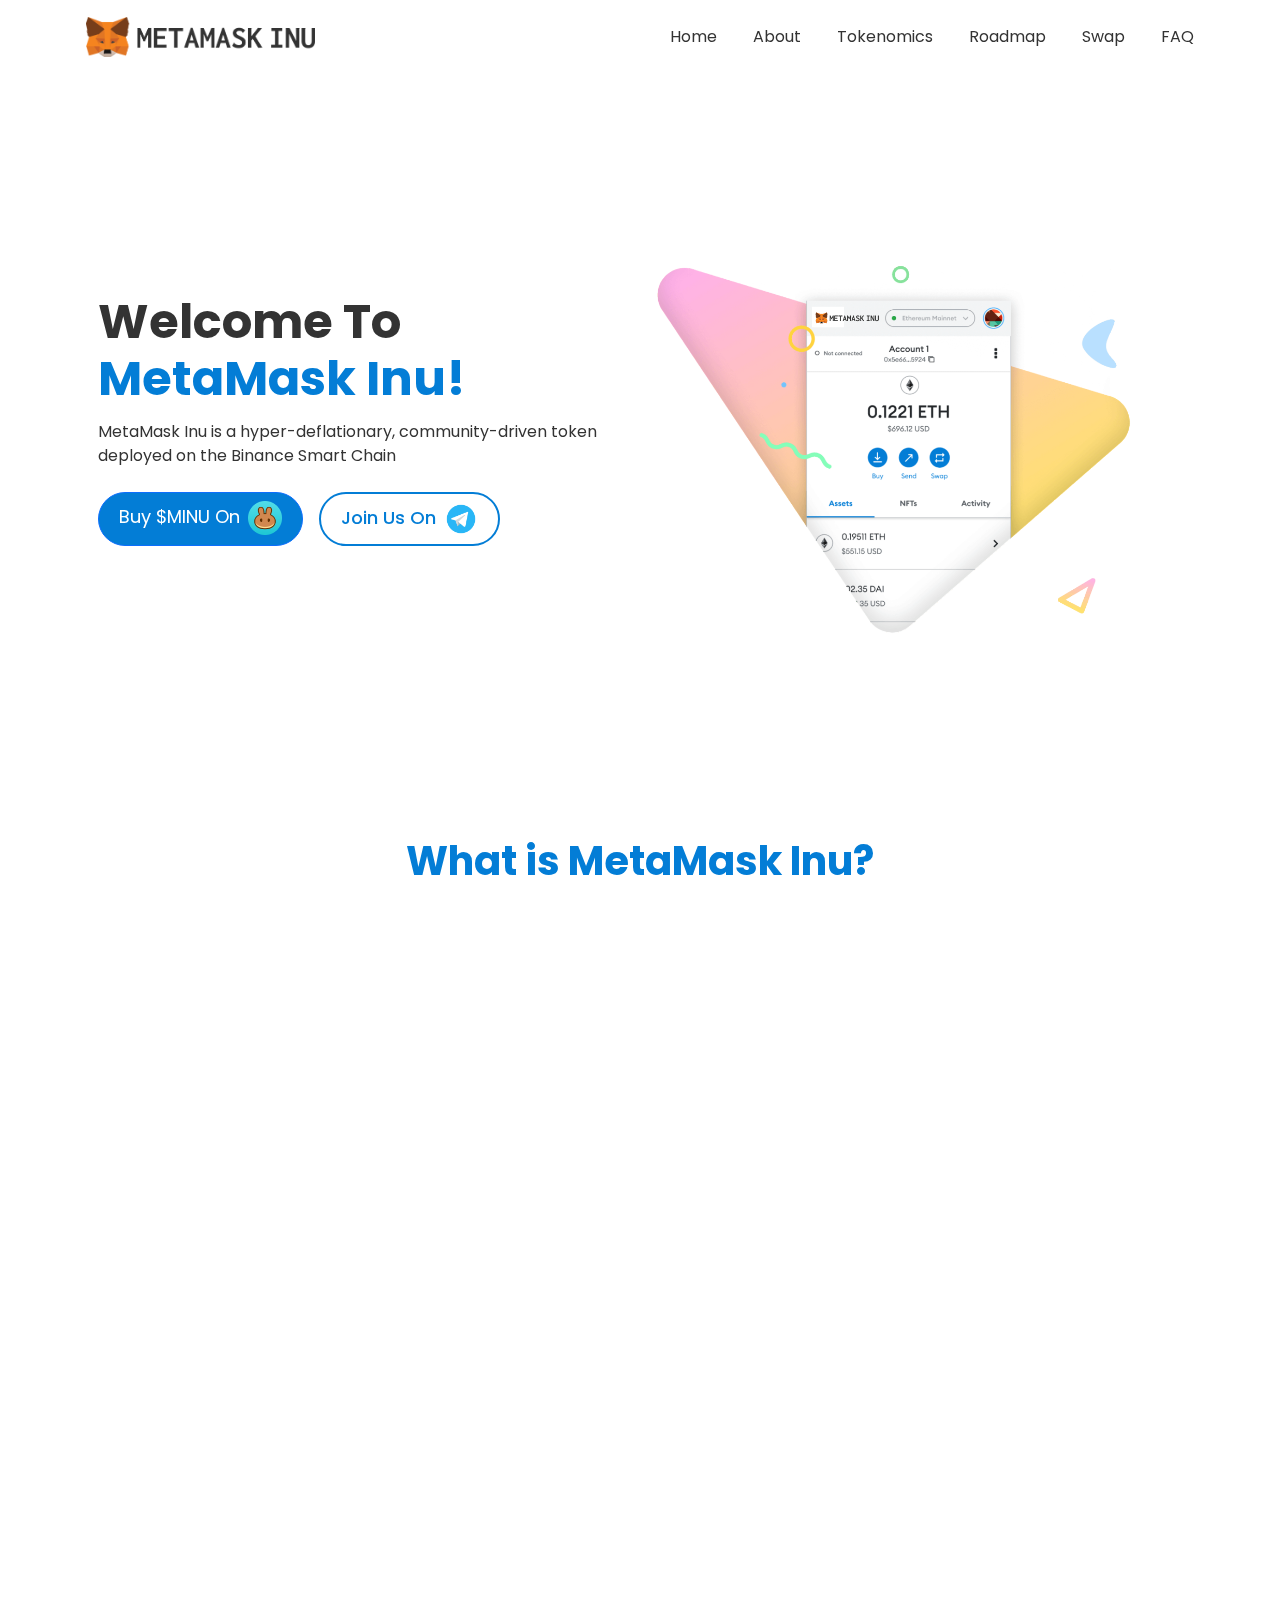
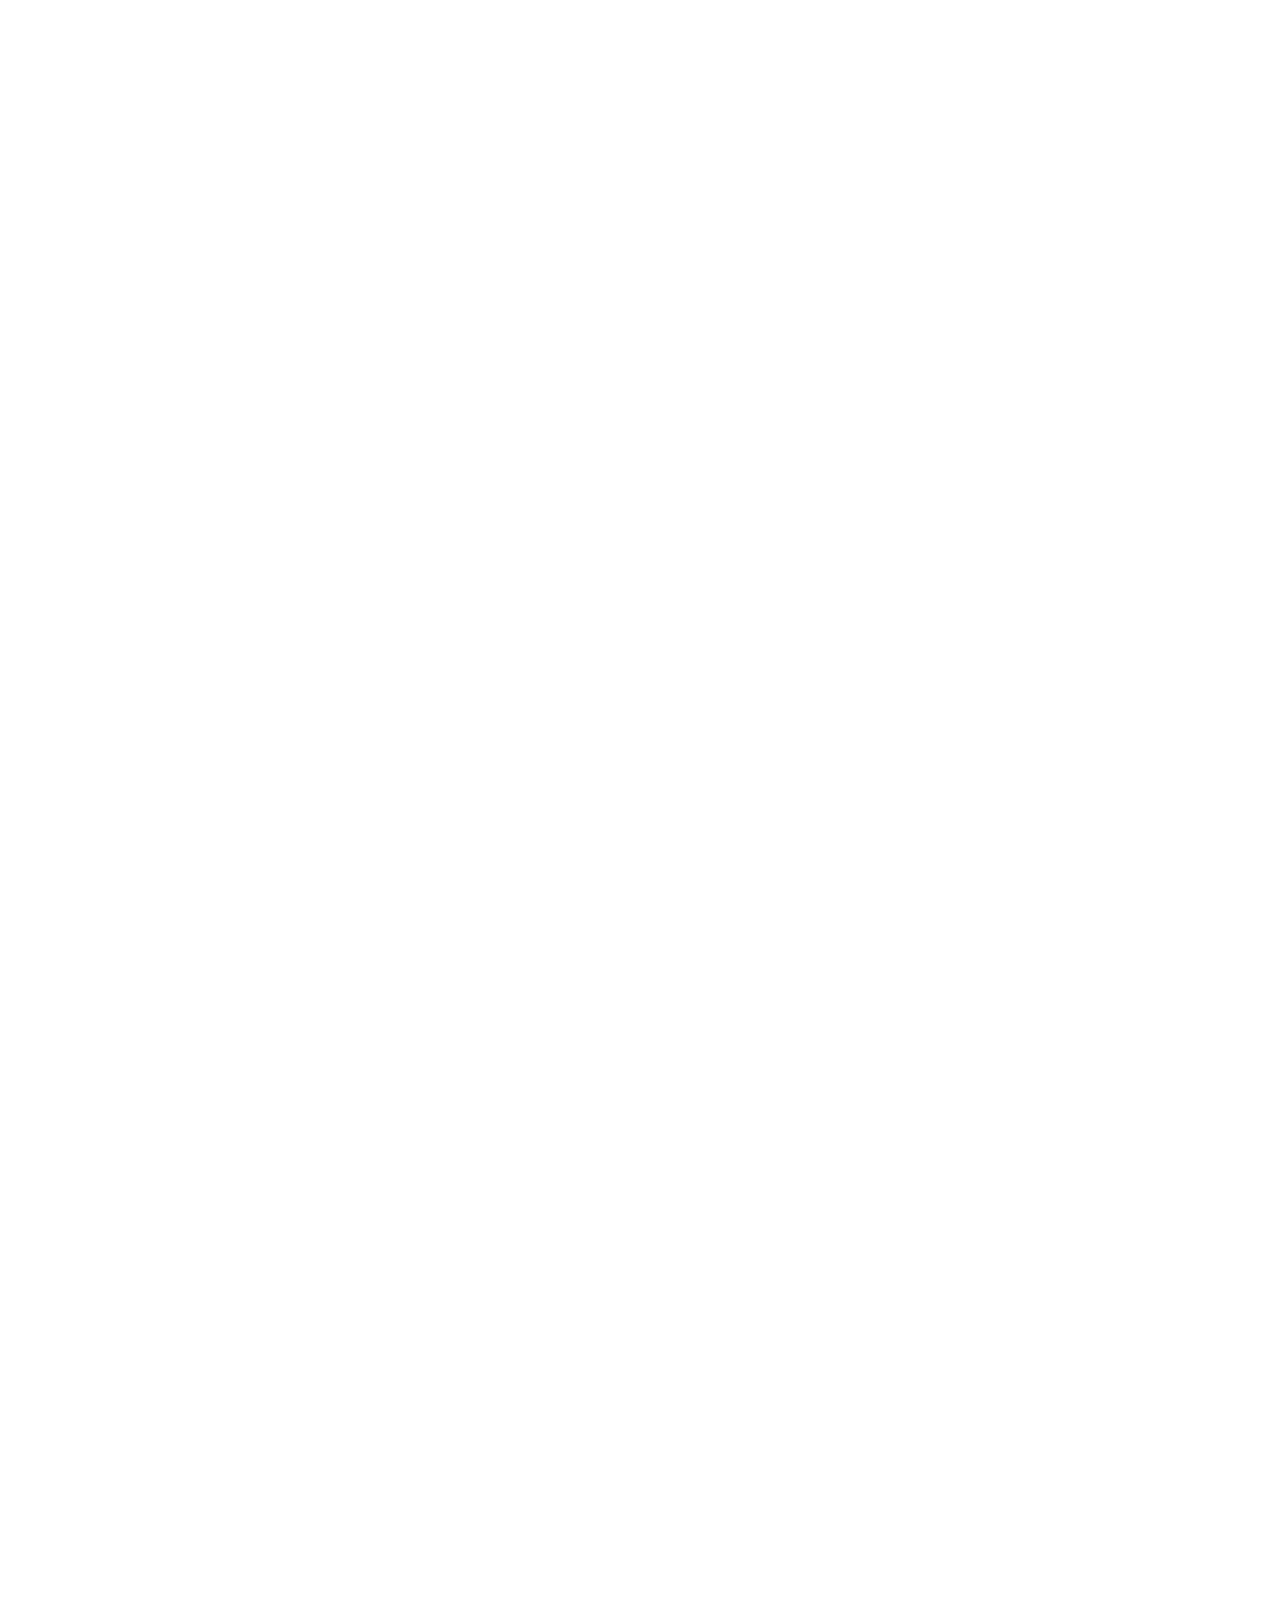
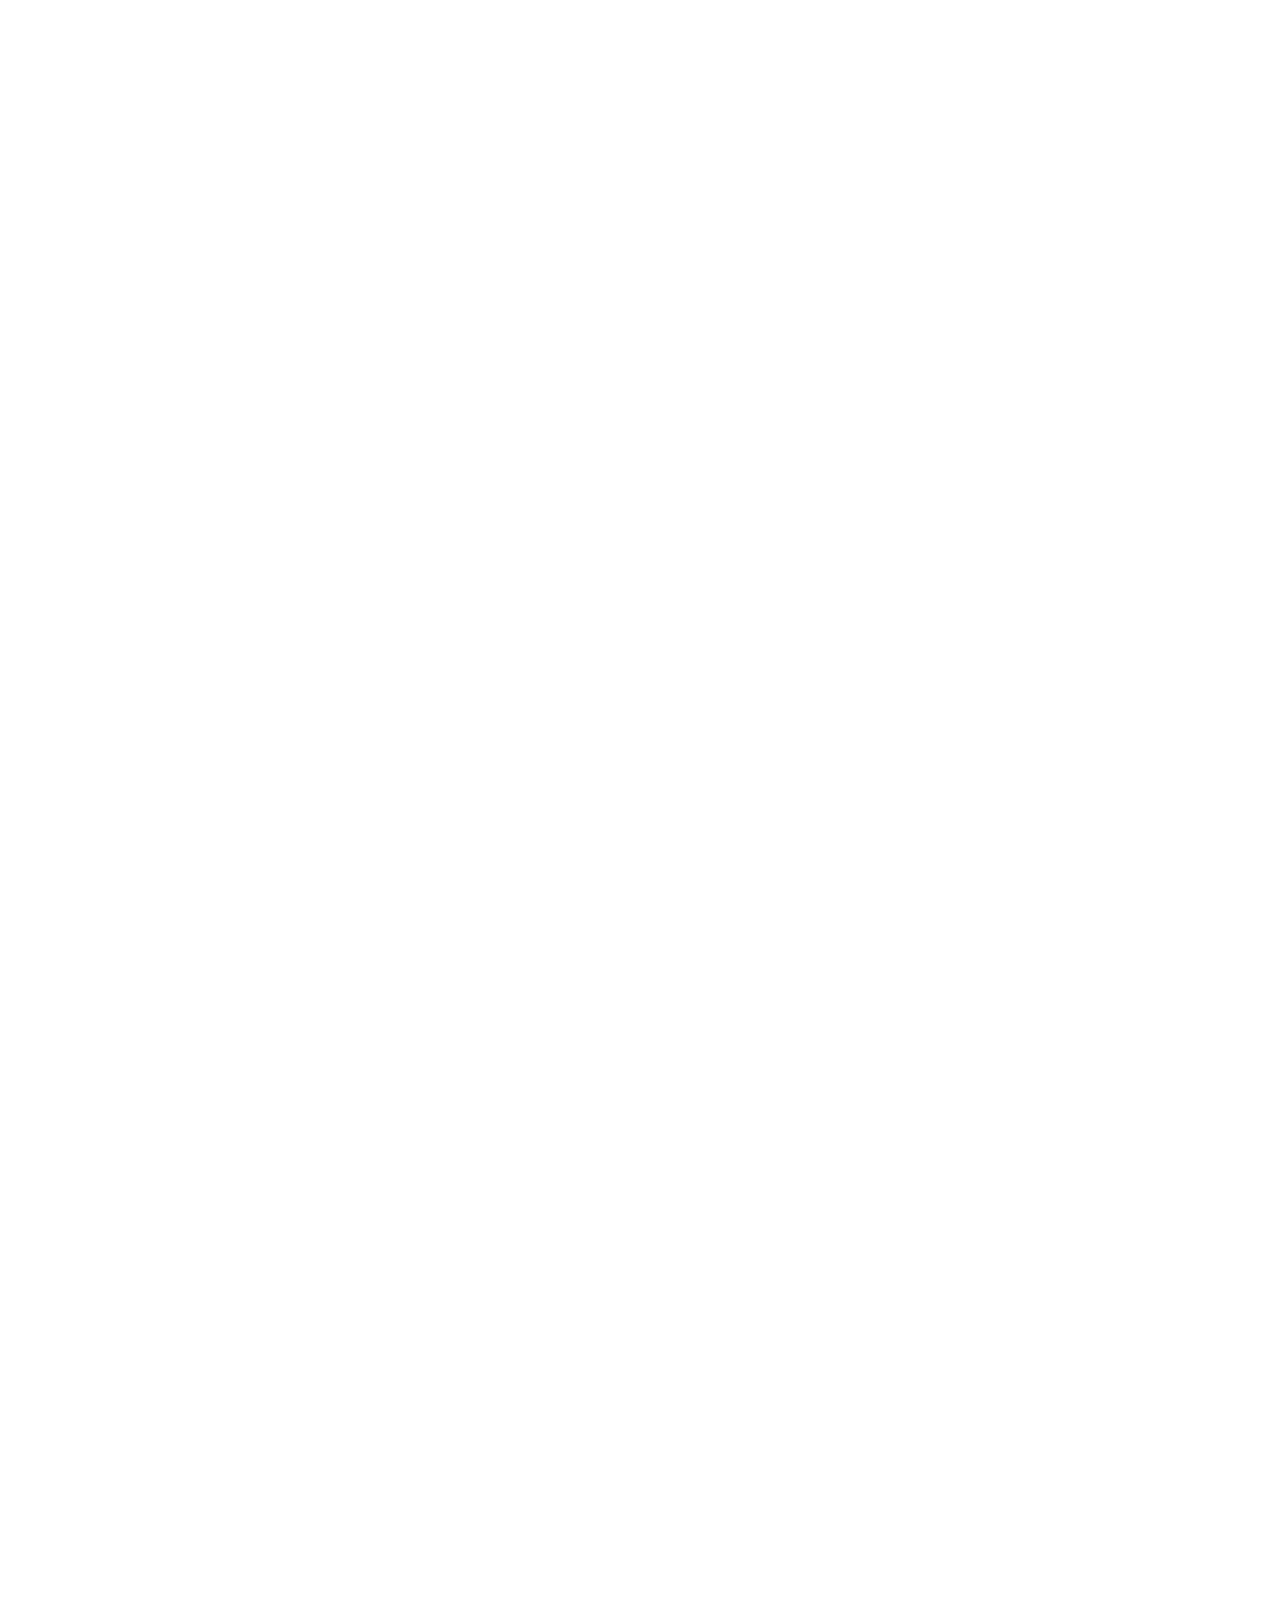
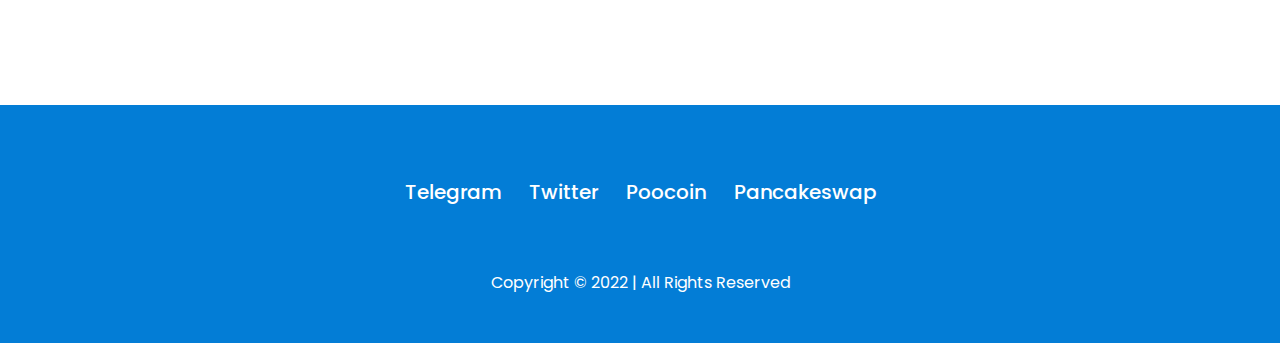
==== commit 022b9ec9: "Update index2.html" ====
--- a/index2.html
+++ b/index2.html
@@ -178,6 +178,7 @@
 font-weight:700;
 /*text-shadow: 10px #2C174F;*/
     /*letter-spacing:0.025em;*/
+color:#037DD6 !important;
 }
 
 /* ---------------- */
@@ -251,6 +252,7 @@
 .features-container h3{
 font-size:1.75em;
     font-weight:700;
+    color:#037DD6 !important;
 }
     
 /* ---------------- */
@@ -258,18 +260,16 @@
 /* TOKENOMICS SECTION */
 
 .tokenomics-section{
-    background:#24292E;
 }
 
 .tokenomics-container{
-color:#FFFFFF;
+color:#333333;
 }
 
 .tokenomics-container h3{
 font-size:2.5em;
 font-weight: 700;
   color:#FFFFFF;
-font-family:'Poppins', sans-serif;
 }
 
 .tokenomics-container .tokenomics-title{
@@ -279,26 +279,26 @@
 }
 
 .tokenomics-container .tax-card{
- border:2px solid #FFFFFF;
+ border:2px solid #037DD6;
 border-radius:1em;
 max-width:480px;
 background:transparent;
 }
 
 .tokenomics-container .tax-title{
-color: #FFFFFF;
+color: #037DD6;
 font-weight: 600;
 line-height: 0.85;
 -webkit-text-stroke-width: 0px;
--webkit-text-stroke-color: #F2BC1C;
+-webkit-text-stroke-color: #037DD6;
 font-size:5em;
 font-weight:700;
 }
     
 .tokenomics-container .tax-title-2{
-color: #FFFFFF;
+color: #037DD6;
 font-size: 1.5em;
-font-weight: 700;
+font-weight: 500;
 letter-spacing: 0;
 line-height: 1;
 }
@@ -306,19 +306,19 @@
 .tokenomics-container .tax-description{
 font-size:1em;
 font-weight:400;
-    color:#FFFFFF;
+    color:#333;
 }
 
 
 .tokenomics-container .tokenomics-info-table td{
 	padding:1em 1em;
 	border:0px solid #ECF4FF;
-	color: #FFFFFF !important;
+	color: #333 !important;
 background:transparent !important;
 }
 
 .tokenomics-container .tokenomics-info-table td span{
-	color: #FFFFFF !important;
+	color: #333 !important;
 }
 
 .tokenomics-container .table{
@@ -327,7 +327,7 @@
 	border:0px solid #71DFE6 !important;
 	background:transparent;
 	font-size:1em;
-        color: #FFFFFF !important;
+        color: #333 !important;
 max-width:730px;
 }
 
@@ -344,11 +344,11 @@
 /* ROADMAP SECTION */ 
 
 .roadmap-section{
-background:#FFA300;
-}
+background:#FFFFFF;
+    }
 	
 .roadmap-container{
-color:#FFFFFF;
+color:#333333;
 }
 
 .roadmap-container ul > li{
@@ -357,11 +357,11 @@
 }
 
 .roadmap-container .roadmap-title{
-    color:#FFFFFF;
+    color:#333333;
 }
 
 .roadmap-container h4{
-color:#FFFFFF;
+color:#037DD6;
 }
 
 /* ---------------- */
@@ -369,7 +369,6 @@
 /* SWAP SECTION */
 
 .swap-section{
-    background:#BF7900;
 }
 
 .swap-container{
@@ -383,16 +382,16 @@
     /* ROADMAP SECTION */ 
 
 .faq-section{
-background:#FFA300;
 }
 	
 .faq-container{
-color:#FFFFFF;
+color:#333333;
 }
 
 .faq-container .accordion-item {
-    background-color: #805100;
-    border: 1px solid rgba(0,0,0,.125);
+    background-color: transparent;
+    border: 2px solid #037DD6;
+margin-bottom:8px;
 }   
 
 
@@ -403,34 +402,34 @@
 
 
 .faq-container .accordion-button{
-    color: #FFFFFF !important;
-    background-color: #805100 !important;
+    color: #333333 !important;
+    background-color: transparent !important;
     box-shadow: inset 0 -1px 0 rgb(0 0 0 / 13%) important;
    
 }
 
 .faq-container .accordion-item{
-    margin-bottom:8px;
+    
 }
 
 .faq-container .accordion-button:not(.collapsed)::after {
-    background-image: url("data:image/svg+xml,%3csvg xmlns='http://www.w3.org/2000/svg' viewBox='0 0 16 16' fill='%23FFFFFF'%3e%3cpath fill-rule='evenodd' d='M1.646 4.646a.5.5 0 0 1 .708 0L8 10.293l5.646-5.647a.5.5 0 0 1 .708.708l-6 6a.5.5 0 0 1-.708 0l-6-6a.5.5 0 0 1 0-.708z'/%3e%3c/svg%3e");
+    background-image: url("data:image/svg+xml,%3csvg xmlns='http://www.w3.org/2000/svg' viewBox='0 0 16 16' fill='%23333333'%3e%3cpath fill-rule='evenodd' d='M1.646 4.646a.5.5 0 0 1 .708 0L8 10.293l5.646-5.647a.5.5 0 0 1 .708.708l-6 6a.5.5 0 0 1-.708 0l-6-6a.5.5 0 0 1 0-.708z'/%3e%3c/svg%3e");
 }
 
     
 .faq-container .accordion-button::after {
-    background-image: url("data:image/svg+xml,%3csvg xmlns='http://www.w3.org/2000/svg' viewBox='0 0 16 16' fill='%23FFFFFF'%3e%3cpath fill-rule='evenodd' d='M1.646 4.646a.5.5 0 0 1 .708 0L8 10.293l5.646-5.647a.5.5 0 0 1 .708.708l-6 6a.5.5 0 0 1-.708 0l-6-6a.5.5 0 0 1 0-.708z'/%3e%3c/svg%3e");
+    background-image: url("data:image/svg+xml,%3csvg xmlns='http://www.w3.org/2000/svg' viewBox='0 0 16 16' fill='%23333333'%3e%3cpath fill-rule='evenodd' d='M1.646 4.646a.5.5 0 0 1 .708 0L8 10.293l5.646-5.647a.5.5 0 0 1 .708.708l-6 6a.5.5 0 0 1-.708 0l-6-6a.5.5 0 0 1 0-.708z'/%3e%3c/svg%3e");
 }
 
 .faq-container .accordion-body{
-color:#FFFFFF;
+color:#333333;
 }
 /* ---------------- */
 
 /* FOOTER SECTION */
 
 .footer-section{
-    background:#402800;
+    background:#037DD6;
 }
 
 .footer-container{
@@ -446,7 +445,7 @@
 }
 
 .footer-container a{
-color:#FFD70D;
+color:#FFFFFF;
 font-size:1.25em;
 font-weight:500;
 }
@@ -611,7 +610,7 @@
 
 <header>
 <nav class="navbar navbar-expand-lg navbar-dark" id="#home">
-<div class="container aos-init aos-animate" data-aos="fade">
+<div class="container" data-aos="fade">
 <a class="navbar-brand d-flex flex-row justify-content-center align-items-center" href="/">
     <img class="img-fluid me-2" src="images/metamask-logo-text-vertical.png" style="max-height:40px;">
 </a>
@@ -643,20 +642,20 @@
 <div class="hero-container container py-5 d-flex flex-column justify-content-center align-items-center">
 <div class="row w-100">
 
-<div data-aos="fade-right" class="col-12 col-lg-6 order-2 order-lg-1 d-flex flex-column justify-content-center aos-init aos-animate">
-
-<h1 class="hero-title text-center text-lg-start"><span style="">Welcome To MetaMask Inu!</span> </h1>
+<div data-aos="fade-right" class="col-12 col-lg-6 order-2 order-lg-1 d-flex flex-column justify-content-center">
+
+<h1 class="hero-title text-center text-lg-start"><span style="">Welcome To <span style="color:#037DD6">MetaMask Inu!</span></span> </h1>
 
 <p class="hero-description mt-1 text-center text-lg-start">MetaMask Inu is a hyper-deflationary, community-driven token deployed on the Binance Smart Chain</p>
 <div class="d-flex flex-column flex-sm-row mt-2 mb-2 mb-lg-0 justify-content-center justify-content-lg-start ">
-<a type="button" class="buy-button btn btn-primary me-sm-3 mb-3 mb-sm-0" href="https://pancakeswap.finance/swap?outputCurrency=0x6927874e3b90ca69a0cc5d34b38bdbfc0a4aeaba" target="_blank" style="">Buy $MINU On<img class="ms-2" width="34px" src="images/image-1.png"></a>
-<a type="button" class="telegram-button btn btn-primary " href="https://t.me/FartInu" target="_blank" style="">Join Us On<img class="ms-2" width="34px" src="images/image-3.png"></a>
+<a type="button" class="buy-button btn btn-primary me-sm-3 mb-3 mb-sm-0" href="https://pancakeswap.finance/swap?outputCurrency=" target="_blank" style="">Buy $MINU On<img class="ms-2" width="34px" src="images/image-1.png"></a>
+<a type="button" class="telegram-button btn btn-primary " href="https://t.me/" target="_blank" style="">Join Us On<img class="ms-2" width="34px" src="images/image-3.png"></a>
 </div>
 
 
 </div><div class="col-hero-image  col-12 col-lg-6 order-1 order-lg-2 d-flex flex-column justify-content-center align-items-center py-5" style="position:relative;">
 
-<div class="hero-img-wrapper w-100 aos-init aos-animate" data-aos="fade-left"><img class="hero-img hero-image img-fluid w-100" src="images/image-4.png" style="background:transparent !important;"></div>
+<div class="hero-img-wrapper w-100" data-aos="fade-left"><img class="hero-img hero-image img-fluid w-100" src="images/image-4.png" style="background:transparent !important;"></div>
 
 
 
@@ -668,11 +667,11 @@
 
 <section id="about" class="section about-section">
 <div class="section-container about-container container py-5">
-<h2 class="section-title about-title mt-4 text-center aos-init aos-animate" data-aos="fade" style="">What is MetaMask Inu?</h2>
+<h2 class="section-title about-title mt-4 text-center" data-aos="fade" style="">What is MetaMask Inu?</h2>
 
 <div class="row mt-4">
 <div class="col-12 text-center">
-<p class="section-description about-description aos-init aos-animate" data-aos="fade">MetaMask Inu is a hyper-deflationary, community-driven token deployed on the Binance Smart Chain through the BSC medium. It is community driven and backed by a strong team to deliver for investors with the goal of creating wealth and use case just by holding the token. To achieve this vision, a detailed roadmap is laid out and the liquidity is locked initially to grant investors confidence in this project.</p>
+<p class="section-description about-description" data-aos="fade">MetaMask Inu is a hyper-deflationary, community-driven token deployed on the Binance Smart Chain through the BSC medium. It is community driven and backed by a strong team to deliver for investors with the goal of creating wealth and use case just by holding the token. To achieve this vision, a detailed roadmap is laid out and the liquidity is locked initially to grant investors confidence in this project.</p>
     
 </div>
 </div>
@@ -680,36 +679,36 @@
 </section>
 <section id="features" class="section features-section pt-5">
 <div class="section-container features-container container py-5">
-<h2 class="d-none section-title tokenomics-title text-center aos-init aos-animate" data-aos="fade" style="">Features</h2><div class="row mt-4 py-4"><div class="col-12 col-lg-6 order-lg-2 d-flex flex-column justify-content-center align-items-center">
-<img class="img-fluid" src="images/wallet-illo.png" width="415px">
-    
-</div>
-
-<div class="col-12 col-lg-6 d-flex flex-column justify-content-center align-items-center"><h3 class="my-3 mt-4 w-100 text-center text-lg-start section-item-title features-item-title aos-init aos-animate">Buy, store, send and swap tokens</h3>
-
-<p class="text-center text-lg-start section-item-description features-item-description aos-init aos-animate" style="" data-aos="fade">Available as a browser extension and as a mobile app, MetaMask Inu equips you with a key vault, secure login, token wallet, and token exchange—everything you need to manage your digital assets.</p>
+<h2 class="d-none section-title tokenomics-title text-center" data-aos="fade" style="">Features</h2><div class="row mt-4 py-4"><div class="col-12 col-lg-6 order-lg-2 d-flex flex-column justify-content-center align-items-center">
+<img class="img-fluid" src="images/wallet-illo.png" width="415px" data-aos="fade">
+    
+</div>
+
+<div class="col-12 col-lg-6 d-flex flex-column justify-content-center align-items-center"><h3 class="my-3 mt-4 w-100 text-center text-lg-start section-item-title features-item-title" data-aos="fade">Buy, store, send and swap tokens</h3>
+
+<p class="text-center text-lg-start section-item-description features-item-description" style="" data-aos="fade">Available as a browser extension and as a mobile app, MetaMask Inu equips you with a key vault, secure login, token wallet, and token exchange—everything you need to manage your digital assets.</p>
     
 </div>
 </div>
 
 <div class="row mt-5 py-4"><div class="col-12 col-lg-6 order-lg-1 d-flex flex-column justify-content-center align-items-center">
-<img class="img-fluid" src="images/Explore-illo.png" width="415px">
-    
-</div>
-
-<div class="col-12 col-lg-6 order-lg-2 d-flex flex-column justify-content-center align-items-center"><h3 class="my-3 mt-4 w-100 text-center text-lg-start section-item-title features-item-title aos-init aos-animate">Explore blockchain apps</h3>
-
-<p class="text-center text-lg-start section-item-description features-item-description aos-init aos-animate" style="" data-aos="fade">MetaMask Inu provides the simplest yet most secure way to connect to blockchain-based applications. You are always in control when interacting on the new decentralized web.</p>
+<img class="img-fluid" src="images/Explore-illo.png" width="415px" data-aos="fade">
+    
+</div>
+
+<div class="col-12 col-lg-6 order-lg-2 d-flex flex-column justify-content-center align-items-center"><h3 class="my-3 mt-4 w-100 text-center text-lg-start section-item-title features-item-title" data-aos="fade">Explore blockchain apps</h3>
+
+<p class="text-center text-lg-start section-item-description features-item-description" style="" data-aos="fade">MetaMask Inu provides the simplest yet most secure way to connect to blockchain-based applications. You are always in control when interacting on the new decentralized web.</p>
     
 </div>
 </div><div class="row mt-5 py-4"><div class="col-12 col-lg-6 order-lg-2 d-flex flex-column justify-content-center align-items-center">
-<img class="img-fluid" src="images/Browse-illo.png" width="415px">
-    
-</div>
-
-<div class="col-12 col-lg-6 d-flex flex-column justify-content-center align-items-center"><h3 class="my-3 mt-4 w-100 text-center text-lg-start section-item-title features-item-title aos-init aos-animate">Own your data</h3>
-
-<p class="text-center text-lg-start section-item-description features-item-description aos-init aos-animate" style="" data-aos="fade">MetaMask Inu generates passwords and keys on your device, so only you have access to your accounts and data. You always choose what to share and what to keep private.</p>
+<img class="img-fluid" src="images/Browse-illo.png" width="415px" data-aos="fade">
+    
+</div>
+
+<div class="col-12 col-lg-6 d-flex flex-column justify-content-center align-items-center"><h3 class="my-3 mt-4 w-100 text-center text-lg-start section-item-title features-item-title" data-aos="fade">Own your data</h3>
+
+<p class="text-center text-lg-start section-item-description features-item-description" style="" data-aos="fade">MetaMask Inu generates passwords and keys on your device, so only you have access to your accounts and data. You always choose what to share and what to keep private.</p>
     
 </div>
 </div>
@@ -719,25 +718,25 @@
 
 <section id="tokenomics" class="section tokenomics-section">
 <div class="section-container tokenomics-container container py-5">
-<h2 class="mt-4 section-title tokenomics-title text-center aos-init aos-animate" data-aos="fade" style="">Tokenomics</h2>
+<h2 class="mt-4 section-title tokenomics-title text-center" data-aos="fade" style="">Tokenomics</h2>
 <div class="row">
 <div class="col-12">
-                       <table class="table table-striped tokenomics-info-table mt-5 mb-4 mx-auto aos-init aos-animate" data-aos="fade">
+                       <table class="table table-striped tokenomics-info-table mt-5 mb-4 mx-auto" data-aos="fade">
 					<tbody><tr>
 						<td style="font-weight:500;">Token Name</td>
-						<td style="font-weight:300;text-align: right;">MetaMask Inu</td>
+						<td style="font-weight:400;text-align: right;">MetaMask Inu</td>
 					</tr>
 					<tr>
 						<td style="font-weight:500;">Token Ticker</td>
-						<td style="font-weight:300;white-space:nowrap;text-align: right;">$MINU</td>
+						<td style="font-weight:400;white-space:nowrap;text-align: right;">$MINU</td>
 					</tr><tr>
 						<td style="font-weight:500;">Token Network</td>
-						<td style="font-weight:300;white-space:nowrap;text-align: right;">Binance Smart Chain</td>
+						<td style="font-weight:400;white-space:nowrap;text-align: right;">Binance Smart Chain</td>
 					</tr>
 
 					<tr>
 						<td style="font-weight:500;">Total Supply</td>
-						<td style="font-weight:300;text-align: right;">1,000,000,000 $MINU</td>
+						<td style="font-weight:400;text-align: right;">1,000,000,000 $MINU</td>
 					</tr>
 					
 				</tbody></table>
@@ -749,12 +748,12 @@
 
 
 <div class="col-12 col-lg-4 ms-auto mb-4">
-<div class="tax-card h-100 d-flex flex-column justify-content-center align-items-center px-4 py-5 mx-auto aos-init aos-animate" data-aos="fade" style="">
+<div class="tax-card h-100 d-flex flex-column justify-content-center align-items-center px-4 py-5 mx-auto" data-aos="fade" style="">
 <span class="tax-title text-center mb-3">4%</span>
 <span class="tax-title-2 text-center mb-3">Liquidity Pool</span><span class="tax-description text-center">4% of every transaction is transformed into liquidity. It's automatic and helps create a price floor.</span>
 </div>
 </div><div class="col-12 col-lg-4 me-auto mb-4">
-<div class="tax-card h-100 d-flex flex-column justify-content-center align-items-center px-4 py-5 mx-auto aos-init aos-animate" data-aos="fade" style="">
+<div class="tax-card h-100 d-flex flex-column justify-content-center align-items-center px-4 py-5 mx-auto" data-aos="fade" style="">
 <span class="tax-title text-center mb-3">4%</span>
 <span class="tax-title-2 text-center mb-3">Marketing</span><span class="tax-description text-center">4% of every transaction is taken and will be used for enhancements, operations, and marketing of the project.</span>
 </div>
@@ -770,21 +769,21 @@
 <section id="roadmap" class="section roadmap-section">
 <div class="section-container roadmap-container container py-5">
 <div class="text-center">
-<h2 class="section-title roadmap-title mt-4 aos-init" data-aos="fade" style="">ROADMAP</h2>
-<div class="row mt-5 mb-4">
+<h2 class="section-title roadmap-title mt-4" data-aos="fade" style="">Roadmap</h2>
+<div class="row mt-5 mb-1">
 <div class="col-12 col-lg-4 text-center py-3">
-<h4 data-aos="fade" class="aos-init">PHASE 1</h4>
-<ul class="list-unstyled text-small text-center mt-3 aos-init" data-aos="fade">
-<li>Telegram and Twitter Launch<svg class="ms-2" xmlns="http://www.w3.org/2000/svg" width="16" height="16" viewBox="0 0 24 24"><path fill="#FFD70D" d="M12 2c5.514 0 10 4.486 10 10s-4.486 10-10 10-10-4.486-10-10 4.486-10 10-10zm0-2c-6.627 0-12 5.373-12 12s5.373 12 12 12 12-5.373 12-12-5.373-12-12-12zm6.25 8.891l-1.421-1.409-6.105 6.218-3.078-2.937-1.396 1.436 4.5 4.319 7.5-7.627z"></path></svg></li>
-<li>Initial Marketing Campaign<svg class="ms-2" xmlns="http://www.w3.org/2000/svg" width="16" height="16" viewBox="0 0 24 24"><path fill="#FFD70D" d="M12 2c5.514 0 10 4.486 10 10s-4.486 10-10 10-10-4.486-10-10 4.486-10 10-10zm0-2c-6.627 0-12 5.373-12 12s5.373 12 12 12 12-5.373 12-12-5.373-12-12-12zm6.25 8.891l-1.421-1.409-6.105 6.218-3.078-2.937-1.396 1.436 4.5 4.319 7.5-7.627z"></path></svg></li>
-<li>Pancakeswap Fair Launch<svg class="ms-2" xmlns="http://www.w3.org/2000/svg" width="16" height="16" viewBox="0 0 24 24"><path fill="#FFD70D" d="M12 2c5.514 0 10 4.486 10 10s-4.486 10-10 10-10-4.486-10-10 4.486-10 10-10zm0-2c-6.627 0-12 5.373-12 12s5.373 12 12 12 12-5.373 12-12-5.373-12-12-12zm6.25 8.891l-1.421-1.409-6.105 6.218-3.078-2.937-1.396 1.436 4.5 4.319 7.5-7.627z"></path></svg></li>
-<li>LP Lock Extension<svg class="ms-2" xmlns="http://www.w3.org/2000/svg" width="16" height="16" viewBox="0 0 24 24"><path fill="#FFD70D" d="M12 2c5.514 0 10 4.486 10 10s-4.486 10-10 10-10-4.486-10-10 4.486-10 10-10zm0-2c-6.627 0-12 5.373-12 12s5.373 12 12 12 12-5.373 12-12-5.373-12-12-12zm6.25 8.891l-1.421-1.409-6.105 6.218-3.078-2.937-1.396 1.436 4.5 4.319 7.5-7.627z"></path></svg></li>
-<li>Website V1 Launch<svg class="ms-2" xmlns="http://www.w3.org/2000/svg" width="16" height="16" viewBox="0 0 24 24"><path fill="#FFD70D" d="M12 2c5.514 0 10 4.486 10 10s-4.486 10-10 10-10-4.486-10-10 4.486-10 10-10zm0-2c-6.627 0-12 5.373-12 12s5.373 12 12 12 12-5.373 12-12-5.373-12-12-12zm6.25 8.891l-1.421-1.409-6.105 6.218-3.078-2.937-1.396 1.436 4.5 4.319 7.5-7.627z"></path></svg></li>
+<h4 data-aos="fade" class="aos-init">Phase 1</h4>
+<ul class="list-unstyled text-small text-center mt-3" data-aos="fade">
+<li>Telegram and Twitter Launch<svg class="ms-2" xmlns="http://www.w3.org/2000/svg" width="16" height="16" viewBox="0 0 24 24"><path fill="#037DD6" d="M12 2c5.514 0 10 4.486 10 10s-4.486 10-10 10-10-4.486-10-10 4.486-10 10-10zm0-2c-6.627 0-12 5.373-12 12s5.373 12 12 12 12-5.373 12-12-5.373-12-12-12zm6.25 8.891l-1.421-1.409-6.105 6.218-3.078-2.937-1.396 1.436 4.5 4.319 7.5-7.627z"></path></svg></li>
+<li>Initial Marketing Campaign<svg class="ms-2" xmlns="http://www.w3.org/2000/svg" width="16" height="16" viewBox="0 0 24 24"><path fill="#037DD6" d="M12 2c5.514 0 10 4.486 10 10s-4.486 10-10 10-10-4.486-10-10 4.486-10 10-10zm0-2c-6.627 0-12 5.373-12 12s5.373 12 12 12 12-5.373 12-12-5.373-12-12-12zm6.25 8.891l-1.421-1.409-6.105 6.218-3.078-2.937-1.396 1.436 4.5 4.319 7.5-7.627z"></path></svg></li>
+<li>Pancakeswap Fair Launch<svg class="ms-2" xmlns="http://www.w3.org/2000/svg" width="16" height="16" viewBox="0 0 24 24"><path fill="#037DD6" d="M12 2c5.514 0 10 4.486 10 10s-4.486 10-10 10-10-4.486-10-10 4.486-10 10-10zm0-2c-6.627 0-12 5.373-12 12s5.373 12 12 12 12-5.373 12-12-5.373-12-12-12zm6.25 8.891l-1.421-1.409-6.105 6.218-3.078-2.937-1.396 1.436 4.5 4.319 7.5-7.627z"></path></svg></li>
+<li>LP Lock Extension<svg class="ms-2" xmlns="http://www.w3.org/2000/svg" width="16" height="16" viewBox="0 0 24 24"><path fill="#037DD6" d="M12 2c5.514 0 10 4.486 10 10s-4.486 10-10 10-10-4.486-10-10 4.486-10 10-10zm0-2c-6.627 0-12 5.373-12 12s5.373 12 12 12 12-5.373 12-12-5.373-12-12-12zm6.25 8.891l-1.421-1.409-6.105 6.218-3.078-2.937-1.396 1.436 4.5 4.319 7.5-7.627z"></path></svg></li>
+<li>Website V1 Launch<svg class="ms-2" xmlns="http://www.w3.org/2000/svg" width="16" height="16" viewBox="0 0 24 24"><path fill="#037DD6" d="M12 2c5.514 0 10 4.486 10 10s-4.486 10-10 10-10-4.486-10-10 4.486-10 10-10zm0-2c-6.627 0-12 5.373-12 12s5.373 12 12 12 12-5.373 12-12-5.373-12-12-12zm6.25 8.891l-1.421-1.409-6.105 6.218-3.078-2.937-1.396 1.436 4.5 4.319 7.5-7.627z"></path></svg></li>
 </ul>
 </div>
 <div class="col-12 col-lg-4 text-center py-3">
-<h4 data-aos="fade" class="aos-init">PHASE 2</h4>
-<ul class="list-unstyled text-small text-center mt-3 aos-init" data-aos="fade">
+<h4 data-aos="fade" class="aos-init">Phase 2</h4>
+<ul class="list-unstyled text-small text-center mt-3" data-aos="fade">
 <li>Community Shilling</li>
 <li>Coin Listing Sites</li>
 <li>Telegram and Twitter Calls</li>
@@ -793,8 +792,8 @@
 </ul>
 </div>
 <div class="col-12 col-lg-4 text-center py-3">
-<h4 data-aos="fade" class="aos-init">PHASE 3</h4>
-<ul class="list-unstyled text-small text-center mt-3 aos-init" data-aos="fade">
+<h4 data-aos="fade" class="aos-init">Phase 3</h4>
+<ul class="list-unstyled text-small text-center mt-3" data-aos="fade">
 <li>Merchandise Launch</li>
 <li>Staking Platform Launch</li>
 <li>Swap Platform Launch</li>
@@ -819,11 +818,11 @@
 </div>
 </section><section id="swap" class="section swap-section">
 <div class="section-container swap-container container py-5">
-<h2 class="mt-4 section-title swap-title text-center aos-init" data-aos="fade" style="">BUY $CHEETOGE</h2>
+<h2 class="mt-4 section-title swap-title text-center" data-aos="fade" style="">Buy $MINU</h2>
 
 <div class="row mt-5 mb-4">
 
-    <div class="col-12"><iframe class="d-block mx-auto aos-init" src="https://poocoin.app/embed-swap?outputCurrency=0x57bfa80a1d992a1ac83da0ea081d9273c7705e5e" height="480" style="border-radius:12px;max-width:400px;width:100%;" data-aos="fade"></iframe></div>
+    <div class="col-12"><iframe class="d-block mx-auto" src="https://poocoin.app/embed-swap?outputCurrency=" height="480" style="border-radius:12px;max-width:400px;width:100%;" data-aos="fade"></iframe></div>
 
 
 	
@@ -836,11 +835,11 @@
 
 <section id="faq" class="section faq-section">
 <div class="section-container faq-container container py-5">
-<h2 class="mt-4 section-title faq-title text-center aos-init" data-aos="fade" style="">FAQ</h2>
+<h2 class="mt-4 section-title faq-title text-center" data-aos="fade" style="">FAQ</h2>
 
 <div class="row mb-4 mt-5">
 
-<div class="col-12 aos-init" data-aos="fade">
+<div class="col-12" data-aos="fade">
 <div class="accordion" id="accordionPanelsStayOpenExample">
   <div class="accordion-item">
     <h2 class="accordion-header" id="panelsStayOpen-headingOne">
@@ -908,14 +907,14 @@
 <li class="d-none"><a class="text-decoration-none" href="#" target="_blank" rel="nofollow">CRO Telegram</a></li>
 <li class="d-none"><a class="text-decoration-none" href="#" target="_blank" rel="nofollow">DEXScreener</a></li>
 <li class="d-none"><a class="text-decoration-none" href="#" target="_blank" rel="nofollow">MM.Finance</a></li>
-<li><a class="text-decoration-none" href="http://t.me/CheetogeInu" target="_blank" rel="nofollow">Telegram</a></li>
+<li><a class="text-decoration-none" href="http://t.me/" target="_blank" rel="nofollow">Telegram</a></li>
 <li class="d-none"><a class="text-decoration-none" href="#" target="_blank" rel="nofollow">Discord</a></li>
 <li class="d-none"><a class="text-decoration-none" href="#" target="_blank" rel="nofollow">Reddit</a></li>
 <li class="d-none"><a class="text-decoration-none" href="#" target="_blank" rel="nofollow">Instagram</a></li>
 <li class="d-none"><a class="text-decoration-none" href="#" target="_blank" rel="nofollow">Facebook</a></li>
-<li class="d-none"><a class="text-decoration-none" href="#" target="_blank" rel="nofollow">Twitter</a></li>
-<li><a class="text-decoration-none" href="https://poocoin.app/tokens/0x57bfa80a1d992a1ac83da0ea081d9273c7705e5e" target="_blank" rel="nofollow">Poocoin</a></li>
-<li><a class="text-decoration-none" href="https://pancakeswap.finance/swap?outputCurrency=0x57bfa80a1d992a1ac83da0ea081d9273c7705e5e" target="_blank" rel="nofollow">Pancakeswap</a></li>
+<li class=""><a class="text-decoration-none" href="#" target="_blank" rel="nofollow">Twitter</a></li>
+<li><a class="text-decoration-none" href="https://poocoin.app/tokens/" target="_blank" rel="nofollow">Poocoin</a></li>
+<li><a class="text-decoration-none" href="https://pancakeswap.finance/swap?outputCurrency=" target="_blank" rel="nofollow">Pancakeswap</a></li>
 </ul>
 </div>
 </div>
@@ -955,15 +954,4 @@
 
 });
 </script>
-
-
-
-
-
-
-
-
-
-
-
 </body></html>
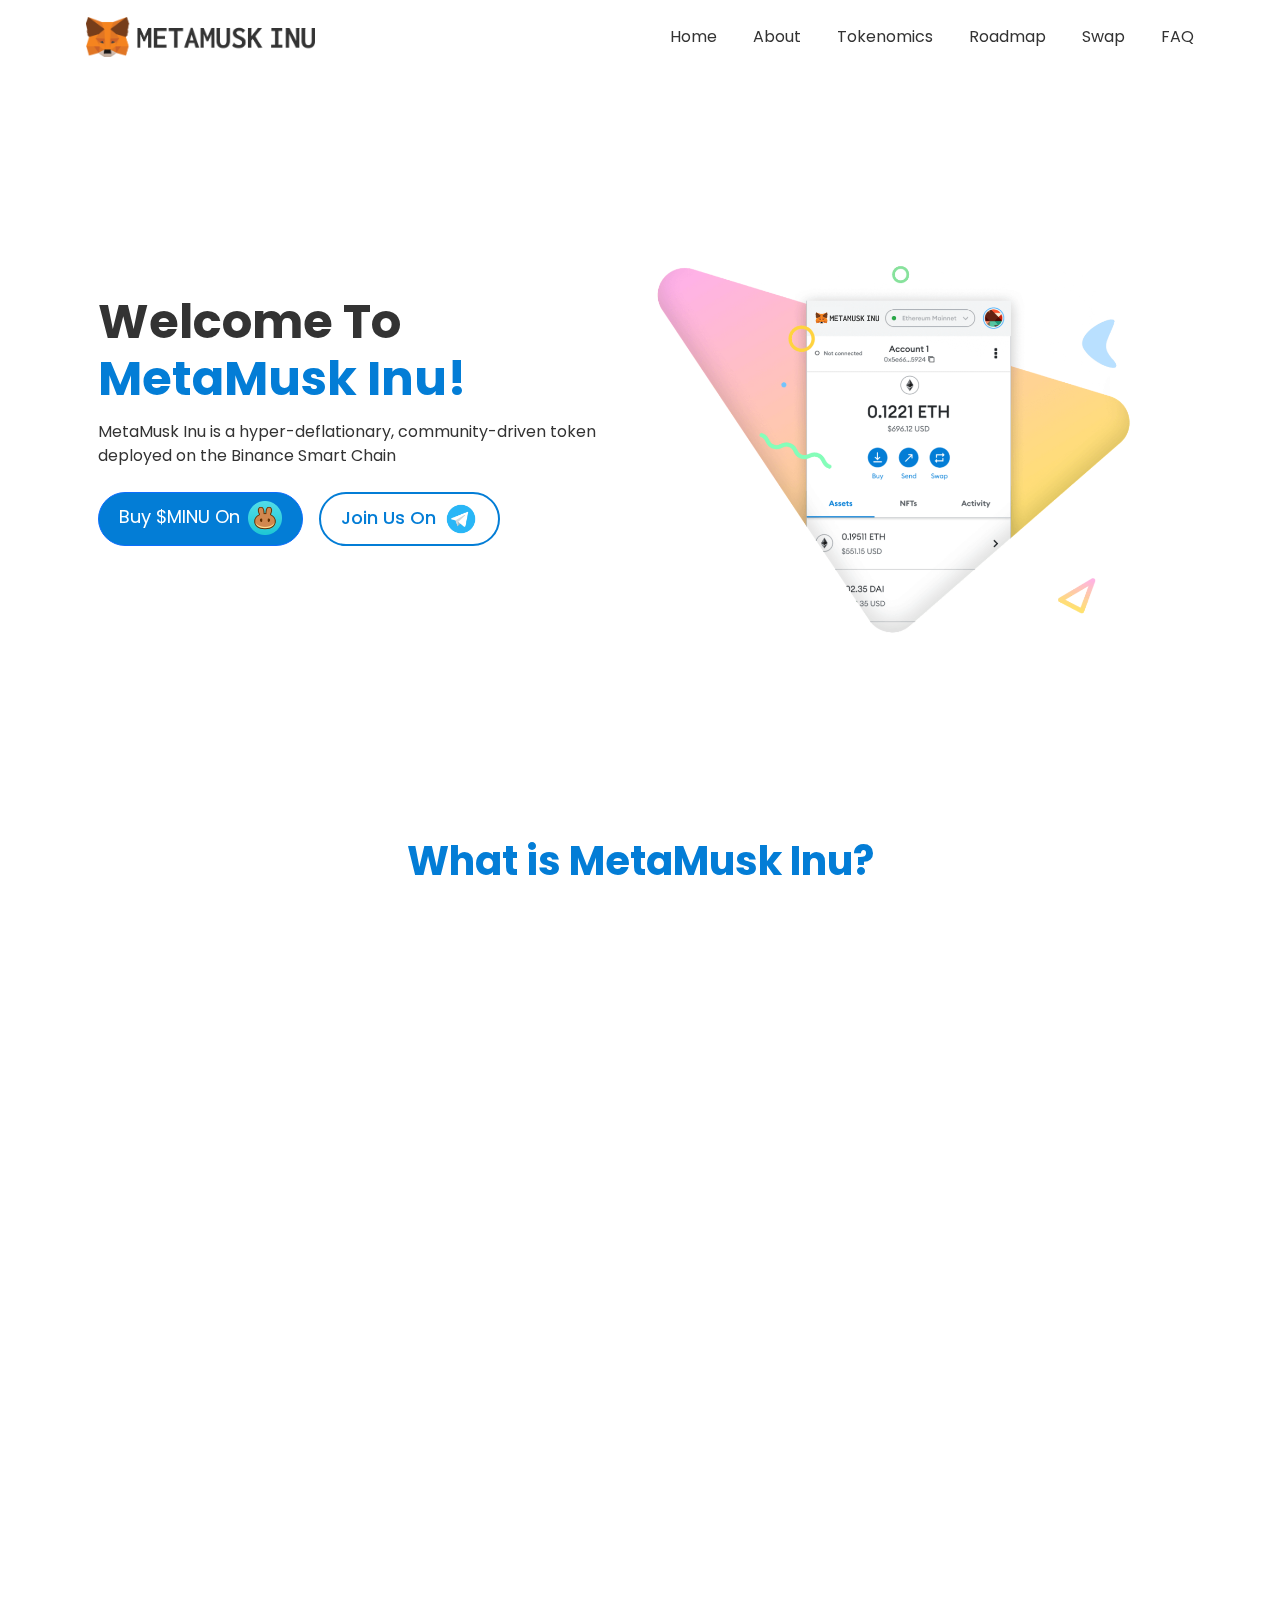
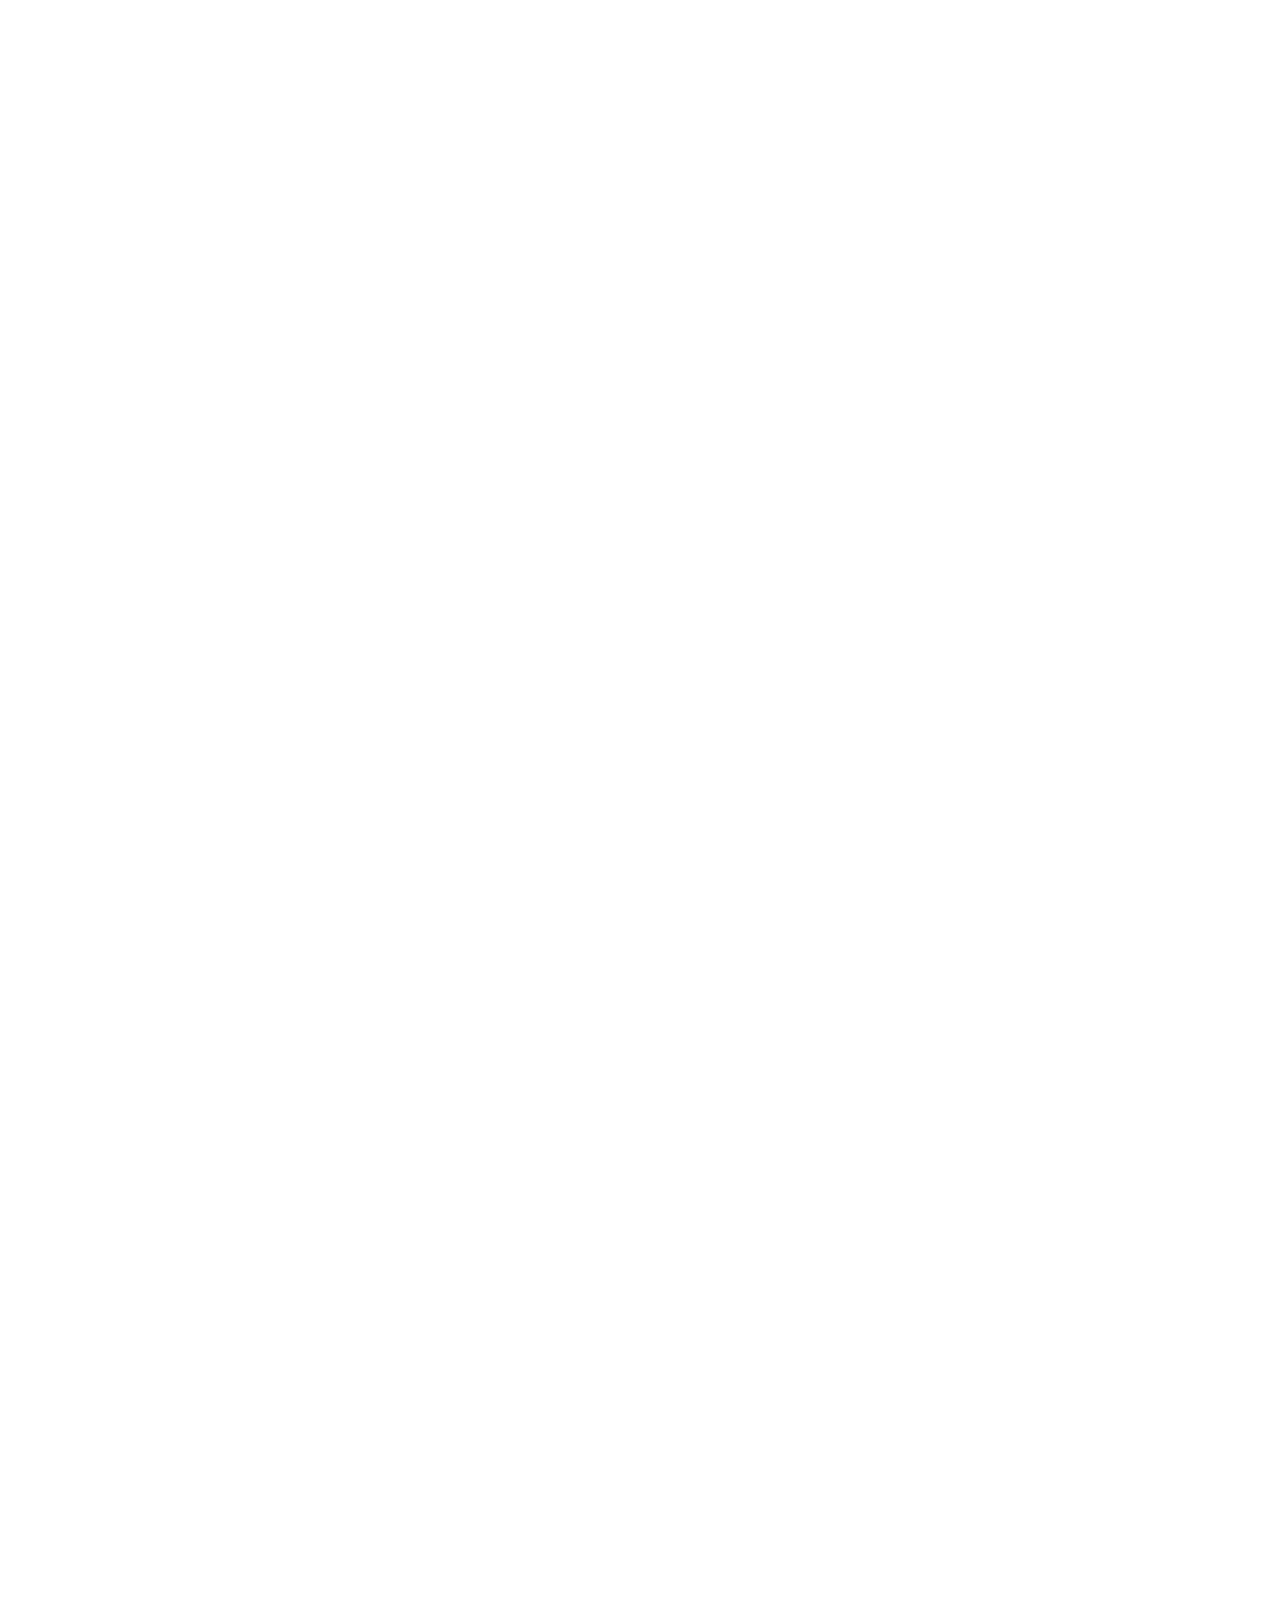
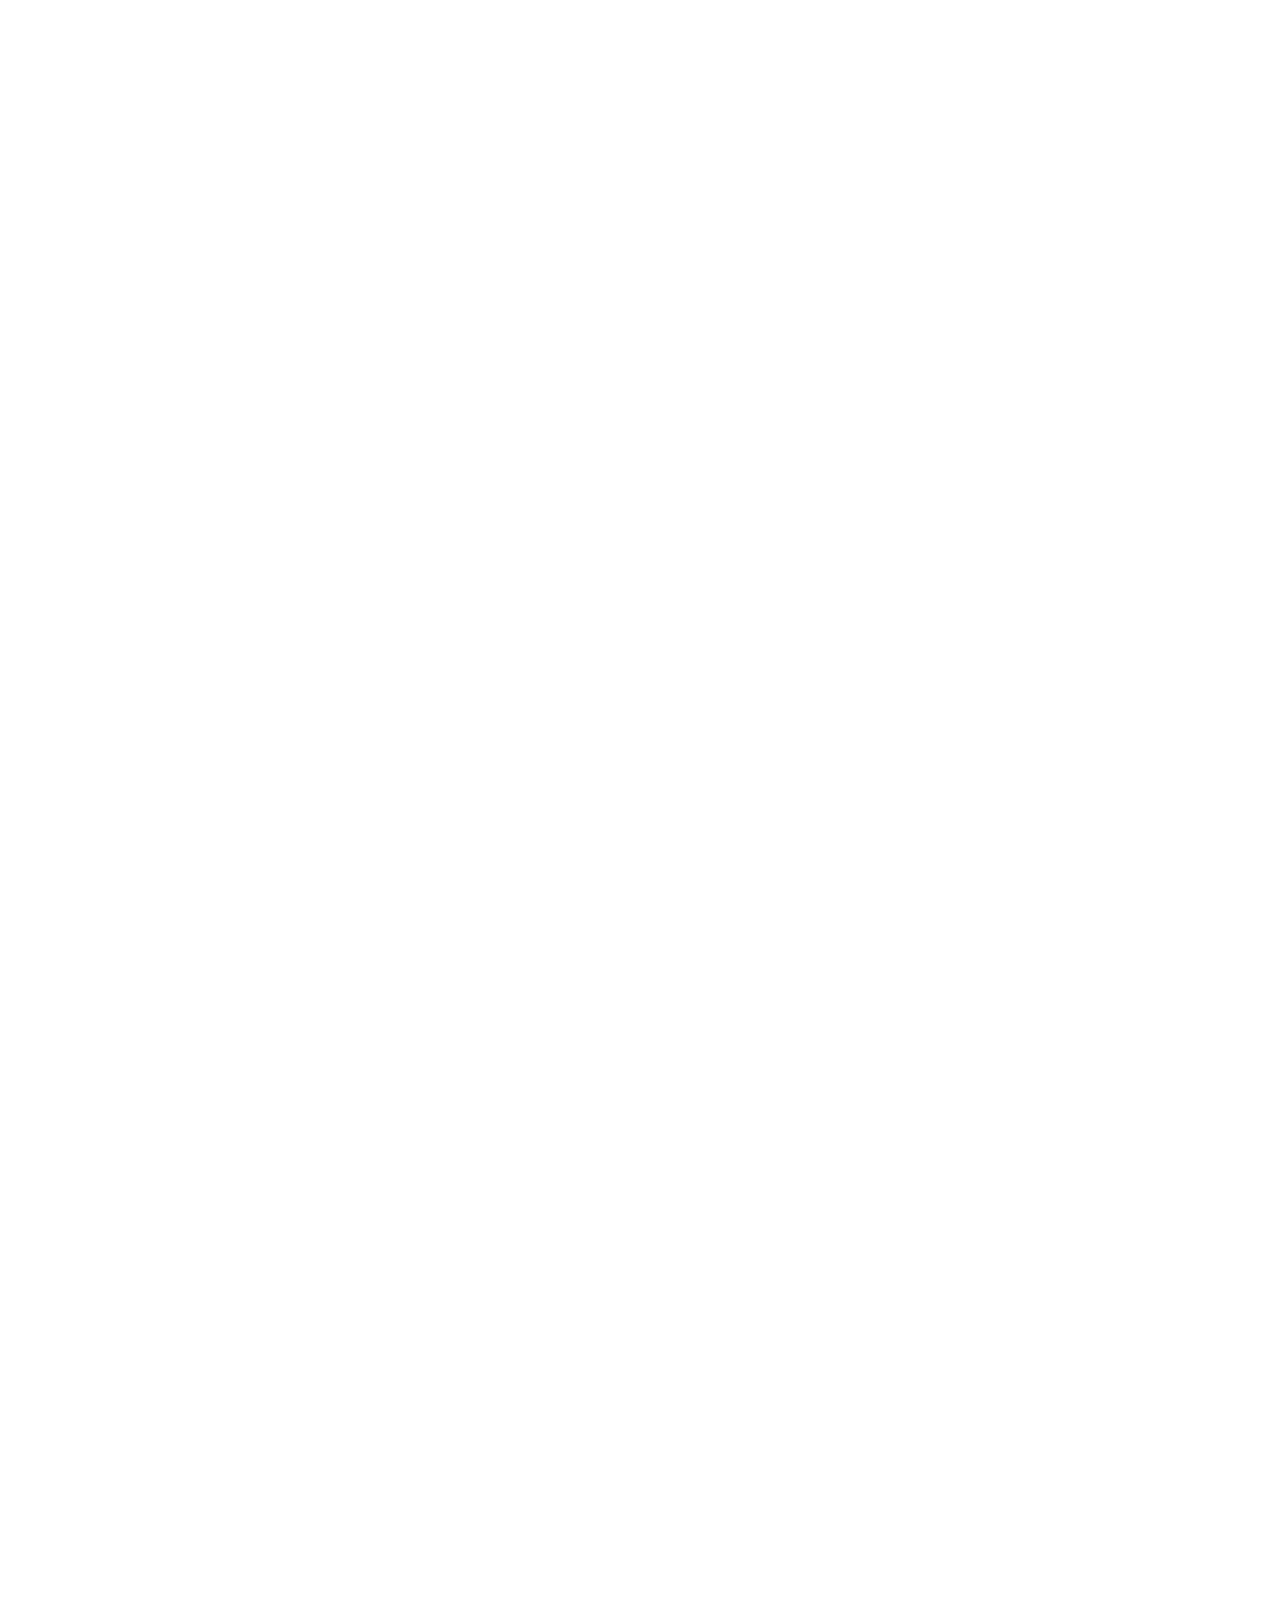
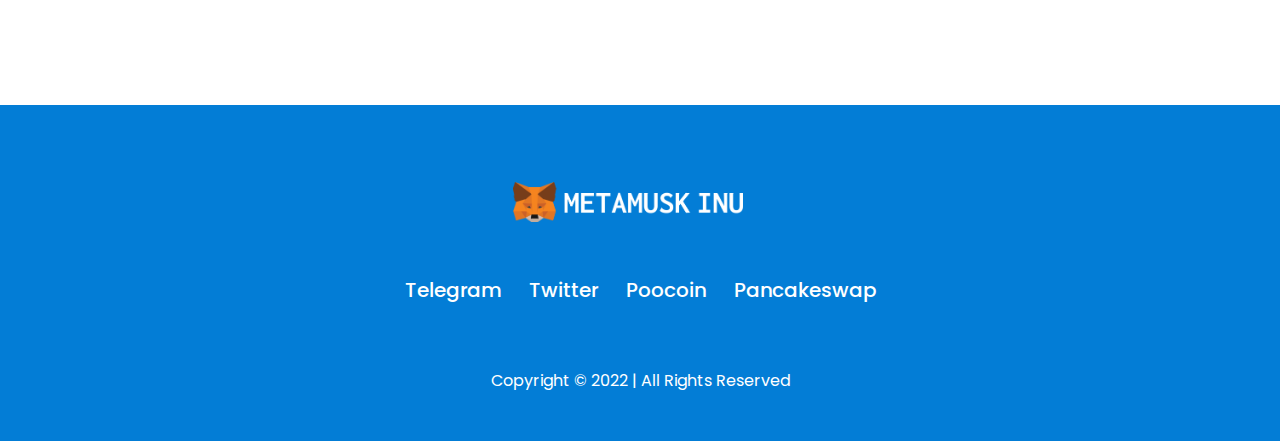
==== commit 704f64d9: "Rename index.html to index2.html" ====
--- a/index2.html
+++ b/index2.html
@@ -1,24 +1,24 @@
 <!DOCTYPE html>
 <html lang="en" style="scroll-behavior: smooth;"><head>
-<title>Home Page | MetaMask Inu</title>
+<title>Home Page | MetaMusk Inu</title>
 <meta charset="utf-8">
 <meta name="viewport" content="width=device-width, initial-scale=1">
-<meta name="description" content="MetaMask Inu is a hyper-deflationary, community-driven token deployed on the Binance Smart Chain through the BSC medium. It is community driven and backed by a strong team to deliver for investors with the goal of creating wealth and use case just by holding the token. To achieve this vision, a detailed roadmap is laid out and the liquidity is locked initially to grant investors confidence in this project.">
-<meta name="keywords" content="metamaskinu,bitcoin,dogecoin,doge,defi,coinbase,coinmarketcap,coinmarket,bscscan,whitebit,coingecko,cryptocurrency,crypto,pancakeswap,dex,etherium,eth,btc">
-<meta property="og:title" content="MetaMask Inu">
-<meta property="og:url" content="https://metamaskinu.site">
+<meta name="description" content="MetaMusk Inu is a hyper-deflationary, community-driven token deployed on the Binance Smart Chain through the BSC medium. It is community driven and backed by a strong team to deliver for investors with the goal of creating wealth and use case just by holding the token. To achieve this vision, a detailed roadmap is laid out and the liquidity is locked initially to grant investors confidence in this project.">
+<meta name="keywords" content="MetaMuskinu,bitcoin,dogecoin,doge,defi,coinbase,coinmarketcap,coinmarket,bscscan,whitebit,coingecko,cryptocurrency,crypto,pancakeswap,dex,etherium,eth,btc">
+<meta property="og:title" content="MetaMusk Inu">
+<meta property="og:url" content="https://MetaMuskinu.site">
 <meta property="og:type" content="website">
-<meta property="og:description" content="MetaMask Inu is a hyper-deflationary, community-driven token deployed on the Binance Smart Chain through the BSC medium. It is community driven and backed by a strong team to deliver for investors with the goal of creating wealth and use case just by holding the token. To achieve this vision, a detailed roadmap is laid out and the liquidity is locked initially to grant investors confidence in this project.">
+<meta property="og:description" content="MetaMusk Inu is a hyper-deflationary, community-driven token deployed on the Binance Smart Chain through the BSC medium. It is community driven and backed by a strong team to deliver for investors with the goal of creating wealth and use case just by holding the token. To achieve this vision, a detailed roadmap is laid out and the liquidity is locked initially to grant investors confidence in this project.">
 <meta property="og:image" content="">
 <link rel="shortcut icon" type="image/png" href="/images/favicon.ico">
 <meta property="og:image:type" content="image/png">
 <meta property="og:image:width" content="840">
 <meta property="og:image:height" content="840">
 <meta name="twitter:card" content="summary_large_image">
-<meta name="twitter:description" content="MetaMask Inu is a hyper-deflationary, community-driven token deployed on the Binance Smart Chain through the BSC medium. It is community driven and backed by a strong team to deliver for investors with the goal of creating wealth and use case just by holding the token. To achieve this vision, a detailed roadmap is laid out and the liquidity is locked initially to grant investors confidence in this project.">
-<meta name="twitter:title" content="MetaMask Inu">
-<meta name="twitter:site" content="@metamaskinu">
-<meta name="twitter:url" content="https://metamaskinu.site">
+<meta name="twitter:description" content="MetaMusk Inu is a hyper-deflationary, community-driven token deployed on the Binance Smart Chain through the BSC medium. It is community driven and backed by a strong team to deliver for investors with the goal of creating wealth and use case just by holding the token. To achieve this vision, a detailed roadmap is laid out and the liquidity is locked initially to grant investors confidence in this project.">
+<meta name="twitter:title" content="MetaMusk Inu">
+<meta name="twitter:site" content="@MetaMuskinu">
+<meta name="twitter:url" content="https://MetaMuskinu.site">
 <link rel="shortcut icon" href="/images/favicon.ico" type="image/x-icon">
 <link rel="icon" href="/images/favicon.ico" type="image/x-icon">
 <link href="css/uicons-regular-rounded.css" rel="stylesheet">
@@ -287,7 +287,6 @@
 
 .tokenomics-container .tax-title{
 color: #037DD6;
-font-weight: 600;
 line-height: 0.85;
 -webkit-text-stroke-width: 0px;
 -webkit-text-stroke-color: #037DD6;
@@ -298,7 +297,7 @@
 .tokenomics-container .tax-title-2{
 color: #037DD6;
 font-size: 1.5em;
-font-weight: 500;
+font-weight: 700;
 letter-spacing: 0;
 line-height: 1;
 }
@@ -612,7 +611,7 @@
 <nav class="navbar navbar-expand-lg navbar-dark" id="#home">
 <div class="container" data-aos="fade">
 <a class="navbar-brand d-flex flex-row justify-content-center align-items-center" href="/">
-    <img class="img-fluid me-2" src="images/metamask-logo-text-vertical.png" style="max-height:40px;">
+    <img class="img-fluid me-2" src="images/metamusk-inu-horizontal-dark.png" style="max-height:40px;">
 </a>
 <button id="navToggler" class="navbar-toggler collapsed" type="button" data-bs-toggle="collapse" data-bs-target="#navbarTogglerDemo02" aria-controls="navbarTogglerDemo02" aria-expanded="false" aria-label="Toggle navigation"><span class="navbar-toggler-icon"></span></button>
 <div class="navbar-collapse collapse" id="navbarTogglerDemo02" style="">
@@ -644,9 +643,9 @@
 
 <div data-aos="fade-right" class="col-12 col-lg-6 order-2 order-lg-1 d-flex flex-column justify-content-center">
 
-<h1 class="hero-title text-center text-lg-start"><span style="">Welcome To <span style="color:#037DD6">MetaMask Inu!</span></span> </h1>
-
-<p class="hero-description mt-1 text-center text-lg-start">MetaMask Inu is a hyper-deflationary, community-driven token deployed on the Binance Smart Chain</p>
+<h1 class="hero-title text-center text-lg-start"><span style="">Welcome To <span style="color:#037DD6">MetaMusk Inu!</span></span> </h1>
+
+<p class="hero-description mt-1 text-center text-lg-start">MetaMusk Inu is a hyper-deflationary, community-driven token deployed on the Binance Smart Chain</p>
 <div class="d-flex flex-column flex-sm-row mt-2 mb-2 mb-lg-0 justify-content-center justify-content-lg-start ">
 <a type="button" class="buy-button btn btn-primary me-sm-3 mb-3 mb-sm-0" href="https://pancakeswap.finance/swap?outputCurrency=" target="_blank" style="">Buy $MINU On<img class="ms-2" width="34px" src="images/image-1.png"></a>
 <a type="button" class="telegram-button btn btn-primary " href="https://t.me/" target="_blank" style="">Join Us On<img class="ms-2" width="34px" src="images/image-3.png"></a>
@@ -655,7 +654,7 @@
 
 </div><div class="col-hero-image  col-12 col-lg-6 order-1 order-lg-2 d-flex flex-column justify-content-center align-items-center py-5" style="position:relative;">
 
-<div class="hero-img-wrapper w-100" data-aos="fade-left"><img class="hero-img hero-image img-fluid w-100" src="images/image-4.png" style="background:transparent !important;"></div>
+<div class="hero-img-wrapper w-100" data-aos="fade-left"><img class="hero-img hero-image img-fluid w-100" src="images/home-hero-2.png" style="background:transparent !important;"></div>
 
 
 
@@ -667,11 +666,11 @@
 
 <section id="about" class="section about-section">
 <div class="section-container about-container container py-5">
-<h2 class="section-title about-title mt-4 text-center" data-aos="fade" style="">What is MetaMask Inu?</h2>
+<h2 class="section-title about-title mt-4 text-center" data-aos="fade" style="">What is MetaMusk Inu?</h2>
 
 <div class="row mt-4">
 <div class="col-12 text-center">
-<p class="section-description about-description" data-aos="fade">MetaMask Inu is a hyper-deflationary, community-driven token deployed on the Binance Smart Chain through the BSC medium. It is community driven and backed by a strong team to deliver for investors with the goal of creating wealth and use case just by holding the token. To achieve this vision, a detailed roadmap is laid out and the liquidity is locked initially to grant investors confidence in this project.</p>
+<p class="section-description about-description" data-aos="fade">MetaMusk Inu is a hyper-deflationary, community-driven token deployed on the Binance Smart Chain through the BSC medium. It is community driven and backed by a strong team to deliver for investors with the goal of creating wealth and use case just by holding the token. To achieve this vision, a detailed roadmap is laid out and the liquidity is locked initially to grant investors confidence in this project.</p>
     
 </div>
 </div>
@@ -686,7 +685,7 @@
 
 <div class="col-12 col-lg-6 d-flex flex-column justify-content-center align-items-center"><h3 class="my-3 mt-4 w-100 text-center text-lg-start section-item-title features-item-title" data-aos="fade">Buy, store, send and swap tokens</h3>
 
-<p class="text-center text-lg-start section-item-description features-item-description" style="" data-aos="fade">Available as a browser extension and as a mobile app, MetaMask Inu equips you with a key vault, secure login, token wallet, and token exchange—everything you need to manage your digital assets.</p>
+<p class="text-center text-lg-start section-item-description features-item-description" style="" data-aos="fade">Available as a browser extension and as a mobile app, MetaMusk Inu equips you with a key vault, secure login, token wallet, and token exchange—everything you need to manage your digital assets.</p>
     
 </div>
 </div>
@@ -698,7 +697,7 @@
 
 <div class="col-12 col-lg-6 order-lg-2 d-flex flex-column justify-content-center align-items-center"><h3 class="my-3 mt-4 w-100 text-center text-lg-start section-item-title features-item-title" data-aos="fade">Explore blockchain apps</h3>
 
-<p class="text-center text-lg-start section-item-description features-item-description" style="" data-aos="fade">MetaMask Inu provides the simplest yet most secure way to connect to blockchain-based applications. You are always in control when interacting on the new decentralized web.</p>
+<p class="text-center text-lg-start section-item-description features-item-description" style="" data-aos="fade">MetaMusk Inu provides the simplest yet most secure way to connect to blockchain-based applications. You are always in control when interacting on the new decentralized web.</p>
     
 </div>
 </div><div class="row mt-5 py-4"><div class="col-12 col-lg-6 order-lg-2 d-flex flex-column justify-content-center align-items-center">
@@ -708,7 +707,7 @@
 
 <div class="col-12 col-lg-6 d-flex flex-column justify-content-center align-items-center"><h3 class="my-3 mt-4 w-100 text-center text-lg-start section-item-title features-item-title" data-aos="fade">Own your data</h3>
 
-<p class="text-center text-lg-start section-item-description features-item-description" style="" data-aos="fade">MetaMask Inu generates passwords and keys on your device, so only you have access to your accounts and data. You always choose what to share and what to keep private.</p>
+<p class="text-center text-lg-start section-item-description features-item-description" style="" data-aos="fade">MetaMusk Inu generates passwords and keys on your device, so only you have access to your accounts and data. You always choose what to share and what to keep private.</p>
     
 </div>
 </div>
@@ -724,7 +723,7 @@
                        <table class="table table-striped tokenomics-info-table mt-5 mb-4 mx-auto" data-aos="fade">
 					<tbody><tr>
 						<td style="font-weight:500;">Token Name</td>
-						<td style="font-weight:400;text-align: right;">MetaMask Inu</td>
+						<td style="font-weight:400;text-align: right;">MetaMusk Inu</td>
 					</tr>
 					<tr>
 						<td style="font-weight:500;">Token Ticker</td>
@@ -843,16 +842,16 @@
 <div class="accordion" id="accordionPanelsStayOpenExample">
   <div class="accordion-item">
     <h2 class="accordion-header" id="panelsStayOpen-headingOne">
-      <button class="accordion-button collapsed" type="button" data-bs-toggle="collapse" data-bs-target="#panelsStayOpen-collapseOne" aria-expanded="false" aria-controls="panelsStayOpen-collapseOne">What is MetaMask Inu?</button>
+      <button class="accordion-button collapsed" type="button" data-bs-toggle="collapse" data-bs-target="#panelsStayOpen-collapseOne" aria-expanded="false" aria-controls="panelsStayOpen-collapseOne">What is MetaMusk Inu?</button>
     </h2>
     <div id="panelsStayOpen-collapseOne" class="accordion-collapse collapse" aria-labelledby="panelsStayOpen-headingOne" style="">
-      <div class="accordion-body">MetaMask Inu is a hyper-deflationary, community-driven token deployed on the Binance Smart Chain through the BSC medium. It is community driven and backed by a strong team to deliver for investors with the goal of creating wealth and use case just by holding the token. To achieve this vision, a detailed roadmap is laid out and the liquidity is locked initially to grant investors confidence in this project.
+      <div class="accordion-body">MetaMusk Inu is a hyper-deflationary, community-driven token deployed on the Binance Smart Chain through the BSC medium. It is community driven and backed by a strong team to deliver for investors with the goal of creating wealth and use case just by holding the token. To achieve this vision, a detailed roadmap is laid out and the liquidity is locked initially to grant investors confidence in this project.
 </div>
     </div>
   </div>
   <div class="accordion-item">
     <h2 class="accordion-header" id="panelsStayOpen-headingTwo">
-      <button class="accordion-button collapsed" type="button" data-bs-toggle="collapse" data-bs-target="#panelsStayOpen-collapseTwo" aria-expanded="false" aria-controls="panelsStayOpen-collapseTwo">When was MetaMask Inu fairlaunched?</button>
+      <button class="accordion-button collapsed" type="button" data-bs-toggle="collapse" data-bs-target="#panelsStayOpen-collapseTwo" aria-expanded="false" aria-controls="panelsStayOpen-collapseTwo">When was MetaMusk Inu fairlaunched?</button>
     </h2>
     <div id="panelsStayOpen-collapseTwo" class="accordion-collapse collapse" aria-labelledby="panelsStayOpen-headingTwo" style="">
       <div class="accordion-body">
@@ -900,7 +899,14 @@
 </main>
 
 <footer class="footer-section">
-<div class="footer-container container py-5">
+<div class="footer-container container py-5"><div class="row mt-4 mb-5">
+<div class="col-12">
+    <a class="navbar-brand d-flex flex-row justify-content-center align-items-center" href="/">
+    <img class="img-fluid me-2" src="images/metamusk-inu-horizontal-light.png" style="max-height:40px;">
+</a>
+    </div>
+</div>
+
 <div class="row mt-4">
 <div class="col-12 d-flex flex-column justify-content-center align-items-center">
 <ul class="list-unstyled text-small text-center">
@@ -954,4 +960,5 @@
 
 });
 </script>
+
 </body></html>
